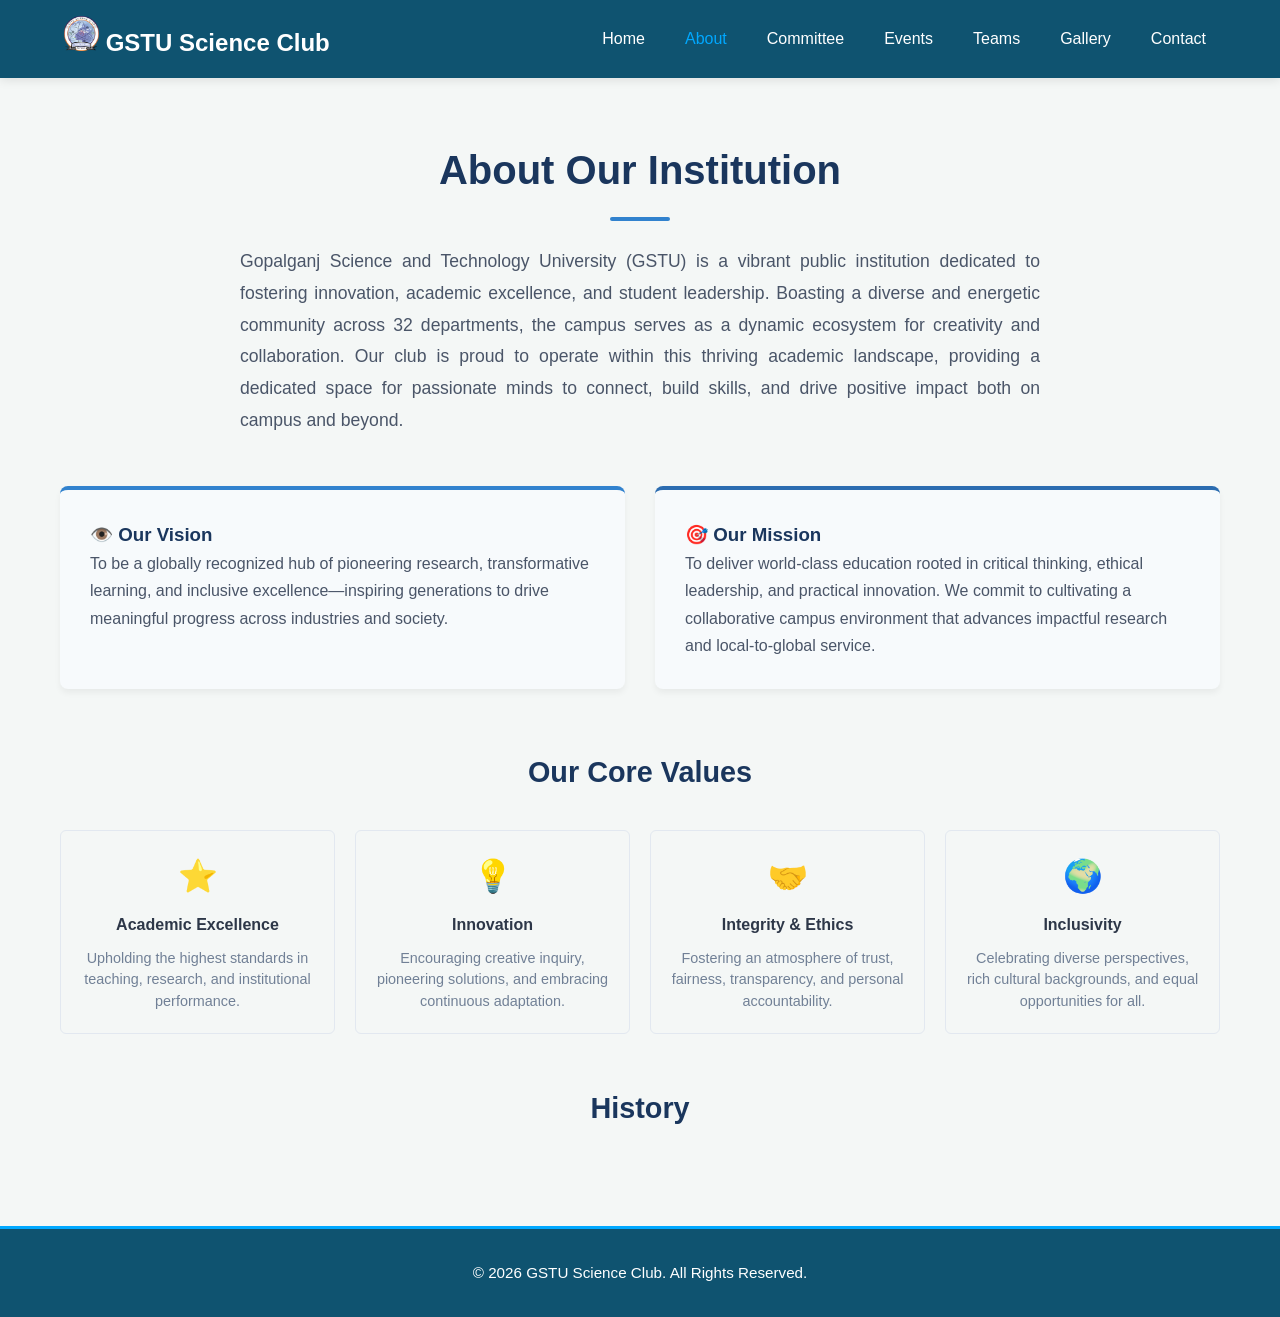
==== about.html @ acf61b03 "3rd" ====
<!DOCTYPE html>
<html lang="en">
<head>
    <meta charset="UTF-8">
    <meta name="viewport" content="width=device-width, initial-scale=1.0">
    <title>About Us - GSTU Science Club</title>
    <link rel="stylesheet" href="style.css">
</head>
<body>

    <universal-header></universal-header>

<!-- Detailed About Section -->
<section style="max-width: 1200px; margin: 0 auto; padding: 60px 20px; font-family: sans-serif; color: #333;">
    
    <!-- Part 1: Our Story / Overview -->
    <div style="text-align: center; max-width: 800px; margin: 0 auto 50px auto;">
        <h2 style="font-size: 2.5rem; color: #1a365d; margin-bottom: 15px;">About Our Institution</h2>
        <div style="width: 60px; height: 4px; background: #3182ce; margin: 0 auto 25px auto; border-radius: 2px;"></div>
        <p style="line-height: 1.8; color: #4a5568; font-size: 1.1rem; text-align: justify;">
            Gopalganj Science and Technology University (GSTU) is a vibrant public institution dedicated to fostering innovation, academic excellence, and student leadership. Boasting a diverse and energetic community across 32 departments, the campus serves as a dynamic ecosystem for creativity and collaboration. Our club is proud to operate within this thriving academic landscape, providing a dedicated space for passionate minds to connect, build skills, and drive positive impact both on campus and beyond.
        </p>
    </div>

    <!-- Part 2: Vision & Mission Cards -->
    <div style="display: flex; gap: 30px; margin-bottom: 60px; flex-wrap: wrap;">
        <!-- Vision -->
        <div style="flex: 1; min-width: 300px; background: #f7fafc; border-top: 4px solid #3182ce; padding: 30px; border-radius: 8px; box-shadow: 0 4px 6px rgba(0,0,0,0.05);">
            <h3 style="color: #1a365d; margin-top: 0; display: flex; align-items: center; gap: 10px;">
                👁️ Our Vision
            </h3>
            <p style="line-height: 1.7; color: #4a5568; margin-bottom: 0;">
                To be a globally recognized hub of pioneering research, transformative learning, and inclusive excellence—inspiring generations to drive meaningful progress across industries and society.
            </p>
        </div>
        <!-- Mission -->
        <div style="flex: 1; min-width: 300px; background: #f7fafc; border-top: 4px solid #2b6cb0; padding: 30px; border-radius: 8px; box-shadow: 0 4px 6px rgba(0,0,0,0.05);">
            <h3 style="color: #1a365d; margin-top: 0; display: flex; align-items: center; gap: 10px;">
                🎯 Our Mission
            </h3>
            <p style="line-height: 1.7; color: #4a5568; margin-bottom: 0;">
                To deliver world-class education rooted in critical thinking, ethical leadership, and practical innovation. We commit to cultivating a collaborative campus environment that advances impactful research and local-to-global service.
            </p>
        </div>
    </div>

    <!-- Part 3: Core Values Grid -->
    <div>
        <h3 style="text-align: center; color: #1a365d; margin-bottom: 35px; font-size: 1.8rem;">Our Core Values</h3>
        <div style="display: grid; grid-template-columns: repeat(auto-fit, minmax(220px, 1fr)); gap: 20px;">
            
            <!-- Value 1 -->
            <div style="border: 1px solid #e2e8f0; padding: 20px; border-radius: 6px; text-align: center;">
                <div style="font-size: 2rem; margin-bottom: 10px;">⭐</div>
                <h4 style="margin: 0 0 10px 0; color: #2d3748;">Academic Excellence</h4>
                <p style="font-size: 0.9rem; line-height: 1.5; color: #718096; margin: 0;">Upholding the highest standards in teaching, research, and institutional performance.</p>
            </div>

            <!-- Value 2 -->
            <div style="border: 1px solid #e2e8f0; padding: 20px; border-radius: 6px; text-align: center;">
                <div style="font-size: 2rem; margin-bottom: 10px;">💡</div>
                <h4 style="margin: 0 0 10px 0; color: #2d3748;">Innovation</h4>
                <p style="font-size: 0.9rem; line-height: 1.5; color: #718096; margin: 0;">Encouraging creative inquiry, pioneering solutions, and embracing continuous adaptation.</p>
            </div>

            <!-- Value 3 -->
            <div style="border: 1px solid #e2e8f0; padding: 20px; border-radius: 6px; text-align: center;">
                <div style="font-size: 2rem; margin-bottom: 10px;">🤝</div>
                <h4 style="margin: 0 0 10px 0; color: #2d3748;">Integrity & Ethics</h4>
                <p style="font-size: 0.9rem; line-height: 1.5; color: #718096; margin: 0;">Fostering an atmosphere of trust, fairness, transparency, and personal accountability.</p>
            </div>

            <!-- Value 4 -->
            <div style="border: 1px solid #e2e8f0; padding: 20px; border-radius: 6px; text-align: center;">
                <div style="font-size: 2rem; margin-bottom: 10px;">🌍</div>
                <h4 style="margin: 0 0 10px 0; color: #2d3748;">Inclusivity</h4>
                <p style="font-size: 0.9rem; line-height: 1.5; color: #718096; margin: 0;">Celebrating diverse perspectives, rich cultural backgrounds, and equal opportunities for all.</p>
            </div>

        </div>
    </div> <br><br>
<div>
            <h3 style="text-align: center; color: #1a365d; margin-bottom: 35px; font-size: 1.8rem;">History</h3>
</div>
</section>

    <universal-footer></universal-footer>

    <script src="main.js"></script>
</body>
</html>
---- style.css ----
/* Base Styles */
:root {
    --primary-color: #0f5370;
    --secondary-color: #203a43;
    --accent-color: #00a8ff;
    --text-dark: #333333;
    --text-light: #ffffff;
    --bg-light: #f4f7f6;
    --card-bg: #ffffff;
}

* {
    margin: 0;
    padding: 0;
    box-sizing: border-box;
    font-family: 'Segoe UI', Tahoma, Geneva, Verdana, sans-serif;
}

body {
    line-height: 1.6;
    color: var(--text-dark);
    background-color: var(--bg-light);
    display: flex;
    flex-direction: column;
    min-height: 100vh;
}

/* Navigation Bar */
header {
    background-color: var(--primary-color);
    color: var(--text-light);
    padding: 1rem 0;
    box-shadow: 0 2px 10px rgba(0,0,0,0.1);
}

.nav-container {
    width: 90%;
    max-width: 1200px;
    margin: auto;
    display: flex;
    justify-content: space-between;
    align-items: center;
}

.logo {
    font-size: 1.5rem;
    font-weight: bold;
    text-decoration: none;
    color: var(--text-light);
}

nav ul {
    list-style: none;
    display: flex;
}

nav ul li {
    margin-left: 20px;
}

nav ul li a {
    color: var(--text-light);
    text-decoration: none;
    font-weight: 500;
    transition: color 0.3s ease;
    padding: 5px 10px;
    border-radius: 4px;
}

nav ul li a:hover, nav ul li a.active {
    color: var(--accent-color);
}

/* --- Navigation Dropdown System --- */
.dropdown {
    position: relative;
}

.dropdown-menu {
    display: none;
    position: absolute;
    top: 100%;
    left: 50%;
    transform: translateX(-50%);
    background-color: var(--primary-color);
    min-width: 200px;
    box-shadow: 0 4px 15px rgba(0,0,0,0.15);
    border-radius: 4px;
    padding: 10px 0;
    z-index: 1000;
    flex-direction: column; /* Displays sub-items vertically */
}

.dropdown-menu li {
    margin-left: 0; /* Resets structural horizontal margins */
    width: 100%;
    text-align: left;
}

.dropdown-menu li a {
    display: block;
    padding: 10px 20px;
    color: var(--text-light);
    white-space: nowrap;
    border-radius: 0;
    transition: background-color 0.3s ease, color 0.3s ease;
}

.dropdown-menu li a:hover, .dropdown-menu li a.active {
    background-color: var(--secondary-color);
    color: var(--accent-color);
}

/* Triggers layout visible behavior on hover */
.dropdown:hover .dropdown-menu {
    display: flex;
}

/* Invisible helper bridge prevents mouse dropouts on fine spaces */
.dropdown::after {
    content: '';
    position: absolute;
    top: 100%;
    left: 0;
    width: 100%;
    height: 15px;
    display: none;
}
.dropdown:hover::after {
    display: block;
}

/* Hero Section */
#hero {
    background: linear-gradient(rgba(15, 32, 39, 0.85), rgba(32, 58, 67, 0.85)), url(image/bg.jpg) center/cover;
    height: 90vh;
    display: flex;
    flex-direction: column;
    justify-content: center;
    align-items: center;
    text-align: center;
    color: var(--text-light);
    padding: 0 20px;
}

#hero h1 {
    font-size: 3.5rem;
    margin-bottom: 15px;
    letter-spacing: 1px;
}

#hero p {
    font-size: 1.2rem;
    margin-bottom: 25px;
    max-width: 700px;
}

.btn {
    display: inline-block;
    background-color: var(--accent-color);
    color: var(--text-light);
    padding: 12px 30px;
    text-decoration: none;
    border-radius: 5px;
    font-weight: bold;
    border: none;
    cursor: pointer;
    transition: background 0.3s ease, transform 0.2s ease;
}

.btn:hover {
    background-color: #0086cc;
    transform: translateY(-2px);
}

/* Sections General */
.section-container {
    width: 90%;
    max-width: 1200px;
    margin: 4rem auto;
    text-align: center;
    flex: 1;
}

.section-title {
    font-size: 2.5rem;
    margin-bottom: 1rem;
    color: var(--primary-color);
    position: relative;
    padding-bottom: 10px;
}

.section-title::after {
    content: '';
    position: absolute;
    bottom: 0;
    left: 50%;
    transform: translateX(-50%);
    width: 80px;
    height: 4px;
    background-color: var(--accent-color);
    border-radius: 2px;
}

.section-subtitle {
    font-size: 1.1rem;
    color: #666;
    margin-bottom: 3rem;
    max-width: 700px;
    margin-left: auto;
    margin-right: auto;
}

/* Content Text Format */
.page-text {
    max-width: 800px;
    margin: 0 auto 2rem auto;
    font-size: 1.1rem;
    text-align: left;
    background: var(--card-bg);
    padding: 2.5rem;
    border-radius: 8px;
    box-shadow: 0 4px 15px rgba(0,0,0,0.05);
}

.page-text h3 {
    margin-top: 1.5rem;
    margin-bottom: 0.5rem;
    color: var(--secondary-color);
}

/* Features/Activities Grid */
.grid {
    display: grid;
    grid-template-columns: repeat(auto-fit, minmax(280px, 1fr));
    gap: 25px;
    margin-top: 2rem;
}

.card {
    background: var(--card-bg);
    padding: 2.5rem 2rem;
    border-radius: 8px;
    box-shadow: 0 4px 15px rgba(0,0,0,0.05);
    transition: transform 0.3s ease, box-shadow 0.3s ease;
    text-align: center;
}

.card:hover {
    transform: translateY(-5px);
    box-shadow: 0 8px 25px rgba(0,0,0,0.1);
}

.card h3 {
    margin-bottom: 15px;
    color: var(--primary-color);
    font-size: 1.4rem;
}

.card p {
    color: #555;
    font-size: 1rem;
}

/* Profiles for Committee */
.profile-img {
    width: 130px;
    height: 130px;
    border-radius: 50%;
    object-fit: cover;
    margin-bottom: 15px;
    border: 4px solid var(--accent-color);
}

/* Gallery Grid */
.gallery-grid {
    display: grid;
    grid-template-columns: repeat(auto-fit, minmax(300px, 1fr));
    gap: 20px;
    margin-top: 2rem;
}

.gallery-item {
    overflow: hidden;
    border-radius: 8px;
    box-shadow: 0 4px 15px rgba(0,0,0,0.05);
    position: relative;
    background: #000;
    height: 250px;
}

.gallery-item img {
    width: 100%;
    height: 100%;
    object-fit: cover;
    transition: transform 0.5s ease, opacity 0.5s ease;
    display: block;
}

.gallery-item:hover img {
    transform: scale(1.1);
    opacity: 0.7;
}

.gallery-caption {
    position: absolute;
    bottom: 0;
    left: 0;
    width: 100%;
    padding: 15px;
    background: linear-gradient(transparent, rgba(0,0,0,0.8));
    color: white;
    text-align: left;
    font-weight: 500;
}

/* Contact Form */
.contact-form {
    max-width: 600px;
    margin: 2rem auto 0 auto;
    text-align: left;
    background: var(--card-bg);
    padding: 2.5rem;
    border-radius: 8px;
    box-shadow: 0 4px 15px rgba(0,0,0,0.05);
}

.contact-form label {
    display: block;
    margin-bottom: 5px;
    font-weight: 600;
    color: var(--primary-color);
}

.contact-form input, .contact-form textarea {
    width: 100%;
    padding: 12px;
    margin-bottom: 20px;
    border: 1px solid #ddd;
    border-radius: 5px;
    font-size: 1rem;
    transition: border-color 0.3s ease;
}

.contact-form input:focus, .contact-form textarea:focus {
    outline: none;
    border-color: var(--accent-color);
}

/* Footer */
footer {
    background-color: var(--primary-color);
    color: var(--text-light);
    text-align: center;
    padding: 2rem 0;
    margin-top: auto;
    font-size: 0.95rem;
    border-top: 3px solid var(--accent-color);
}

/* Mobile Responsiveness */
@media (max-width: 900px) {
    .nav-container {
        flex-direction: column;
        text-align: center;
    }
    nav ul {
        margin-top: 15px;
        padding: 0;
        flex-wrap: wrap;
        justify-content: center;
    }
    nav ul li {
        margin: 5px 10px;
    }
    #hero h1 {
        font-size: 2.5rem;
    }

    /* Mobile Layout Adjustment for Submenu Dropdowns */
    .dropdown-menu {
        position: static;
        transform: none;
        box-shadow: none;
        background-color: var(--secondary-color);
        padding: 5px 0;
        width: 100%;
    }
    .dropdown-menu li {
        text-align: center;
    }
}
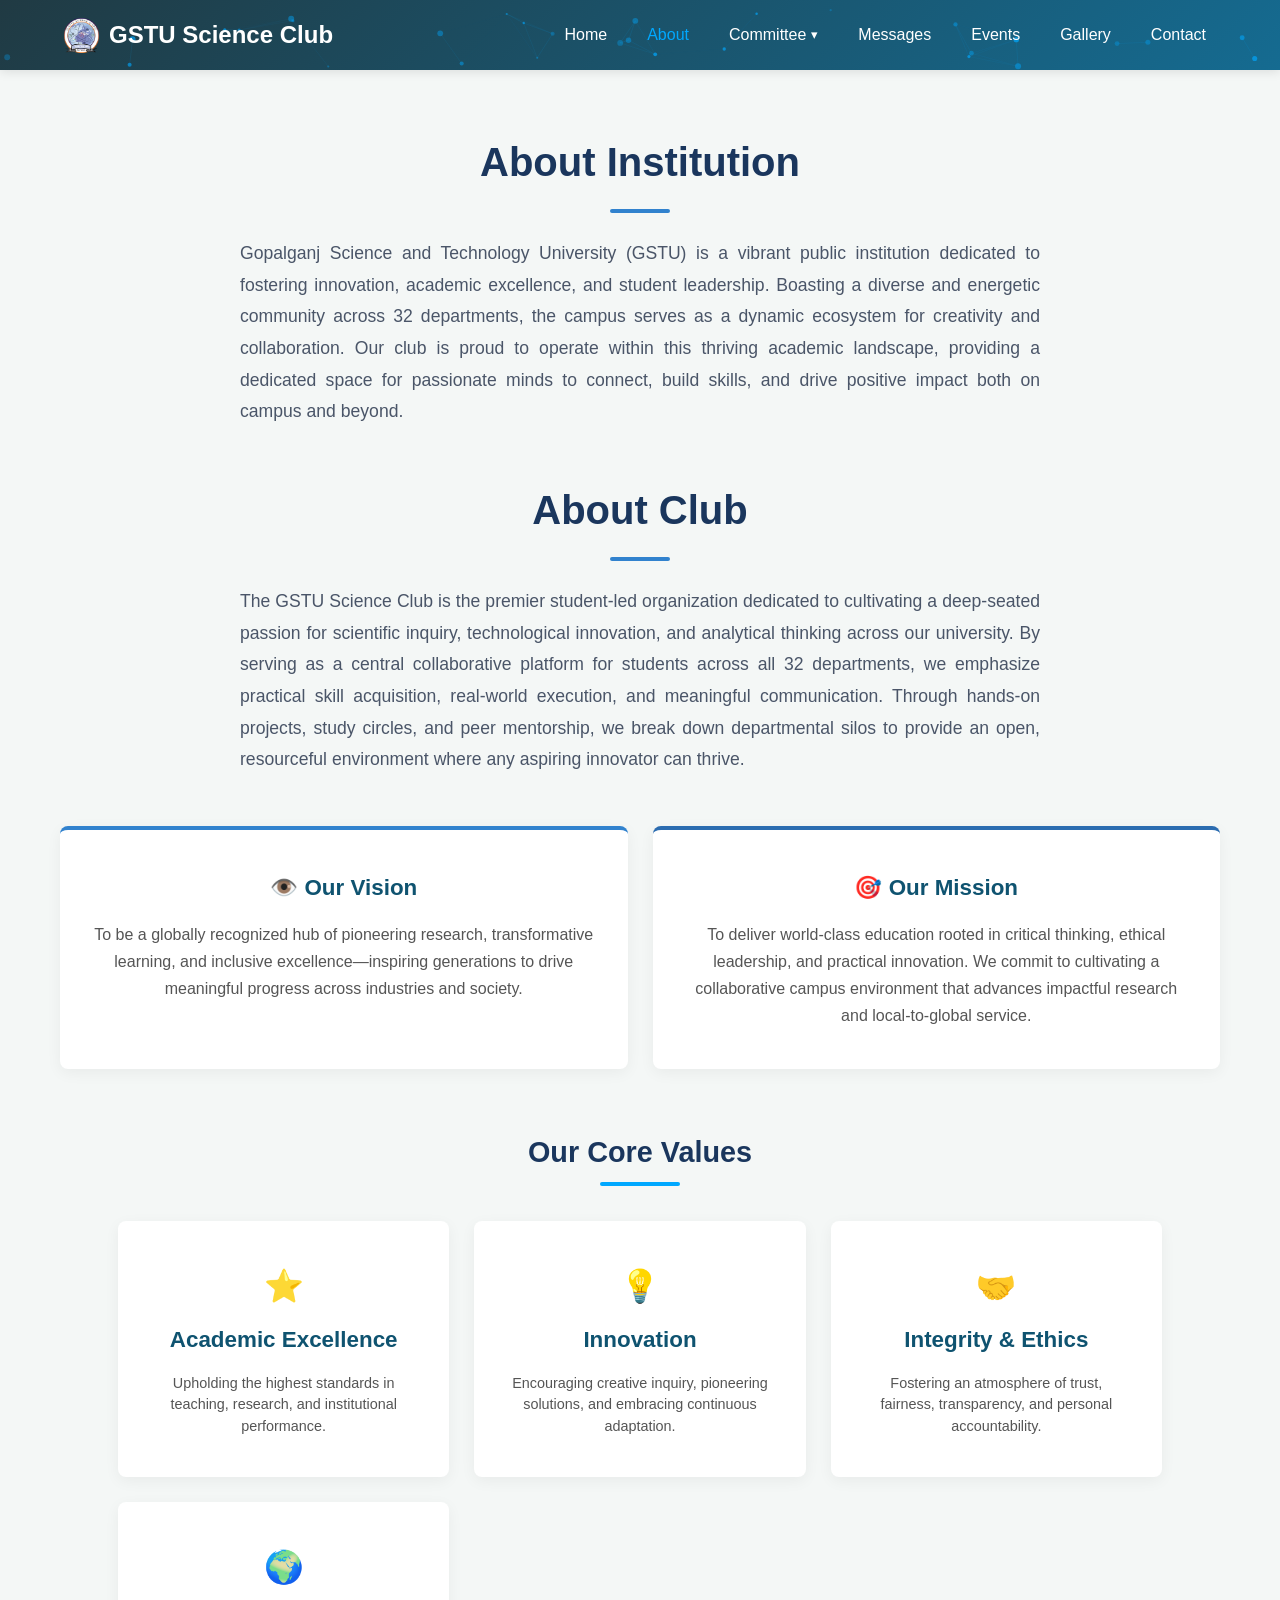
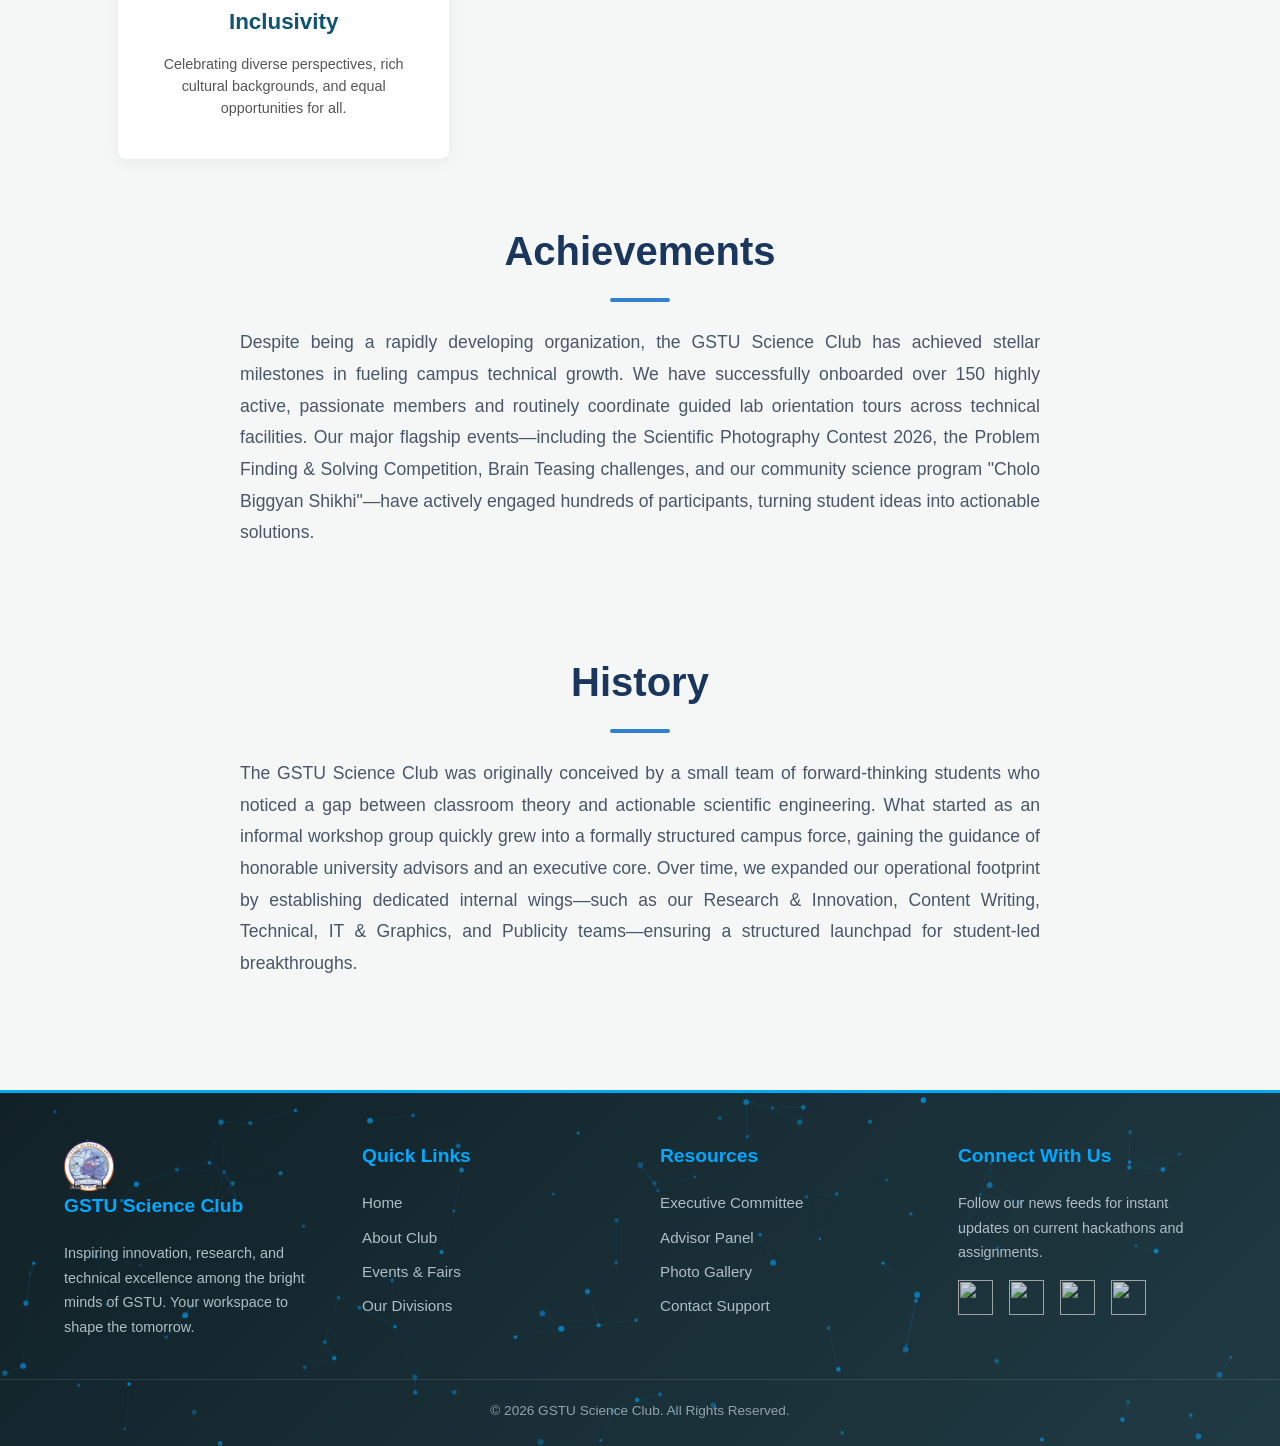
==== commit 0002d352: "2nd day 1" ====
--- a/about.html
+++ b/about.html
@@ -10,78 +10,91 @@
 
     <universal-header></universal-header>
 
-<!-- Detailed About Section -->
 <section style="max-width: 1200px; margin: 0 auto; padding: 60px 20px; font-family: sans-serif; color: #333;">
     
-    <!-- Part 1: Our Story / Overview -->
     <div style="text-align: center; max-width: 800px; margin: 0 auto 50px auto;">
-        <h2 style="font-size: 2.5rem; color: #1a365d; margin-bottom: 15px;">About Our Institution</h2>
+        <h2 style="font-size: 2.5rem; color: #1a365d; margin-bottom: 15px;">About Institution</h2>
         <div style="width: 60px; height: 4px; background: #3182ce; margin: 0 auto 25px auto; border-radius: 2px;"></div>
         <p style="line-height: 1.8; color: #4a5568; font-size: 1.1rem; text-align: justify;">
             Gopalganj Science and Technology University (GSTU) is a vibrant public institution dedicated to fostering innovation, academic excellence, and student leadership. Boasting a diverse and energetic community across 32 departments, the campus serves as a dynamic ecosystem for creativity and collaboration. Our club is proud to operate within this thriving academic landscape, providing a dedicated space for passionate minds to connect, build skills, and drive positive impact both on campus and beyond.
         </p>
     </div>
 
-    <!-- Part 2: Vision & Mission Cards -->
-    <div style="display: flex; gap: 30px; margin-bottom: 60px; flex-wrap: wrap;">
-        <!-- Vision -->
-        <div style="flex: 1; min-width: 300px; background: #f7fafc; border-top: 4px solid #3182ce; padding: 30px; border-radius: 8px; box-shadow: 0 4px 6px rgba(0,0,0,0.05);">
-            <h3 style="color: #1a365d; margin-top: 0; display: flex; align-items: center; gap: 10px;">
+    <div style="text-align: center; max-width: 800px; margin: 0 auto 50px auto;">
+        <h2 style="font-size: 2.5rem; color: #1a365d; margin-bottom: 15px;">About Club</h2>
+        <div style="width: 60px; height: 4px; background: #3182ce; margin: 0 auto 25px auto; border-radius: 2px;"></div>
+        <p style="line-height: 1.8; color: #4a5568; font-size: 1.1rem; text-align: justify;">
+            The GSTU Science Club is the premier student-led organization dedicated to cultivating a deep-seated passion for scientific inquiry, technological innovation, and analytical thinking across our university. By serving as a central collaborative platform for students across all 32 departments, we emphasize practical skill acquisition, real-world execution, and meaningful communication. Through hands-on projects, study circles, and peer mentorship, we break down departmental silos to provide an open, resourceful environment where any aspiring innovator can thrive.
+        </p>
+    </div>
+
+    <div class="grid" style="margin-bottom: 60px;">
+        <div class="card" style="border-top: 4px solid #3182ce;">
+            <h3 style="display: flex; align-items: center; justify-content: center; gap: 10px;">
                 👁️ Our Vision
             </h3>
-            <p style="line-height: 1.7; color: #4a5568; margin-bottom: 0;">
+            <p style="line-height: 1.7; margin-top: 10px;">
                 To be a globally recognized hub of pioneering research, transformative learning, and inclusive excellence—inspiring generations to drive meaningful progress across industries and society.
             </p>
         </div>
-        <!-- Mission -->
-        <div style="flex: 1; min-width: 300px; background: #f7fafc; border-top: 4px solid #2b6cb0; padding: 30px; border-radius: 8px; box-shadow: 0 4px 6px rgba(0,0,0,0.05);">
-            <h3 style="color: #1a365d; margin-top: 0; display: flex; align-items: center; gap: 10px;">
+        <div class="card" style="border-top: 4px solid #2b6cb0;">
+            <h3 style="display: flex; align-items: center; justify-content: center; gap: 10px;">
                 🎯 Our Mission
             </h3>
-            <p style="line-height: 1.7; color: #4a5568; margin-bottom: 0;">
+            <p style="line-height: 1.7; margin-top: 10px;">
                 To deliver world-class education rooted in critical thinking, ethical leadership, and practical innovation. We commit to cultivating a collaborative campus environment that advances impactful research and local-to-global service.
             </p>
         </div>
     </div>
 
-    <!-- Part 3: Core Values Grid -->
-    <div>
-        <h3 style="text-align: center; color: #1a365d; margin-bottom: 35px; font-size: 1.8rem;">Our Core Values</h3>
-        <div style="display: grid; grid-template-columns: repeat(auto-fit, minmax(220px, 1fr)); gap: 20px;">
+    <div class="section-container" style="margin: 0 auto 60px auto;">
+        <h2 class="section-title" style="font-size: 1.8rem; margin-bottom: 35px; color: #1a365d;">Our Core Values</h2>
+        
+        <div class="grid">
             
-            <!-- Value 1 -->
-            <div style="border: 1px solid #e2e8f0; padding: 20px; border-radius: 6px; text-align: center;">
+            <div class="card">
                 <div style="font-size: 2rem; margin-bottom: 10px;">⭐</div>
-                <h4 style="margin: 0 0 10px 0; color: #2d3748;">Academic Excellence</h4>
-                <p style="font-size: 0.9rem; line-height: 1.5; color: #718096; margin: 0;">Upholding the highest standards in teaching, research, and institutional performance.</p>
+                <h3>Academic Excellence</h3>
+                <p style="font-size: 0.9rem; line-height: 1.5; margin-top: 10px;">Upholding the highest standards in teaching, research, and institutional performance.</p>
             </div>
 
-            <!-- Value 2 -->
-            <div style="border: 1px solid #e2e8f0; padding: 20px; border-radius: 6px; text-align: center;">
+            <div class="card">
                 <div style="font-size: 2rem; margin-bottom: 10px;">💡</div>
-                <h4 style="margin: 0 0 10px 0; color: #2d3748;">Innovation</h4>
-                <p style="font-size: 0.9rem; line-height: 1.5; color: #718096; margin: 0;">Encouraging creative inquiry, pioneering solutions, and embracing continuous adaptation.</p>
+                <h3>Innovation</h3>
+                <p style="font-size: 0.9rem; line-height: 1.5; margin-top: 10px;">Encouraging creative inquiry, pioneering solutions, and embracing continuous adaptation.</p>
             </div>
 
-            <!-- Value 3 -->
-            <div style="border: 1px solid #e2e8f0; padding: 20px; border-radius: 6px; text-align: center;">
+            <div class="card">
                 <div style="font-size: 2rem; margin-bottom: 10px;">🤝</div>
-                <h4 style="margin: 0 0 10px 0; color: #2d3748;">Integrity & Ethics</h4>
-                <p style="font-size: 0.9rem; line-height: 1.5; color: #718096; margin: 0;">Fostering an atmosphere of trust, fairness, transparency, and personal accountability.</p>
+                <h3>Integrity & Ethics</h3>
+                <p style="font-size: 0.9rem; line-height: 1.5; margin-top: 10px;">Fostering an atmosphere of trust, fairness, transparency, and personal accountability.</p>
             </div>
 
-            <!-- Value 4 -->
-            <div style="border: 1px solid #e2e8f0; padding: 20px; border-radius: 6px; text-align: center;">
+            <div class="card">
                 <div style="font-size: 2rem; margin-bottom: 10px;">🌍</div>
-                <h4 style="margin: 0 0 10px 0; color: #2d3748;">Inclusivity</h4>
-                <p style="font-size: 0.9rem; line-height: 1.5; color: #718096; margin: 0;">Celebrating diverse perspectives, rich cultural backgrounds, and equal opportunities for all.</p>
+                <h3>Inclusivity</h3>
+                <p style="font-size: 0.9rem; line-height: 1.5; margin-top: 10px;">Celebrating diverse perspectives, rich cultural backgrounds, and equal opportunities for all.</p>
             </div>
 
         </div>
-    </div> <br><br>
-<div>
-            <h3 style="text-align: center; color: #1a365d; margin-bottom: 35px; font-size: 1.8rem;">History</h3>
-</div>
+    </div>
+
+    <div style="text-align: center; max-width: 800px; margin: 0 auto 50px auto;">
+        <h2 style="font-size: 2.5rem; color: #1a365d; margin-bottom: 15px;">Achievements</h2>
+        <div style="width: 60px; height: 4px; background: #3182ce; margin: 0 auto 25px auto; border-radius: 2px;"></div>
+        <p style="line-height: 1.8; color: #4a5568; font-size: 1.1rem; text-align: justify;">
+            Despite being a rapidly developing organization, the GSTU Science Club has achieved stellar milestones in fueling campus technical growth. We have successfully onboarded over 150 highly active, passionate members and routinely coordinate guided lab orientation tours across technical facilities. Our major flagship events—including the Scientific Photography Contest 2026, the Problem Finding & Solving Competition, Brain Teasing challenges, and our community science program "Cholo Biggyan Shikhi"—have actively engaged hundreds of participants, turning student ideas into actionable solutions.
+        </p>
+    </div> <br> <br>
+
+    <div style="text-align: center; max-width: 800px; margin: 0 auto 50px auto;">
+        <h2 style="font-size: 2.5rem; color: #1a365d; margin-bottom: 15px;">History</h2>
+        <div style="width: 60px; height: 4px; background: #3182ce; margin: 0 auto 25px auto; border-radius: 2px;"></div>
+        <p style="line-height: 1.8; color: #4a5568; font-size: 1.1rem; text-align: justify;">
+            The GSTU Science Club was originally conceived by a small team of forward-thinking students who noticed a gap between classroom theory and actionable scientific engineering. What started as an informal workshop group quickly grew into a formally structured campus force, gaining the guidance of honorable university advisors and an executive core. Over time, we expanded our operational footprint by establishing dedicated internal wings—such as our Research & Innovation, Content Writing, Technical, IT & Graphics, and Publicity teams—ensuring a structured launchpad for student-led breakthroughs.
+        </p>
+    </div>
+
 </section>
 
     <universal-footer></universal-footer>
--- a/style.css
+++ b/style.css
@@ -16,6 +16,24 @@
     font-family: 'Segoe UI', Tahoma, Geneva, Verdana, sans-serif;
 }
 
+/* Structural Layout Anchors (Removes any top whitespace gaps) */
+universal-header {
+    display: block;
+    position: fixed;
+    top: 0;
+    left: 0;
+    width: 100%;
+    z-index: 2000;
+    margin: 0;
+    padding: 0;
+}
+
+universal-footer {
+    display: block;
+    margin: 0;
+    padding: 0;
+}
+
 body {
     line-height: 1.6;
     color: var(--text-dark);
@@ -23,14 +41,45 @@
     display: flex;
     flex-direction: column;
     min-height: 100vh;
+    padding-top: 70px; /* Layout displacement patch for fixed nav */
+    margin: 0;
+}
+
+/* High Performance Canvas Layer Styles */
+.particle-canvas {
+    position: absolute;
+    top: 0;
+    left: 0;
+    width: 100%;
+    height: 100%;
+    pointer-events: none; /* Allows natural text selections over the layout layers */
+    z-index: 1;
+}
+
+/* --- CONTINUOUS GRADIENT FLOW ANIMATION --- */
+@keyframes gradientFlow {
+    0% {
+        background-position: 0% 50%;
+    }
+    50% {
+        background-position: 100% 50%;
+    }
+    100% {
+        background-position: 0% 50%;
+    }
 }
 
 /* Navigation Bar */
 header {
-    background-color: var(--primary-color);
+    background: linear-gradient(-45deg, var(--secondary-color), var(--primary-color), #1c82ab, #156b91, var(--secondary-color));
+    background-size: 400% 400%;
+    animation: gradientFlow 12s ease infinite; /* Smooth flowing gradient transition */
     color: var(--text-light);
     padding: 1rem 0;
     box-shadow: 0 2px 10px rgba(0,0,0,0.1);
+    width: 100%;
+    margin: 0;
+    position: relative; /* Context layer absolute isolation anchor */
 }
 
 .nav-container {
@@ -40,9 +89,14 @@
     display: flex;
     justify-content: space-between;
     align-items: center;
+    position: relative;
+    z-index: 2; /* Pushes menu elements cleanly above your moving particles canvas */
 }
 
 .logo {
+    display: flex;
+    align-items: center;
+    gap: 10px;
     font-size: 1.5rem;
     font-weight: bold;
     text-decoration: none;
@@ -52,6 +106,7 @@
 nav ul {
     list-style: none;
     display: flex;
+    align-items: center;
 }
 
 nav ul li {
@@ -71,9 +126,21 @@
     color: var(--accent-color);
 }
 
-/* --- Navigation Dropdown System --- */
+/* Navigation Dropdown System */
 .dropdown {
     position: relative;
+}
+
+.dropdown-trigger {
+    display: inline-flex;
+    align-items: center;
+    gap: 5px;
+}
+
+.dropdown-arrow {
+    font-size: 0.8rem;
+    display: inline-block;
+    transition: transform 0.3s ease;
 }
 
 .dropdown-menu {
@@ -88,11 +155,11 @@
     border-radius: 4px;
     padding: 10px 0;
     z-index: 1000;
-    flex-direction: column; /* Displays sub-items vertically */
+    flex-direction: column;
 }
 
 .dropdown-menu li {
-    margin-left: 0; /* Resets structural horizontal margins */
+    margin-left: 0;
     width: 100%;
     text-align: left;
 }
@@ -111,12 +178,15 @@
     color: var(--accent-color);
 }
 
-/* Triggers layout visible behavior on hover */
 .dropdown:hover .dropdown-menu {
     display: flex;
 }
 
-/* Invisible helper bridge prevents mouse dropouts on fine spaces */
+.dropdown:hover .dropdown-arrow {
+    transform: rotate(180deg);
+    color: var(--accent-color);
+}
+
 .dropdown::after {
     content: '';
     position: absolute;
@@ -132,8 +202,8 @@
 
 /* Hero Section */
 #hero {
-    background: linear-gradient(rgba(15, 32, 39, 0.85), rgba(32, 58, 67, 0.85)), url(image/bg.jpg) center/cover;
-    height: 90vh;
+    background: linear-gradient(rgba(15, 32, 39, 0.85), rgba(32, 58, 67, 0.85)), url(image/hero.gif) center/cover;
+    height: calc(100vh - 70px);
     display: flex;
     flex-direction: column;
     justify-content: center;
@@ -211,25 +281,7 @@
     margin-right: auto;
 }
 
-/* Content Text Format */
-.page-text {
-    max-width: 800px;
-    margin: 0 auto 2rem auto;
-    font-size: 1.1rem;
-    text-align: left;
-    background: var(--card-bg);
-    padding: 2.5rem;
-    border-radius: 8px;
-    box-shadow: 0 4px 15px rgba(0,0,0,0.05);
-}
-
-.page-text h3 {
-    margin-top: 1.5rem;
-    margin-bottom: 0.5rem;
-    color: var(--secondary-color);
-}
-
-/* Features/Activities Grid */
+/* Grid Framework */
 .grid {
     display: grid;
     grid-template-columns: repeat(auto-fit, minmax(280px, 1fr));
@@ -237,39 +289,44 @@
     margin-top: 2rem;
 }
 
+/* --- INTERACTIVE GRID CARD RULES --- */
 .card {
     background: var(--card-bg);
     padding: 2.5rem 2rem;
     border-radius: 8px;
     box-shadow: 0 4px 15px rgba(0,0,0,0.05);
-    transition: transform 0.3s ease, box-shadow 0.3s ease;
     text-align: center;
-}
-
-.card:hover {
-    transform: translateY(-5px);
-    box-shadow: 0 8px 25px rgba(0,0,0,0.1);
+    transition: background-color 0.4s cubic-bezier(0.25, 0.8, 0.25, 1), 
+                color 0.4s ease, 
+                transform 0.3s ease, 
+                box-shadow 0.3s ease;
 }
 
 .card h3 {
     margin-bottom: 15px;
     color: var(--primary-color);
     font-size: 1.4rem;
+    transition: color 0.3s ease;
 }
 
 .card p {
     color: #555;
     font-size: 1rem;
-}
-
-/* Profiles for Committee */
-.profile-img {
-    width: 130px;
-    height: 130px;
-    border-radius: 50%;
-    object-fit: cover;
-    margin-bottom: 15px;
-    border: 4px solid var(--accent-color);
+    transition: color 0.3s ease;
+}
+
+.card:hover {
+    background-color: var(--primary-color);
+    transform: translateY(-6px);
+    box-shadow: 0 12px 24px rgba(15, 83, 112, 0.25);
+}
+
+.card:hover h3 {
+    color: var(--text-light);
+}
+
+.card:hover p, .card:hover b {
+    color: #e2e8f0;
 }
 
 /* Gallery Grid */
@@ -297,69 +354,115 @@
     display: block;
 }
 
-.gallery-item:hover img {
-    transform: scale(1.1);
-    opacity: 0.7;
-}
-
-.gallery-caption {
-    position: absolute;
-    bottom: 0;
-    left: 0;
-    width: 100%;
-    padding: 15px;
-    background: linear-gradient(transparent, rgba(0,0,0,0.8));
-    color: white;
-    text-align: left;
-    font-weight: 500;
-}
-
-/* Contact Form */
-.contact-form {
-    max-width: 600px;
-    margin: 2rem auto 0 auto;
-    text-align: left;
-    background: var(--card-bg);
-    padding: 2.5rem;
-    border-radius: 8px;
-    box-shadow: 0 4px 15px rgba(0,0,0,0.05);
-}
-
-.contact-form label {
-    display: block;
-    margin-bottom: 5px;
-    font-weight: 600;
-    color: var(--primary-color);
-}
-
-.contact-form input, .contact-form textarea {
-    width: 100%;
-    padding: 12px;
-    margin-bottom: 20px;
-    border: 1px solid #ddd;
-    border-radius: 5px;
-    font-size: 1rem;
-    transition: border-color 0.3s ease;
-}
-
-.contact-form input:focus, .contact-form textarea:focus {
-    outline: none;
-    border-color: var(--accent-color);
-}
-
-/* Footer */
+/* Developed Transparent Grid Footer Styles */
 footer {
-    background-color: var(--primary-color);
-    color: var(--text-light);
-    text-align: center;
-    padding: 2rem 0;
+    background: linear-gradient(-45deg, #112127, var(--secondary-color), #2c4f5c, var(--secondary-color), #112127);
+    background-size: 400% 400%;
+    animation: gradientFlow 12s ease infinite; /* Matched flowing linear gradient synced perfectly with the header */
+    color: var(--text-light);
+    padding: 3rem 0 1.5rem 0;
     margin-top: auto;
     font-size: 0.95rem;
     border-top: 3px solid var(--accent-color);
-}
-
-/* Mobile Responsiveness */
+    position: relative; /* Context layer absolute isolation anchor */
+}
+
+.footer-container {
+    width: 90%;
+    max-width: 1200px;
+    margin: 0 auto;
+    display: grid;
+    grid-template-columns: repeat(auto-fit, minmax(220px, 1fr));
+    gap: 40px;
+    text-align: left;
+    position: relative;
+    z-index: 2; /* Keeps text layout hierarchy visible on top of vector layers */
+}
+
+.footer-col h3 {
+    font-size: 1.2rem;
+    margin-bottom: 20px;
+    color: var(--accent-color);
+}
+
+.footer-col p {
+    font-size: 0.9rem;
+    color: #b0bec5;
+    line-height: 1.7;
+}
+
+.footer-col ul {
+    list-style: none;
+    padding: 0;
+}
+
+.footer-col ul li {
+    margin-bottom: 10px;
+}
+
+.footer-col ul li a {
+    color: #b0bec5;
+    text-decoration: none;
+    transition: color 0.3s ease, padding-left 0.3s ease;
+    display: inline-block;
+}
+
+.footer-col ul li a:hover {
+    color: var(--accent-color);
+    padding-left: 4px;
+}
+
+.social-links {
+    display: flex;
+    gap: 16px;
+    margin-top: 15px;
+    align-items: center;
+}
+
+.social-links a {
+    display: inline-block;
+    text-decoration: none;
+    transition: transform 0.2s ease;
+}
+
+.social-links a img {
+    width: 35px;
+    height: 35px;
+    object-fit: contain;
+    display: block;
+    opacity: 0.8;
+    filter: grayscale(15%);
+    transition: opacity 0.3s ease, filter 0.3s ease;
+}
+
+.social-links a:hover {
+    transform: translateY(-2px);
+}
+
+.social-links a:hover img {
+    opacity: 1;
+    filter: grayscale(0%);
+}
+
+.footer-bottom {
+    text-align: center;
+    margin-top: 40px;
+    padding-top: 20px;
+    border-top: 1px solid rgba(255, 255, 255, 0.1);
+    font-size: 0.85rem;
+    color: #90a4ae;
+    position: relative;
+    z-index: 2;
+}
+
+/* Mobile Responsiveness Rules */
 @media (max-width: 900px) {
+    universal-header {
+        position: static; /* Clear sticky layers across mobile configurations */
+    }
+    body {
+        padding-top: 0;
+    }
     .nav-container {
         flex-direction: column;
         text-align: center;
@@ -373,11 +476,6 @@
     nav ul li {
         margin: 5px 10px;
     }
-    #hero h1 {
-        font-size: 2.5rem;
-    }
-
-    /* Mobile Layout Adjustment for Submenu Dropdowns */
     .dropdown-menu {
         position: static;
         transform: none;
@@ -389,4 +487,48 @@
     .dropdown-menu li {
         text-align: center;
     }
+    .footer-container {
+        text-align: center;
+    }
+    .social-links {
+        justify-content: center;
+    }
+}
+
+/* Isolated Contact Page Card Social Interactions */
+.contact-social-group {
+    display: flex; 
+    flex-direction: column; 
+    gap: 15px;
+}
+
+.contact-social-btn {
+    display: flex; 
+    align-items: center; 
+    gap: 15px; 
+    padding: 12px 20px; 
+    border-radius: 6px; 
+    background-color: #f0f2f5; 
+    text-decoration: none; 
+    color: #1c1e21; 
+    font-weight: bold;
+    transition: background-color 0.3s ease, 
+                color 0.3s ease, 
+                transform 0.3s ease, 
+                box-shadow 0.3s ease;
+}
+
+.contact-social-btn svg {
+    transition: fill 0.3s ease;
+}
+
+.contact-social-btn:hover {
+    background-color: var(--primary-color);
+    color: var(--text-light);
+    transform: translateY(-3px);
+    box-shadow: 0 5px 15px rgba(15, 83, 112, 0.2);
+}
+
+.contact-social-btn:hover svg {
+    fill: var(--text-light) !important;
 }
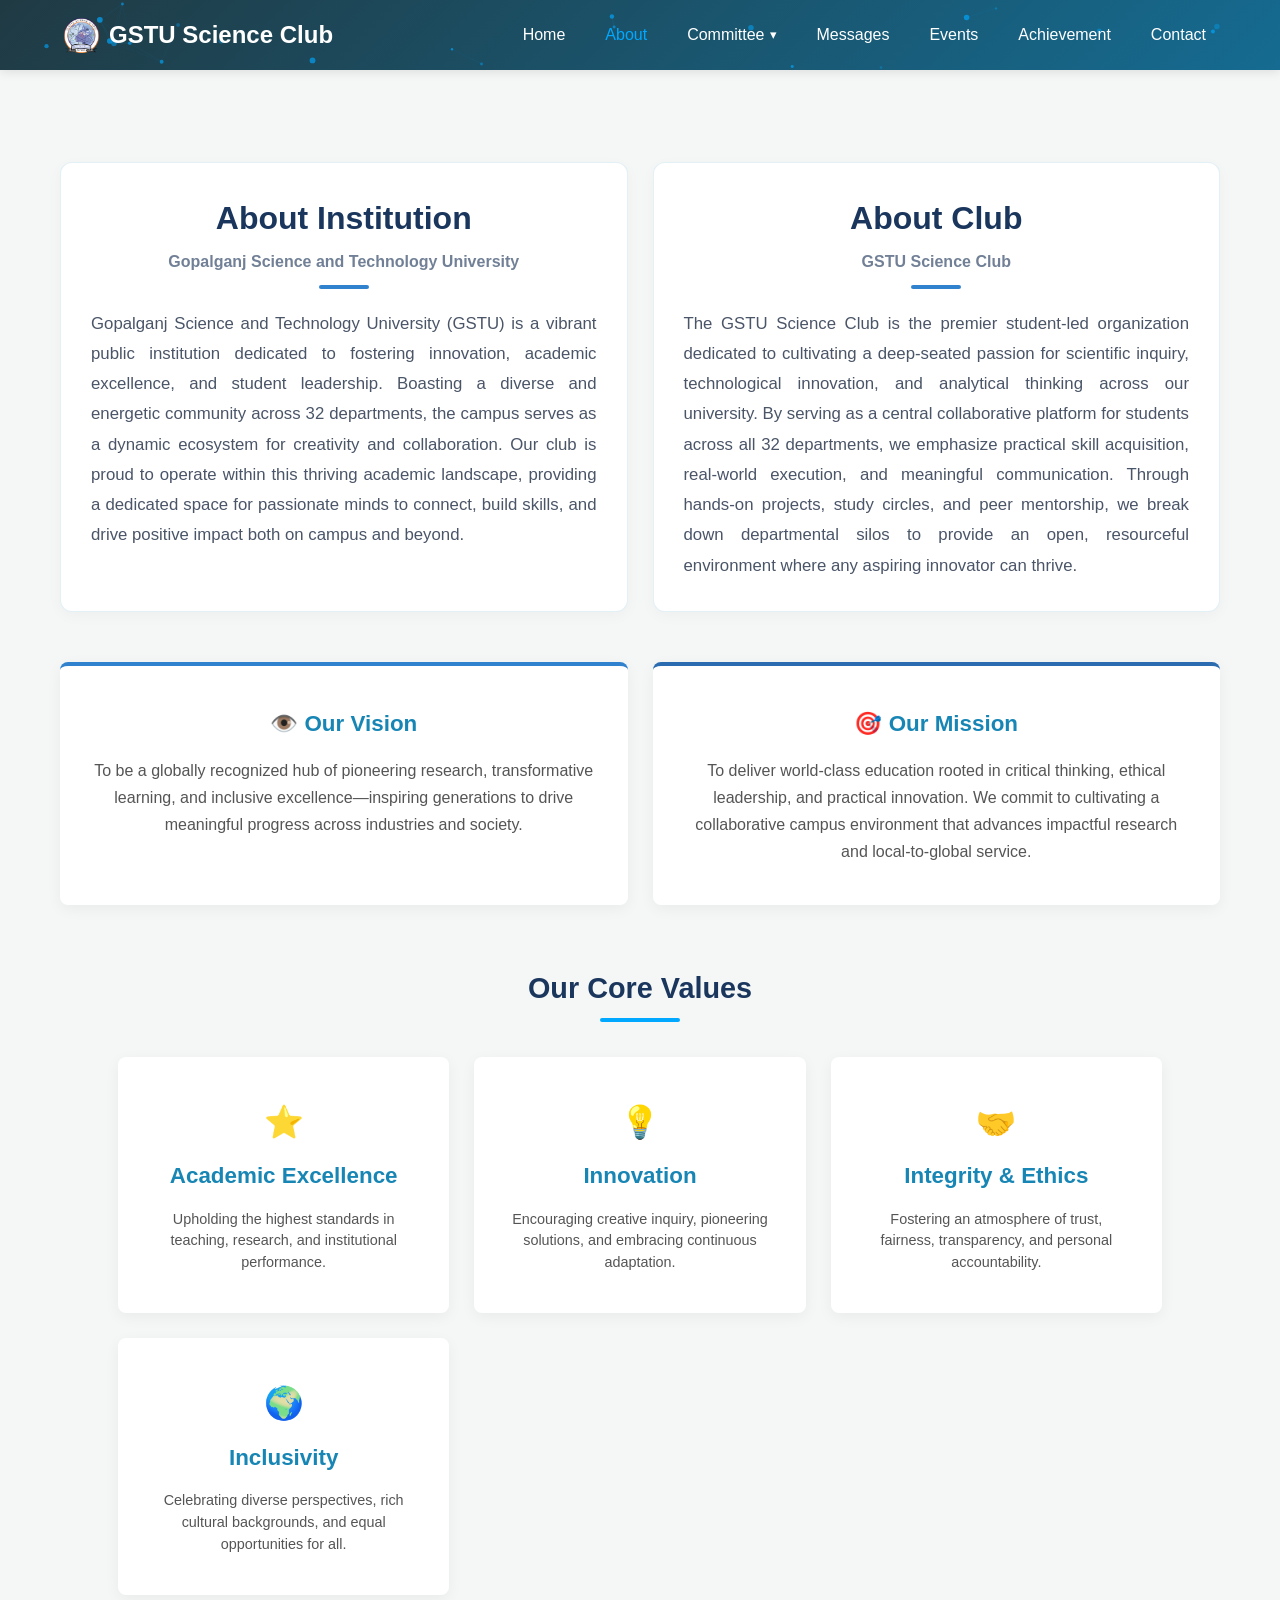
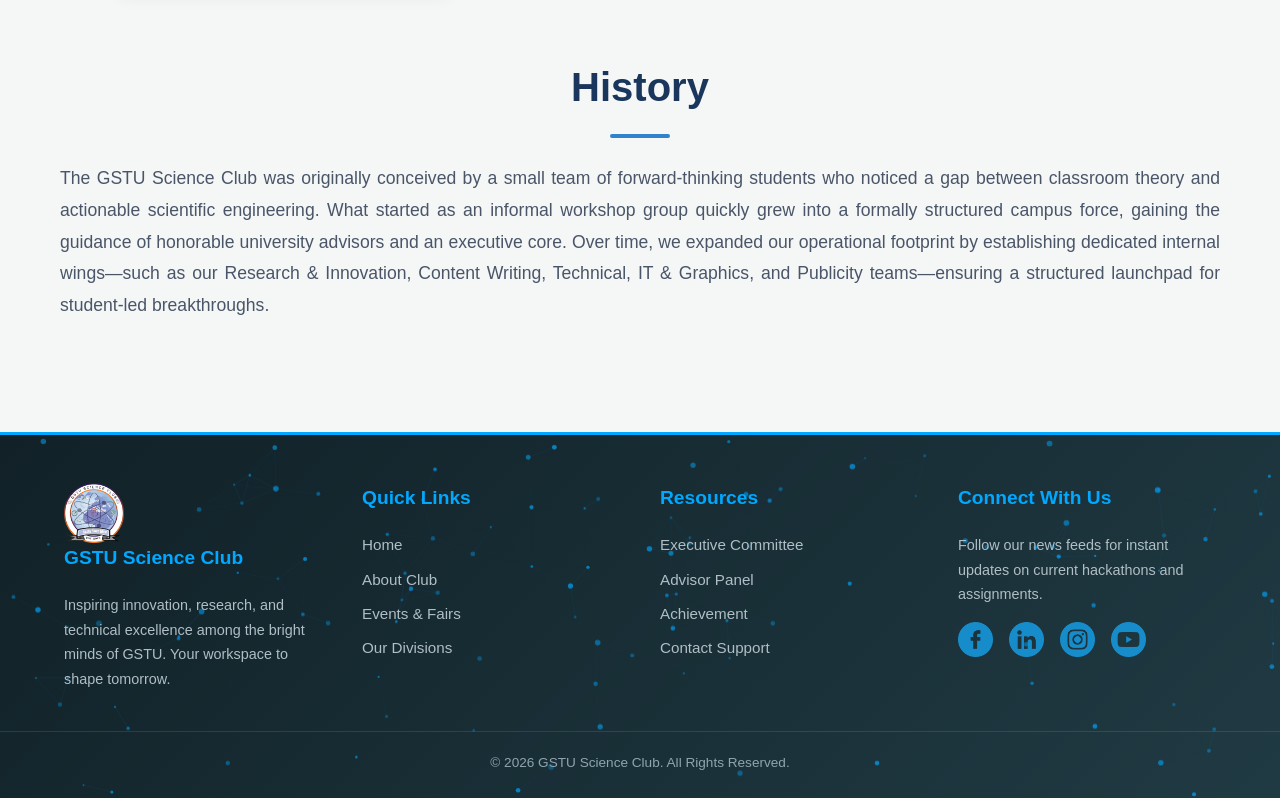
==== commit 6701f72b: "Add files via upload" ====
--- a/about.html
+++ b/about.html
@@ -3,7 +3,7 @@
 <head>
     <meta charset="UTF-8">
     <meta name="viewport" content="width=device-width, initial-scale=1.0">
-    <title>About Us - GSTU Science Club</title>
+    <title>About Institution & Club | GSTU Science Club</title>
     <link rel="stylesheet" href="style.css">
 </head>
 <body>
@@ -12,20 +12,29 @@
 
 <section style="max-width: 1200px; margin: 0 auto; padding: 60px 20px; font-family: sans-serif; color: #333;">
     
-    <div style="text-align: center; max-width: 800px; margin: 0 auto 50px auto;">
-        <h2 style="font-size: 2.5rem; color: #1a365d; margin-bottom: 15px;">About Institution</h2>
-        <div style="width: 60px; height: 4px; background: #3182ce; margin: 0 auto 25px auto; border-radius: 2px;"></div>
-        <p style="line-height: 1.8; color: #4a5568; font-size: 1.1rem; text-align: justify;">
-            Gopalganj Science and Technology University (GSTU) is a vibrant public institution dedicated to fostering innovation, academic excellence, and student leadership. Boasting a diverse and energetic community across 32 departments, the campus serves as a dynamic ecosystem for creativity and collaboration. Our club is proud to operate within this thriving academic landscape, providing a dedicated space for passionate minds to connect, build skills, and drive positive impact both on campus and beyond.
-        </p>
-    </div>
+    <div class="grid" style="margin-bottom: 50px; text-align: left;">
+        
+        <div style="background: var(--card-bg); padding: 30px; border-radius: 12px; box-shadow: 0 4px 15px rgba(0,0,0,0.03); border: 1px solid rgba(24, 134, 181, 0.12); display: flex; flex-direction: column;">
+            <div style="text-align: center; margin-bottom: 10px; width: 100%;">
+                <h2 style="font-size: 2rem; color: #1a365d; margin: 0 0 5px 0;">About Institution</h2>
+                <span style="font-size: 1rem; color: #718096; font-weight: 500; display: block;"><b>Gopalganj Science and Technology University</b></span>
+            </div>
+            <div style="width: 50px; height: 4px; background: #3182ce; margin: 0 auto 20px auto; border-radius: 2px;"></div>
+            <p style="line-height: 1.8; color: #4a5568; font-size: 1.05rem; text-align: justify; margin: 0;">
+                Gopalganj Science and Technology University (GSTU) is a vibrant public institution dedicated to fostering innovation, academic excellence, and student leadership. Boasting a diverse and energetic community across 32 departments, the campus serves as a dynamic ecosystem for creativity and collaboration. Our club is proud to operate within this thriving academic landscape, providing a dedicated space for passionate minds to connect, build skills, and drive positive impact both on campus and beyond.
+            </p>
+        </div>
 
-    <div style="text-align: center; max-width: 800px; margin: 0 auto 50px auto;">
-        <h2 style="font-size: 2.5rem; color: #1a365d; margin-bottom: 15px;">About Club</h2>
-        <div style="width: 60px; height: 4px; background: #3182ce; margin: 0 auto 25px auto; border-radius: 2px;"></div>
-        <p style="line-height: 1.8; color: #4a5568; font-size: 1.1rem; text-align: justify;">
-            The GSTU Science Club is the premier student-led organization dedicated to cultivating a deep-seated passion for scientific inquiry, technological innovation, and analytical thinking across our university. By serving as a central collaborative platform for students across all 32 departments, we emphasize practical skill acquisition, real-world execution, and meaningful communication. Through hands-on projects, study circles, and peer mentorship, we break down departmental silos to provide an open, resourceful environment where any aspiring innovator can thrive.
-        </p>
+        <div style="background: var(--card-bg); padding: 30px; border-radius: 12px; box-shadow: 0 4px 15px rgba(0,0,0,0.03); border: 1px solid rgba(24, 134, 181, 0.12); display: flex; flex-direction: column;">
+            <div style="text-align: center; margin-bottom: 10px; width: 100%;">
+                <h2 style="font-size: 2rem; color: #1a365d; margin: 0 0 5px 0;">About Club</h2>
+                <span style="font-size: 1rem; color: #718096; font-weight: 500; display: block;"><b>GSTU Science Club</b></span>
+            </div>
+            <div style="width: 50px; height: 4px; background: #3182ce; margin: 0 auto 20px auto; border-radius: 2px;"></div>
+            <p style="line-height: 1.8; color: #4a5568; font-size: 1.05rem; text-align: justify; margin: 0;">
+                The GSTU Science Club is the premier student-led organization dedicated to cultivating a deep-seated passion for scientific inquiry, technological innovation, and analytical thinking across our university. By serving as a central collaborative platform for students across all 32 departments, we emphasize practical skill acquisition, real-world execution, and meaningful communication. Through hands-on projects, study circles, and peer mentorship, we break down departmental silos to provide an open, resourceful environment where any aspiring innovator can thrive.
+            </p>
+        </div>
     </div>
 
     <div class="grid" style="margin-bottom: 60px;">
@@ -79,15 +88,7 @@
         </div>
     </div>
 
-    <div style="text-align: center; max-width: 800px; margin: 0 auto 50px auto;">
-        <h2 style="font-size: 2.5rem; color: #1a365d; margin-bottom: 15px;">Achievements</h2>
-        <div style="width: 60px; height: 4px; background: #3182ce; margin: 0 auto 25px auto; border-radius: 2px;"></div>
-        <p style="line-height: 1.8; color: #4a5568; font-size: 1.1rem; text-align: justify;">
-            Despite being a rapidly developing organization, the GSTU Science Club has achieved stellar milestones in fueling campus technical growth. We have successfully onboarded over 150 highly active, passionate members and routinely coordinate guided lab orientation tours across technical facilities. Our major flagship events—including the Scientific Photography Contest 2026, the Problem Finding & Solving Competition, Brain Teasing challenges, and our community science program "Cholo Biggyan Shikhi"—have actively engaged hundreds of participants, turning student ideas into actionable solutions.
-        </p>
-    </div> <br> <br>
-
-    <div style="text-align: center; max-width: 800px; margin: 0 auto 50px auto;">
+    <div style="text-align: center; max-width: 1200px; margin: 0 auto 50px auto;">
         <h2 style="font-size: 2.5rem; color: #1a365d; margin-bottom: 15px;">History</h2>
         <div style="width: 60px; height: 4px; background: #3182ce; margin: 0 auto 25px auto; border-radius: 2px;"></div>
         <p style="line-height: 1.8; color: #4a5568; font-size: 1.1rem; text-align: justify;">
--- a/style.css
+++ b/style.css
@@ -1,6 +1,6 @@
 /* Base Styles */
 :root {
-    --primary-color: #0f5370;
+    --primary-color: #1886b5;
     --secondary-color: #203a43;
     --accent-color: #00a8ff;
     --text-dark: #333333;
@@ -16,7 +16,7 @@
     font-family: 'Segoe UI', Tahoma, Geneva, Verdana, sans-serif;
 }
 
-/* Structural Layout Anchors (Removes any top whitespace gaps) */
+/* Structural Layout Anchors */
 universal-header {
     display: block;
     position: fixed;
@@ -41,7 +41,7 @@
     display: flex;
     flex-direction: column;
     min-height: 100vh;
-    padding-top: 70px; /* Layout displacement patch for fixed nav */
+    padding-top: 70px;
     margin: 0;
 }
 
@@ -52,34 +52,27 @@
     left: 0;
     width: 100%;
     height: 100%;
-    pointer-events: none; /* Allows natural text selections over the layout layers */
+    pointer-events: none;
     z-index: 1;
 }
 
-/* --- CONTINUOUS GRADIENT FLOW ANIMATION --- */
 @keyframes gradientFlow {
-    0% {
-        background-position: 0% 50%;
-    }
-    50% {
-        background-position: 100% 50%;
-    }
-    100% {
-        background-position: 0% 50%;
-    }
+    0% { background-position: 0% 50%; }
+    50% { background-position: 100% 50%; }
+    100% { background-position: 0% 50%; }
 }
 
 /* Navigation Bar */
 header {
     background: linear-gradient(-45deg, var(--secondary-color), var(--primary-color), #1c82ab, #156b91, var(--secondary-color));
     background-size: 400% 400%;
-    animation: gradientFlow 12s ease infinite; /* Smooth flowing gradient transition */
+    animation: gradientFlow 12s ease infinite;
     color: var(--text-light);
     padding: 1rem 0;
     box-shadow: 0 2px 10px rgba(0,0,0,0.1);
     width: 100%;
     margin: 0;
-    position: relative; /* Context layer absolute isolation anchor */
+    position: relative;
 }
 
 .nav-container {
@@ -90,7 +83,7 @@
     justify-content: space-between;
     align-items: center;
     position: relative;
-    z-index: 2; /* Pushes menu elements cleanly above your moving particles canvas */
+    z-index: 2;
 }
 
 .logo {
@@ -203,20 +196,54 @@
 /* Hero Section */
 #hero {
     background: linear-gradient(rgba(15, 32, 39, 0.85), rgba(32, 58, 67, 0.85)), url(image/hero.gif) center/cover;
-    height: calc(100vh - 70px);
+    height: auto;
+    min-height: calc(100vh - 70px);
     display: flex;
     flex-direction: column;
     justify-content: center;
     align-items: center;
     text-align: center;
     color: var(--text-light);
-    padding: 0 20px;
-}
-
-#hero h1 {
+    padding: 40px 20px;
+}
+
+/* Adaptive Title Interaction */
+.interactive-glow-title {
     font-size: 3.5rem;
     margin-bottom: 15px;
     letter-spacing: 1px;
+    position: relative;
+    display: inline-block;
+    color: rgba(255, 255, 255, 0.35);
+    cursor: pointer;
+    user-select: none;
+    transition: text-shadow 0.4s ease;
+}
+
+.interactive-glow-title::after {
+    content: attr(data-text);
+    position: absolute;
+    left: 0;
+    top: 0;
+    width: 100%;
+    height: 100%;
+    color: var(--text-light);
+    -webkit-mask-image: radial-gradient(circle at var(--x, 0px) var(--y, 0px), var(--primary-color) 0%, transparent 0%);
+    mask-image: radial-gradient(circle at var(--x, 0px) var(--y, 0px), var(--primary-color) 0%, transparent 0%);
+    transition: -webkit-mask-image 0.6s cubic-bezier(0.1, 0.8, 0.2, 1);
+    transition: mask-image 0.6s cubic-bezier(0.1, 0.8, 0.2, 1);
+}
+
+.interactive-glow-title:hover {
+    color: rgba(255, 255, 255, 0.8);
+    text-shadow: 0 0 10px rgba(15, 83, 112, 0.6),
+                 0 0 20px rgba(15, 83, 112, 0.4),
+                 0 0 35px var(--primary-color);
+}
+
+.interactive-glow-title:hover::after {
+    -webkit-mask-image: radial-gradient(circle at var(--x, 0px) var(--y, 0px), var(--primary-color) 150%, transparent 150%);
+    mask-image: radial-gradient(circle at var(--x, 0px) var(--y, 0px), var(--primary-color) 150%, transparent 150%);
 }
 
 #hero p {
@@ -224,6 +251,64 @@
     margin-bottom: 25px;
     max-width: 700px;
 }
+
+/* Hero Stats Dashboard */
+.hero-stats {
+    display: flex;
+    justify-content: center;
+    gap: 20px;
+    flex-wrap: wrap;
+    margin-top: 35px;
+    width: 100%;
+    max-width: 850px;
+    position: relative;
+    z-index: 2;
+}
+
+.stat-box {
+    position: relative;
+    background: rgba(255, 255, 255, 0.06);
+    padding: 20px 30px;
+    border-radius: 12px;
+    min-width: 160px;
+    text-align: center;
+    backdrop-filter: blur(8px);
+    -webkit-backdrop-filter: blur(8px);
+    border: 1px solid rgba(255, 255, 255, 0.15);
+    cursor: default;
+    transition: background-color 0.4s ease,
+                transform 0.3s cubic-bezier(0.25, 0.8, 0.25, 1),
+                box-shadow 0.3s ease,
+                border-color 0.3s ease;
+}
+
+.stat-box h2 {
+    font-size: 2.2rem;
+    font-weight: 800;
+    color: var(--text-light);
+    line-height: 1.2;
+    margin-bottom: 4px;
+    transition: color 0.3s ease;
+}
+
+.stat-box p {
+    font-size: 0.95rem;
+    color: #b0bec5;
+    margin-bottom: 0 !important;
+    font-weight: 500;
+    letter-spacing: 0.5px;
+    transition: color 0.3s ease;
+}
+
+.stat-box:hover {
+    background-color: rgba(0, 168, 255, 0.15);
+    border-color: var(--accent-color);
+    transform: translateY(-5px);
+    box-shadow: 0 8px 25px rgba(0, 168, 255, 0.3);
+}
+
+.stat-box:hover h2 { color: var(--accent-color); }
+.stat-box:hover p { color: var(--text-light); }
 
 .btn {
     display: inline-block;
@@ -289,7 +374,6 @@
     margin-top: 2rem;
 }
 
-/* --- INTERACTIVE GRID CARD RULES --- */
 .card {
     background: var(--card-bg);
     padding: 2.5rem 2rem;
@@ -321,50 +405,301 @@
     box-shadow: 0 12px 24px rgba(15, 83, 112, 0.25);
 }
 
-.card:hover h3 {
-    color: var(--text-light);
-}
-
-.card:hover p, .card:hover b {
-    color: #e2e8f0;
-}
-
-/* Gallery Grid */
-.gallery-grid {
+.card:hover h3 { color: var(--text-light); }
+.card:hover p, .card:hover b { color: #e2e8f0; }
+
+
+/* --- CAROUSEL TWO-ROW PHOTO GALLERY --- */
+.gallery-carousel-container {
+    position: relative;
+    display: flex;
+    align-items: center;
+    max-width: 100%;
+    margin: 2rem auto 0 auto;
+    padding: 0 55px; /* Spaces nicely for the buttons */
+}
+
+.gallery-carousel-viewport {
+    overflow: hidden;
+    width: 100%;
+    padding: 10px 0;
+}
+
+/* Structured Horizontal Grid Tracking System */
+.gallery-double-row-track {
     display: grid;
-    grid-template-columns: repeat(auto-fit, minmax(300px, 1fr));
-    gap: 20px;
-    margin-top: 2rem;
-}
-
+    grid-template-rows: repeat(2, 250px); /* 2 distinct equal rows */
+    grid-auto-columns: calc(33.333% - 16px); /* 3 items per view viewports */
+    grid-auto-flow: column; /* Extends columns out bound horizontally instead of wrapping down */
+    gap: 24px;
+    transition: transform 0.5s cubic-bezier(0.25, 0.8, 0.25, 1);
+    will-change: transform;
+}
+
+/* Gallery Individual Frame Blocks */
 .gallery-item {
     overflow: hidden;
-    border-radius: 8px;
-    box-shadow: 0 4px 15px rgba(0,0,0,0.05);
+    border-radius: 12px;
+    box-shadow: 0 4px 15px rgba(0, 0, 0, 0.05);
     position: relative;
     background: #000;
-    height: 250px;
+    height: 100%; /* Spans full cell allocated height */
+    width: 100%;
+    border: 1px solid rgba(15, 83, 112, 0.1);
+    cursor: pointer;
+    transition: transform 0.4s cubic-bezier(0.25, 0.8, 0.25, 1), 
+                box-shadow 0.4s ease, 
+                border-color 0.4s ease;
 }
 
 .gallery-item img {
     width: 100%;
     height: 100%;
     object-fit: cover;
-    transition: transform 0.5s ease, opacity 0.5s ease;
     display: block;
-}
-
-/* Developed Transparent Grid Footer Styles */
+    transform: scale(1);
+    transition: transform 0.5s cubic-bezier(0.25, 0.8, 0.25, 1), 
+                filter 0.4s ease;
+}
+
+.gallery-caption {
+    position: absolute;
+    bottom: 0;
+    left: 0;
+    width: 100%;
+    background: linear-gradient(transparent, rgba(15, 32, 39, 0.95));
+    color: var(--text-light);
+    padding: 20px 15px 15px 15px;
+    font-size: 1.05rem;
+    font-weight: 600;
+    text-align: center;
+    transform: translateY(0);
+    transition: transform 0.4s cubic-bezier(0.25, 0.8, 0.25, 1), 
+                color 0.3s ease, 
+                background 0.4s ease;
+    z-index: 2;
+}
+
+.gallery-item:hover {
+    transform: translateY(-5px);
+    border-color: var(--accent-color, #00a8ff);
+    box-shadow: 0 10px 25px rgba(0, 168, 255, 0.15);
+}
+
+.gallery-item:hover img {
+    transform: scale(1.08);
+    filter: brightness(90%);
+}
+
+.gallery-item:hover .gallery-caption {
+    color: var(--accent-color, #00a8ff);
+    background: linear-gradient(transparent, rgba(20, 58, 67, 0.98));
+}
+
+/* Side Navigation Shifts Utility Elements */
+.carousel-btn {
+    position: absolute;
+    top: 50%;
+    transform: translateY(-50%);
+    background: var(--primary-color);
+    color: var(--text-light);
+    border: 2px solid transparent;
+    width: 45px;
+    height: 45px;
+    border-radius: 50%;
+    font-size: 1.2rem;
+    cursor: pointer;
+    display: flex;
+    align-items: center;
+    justify-content: center;
+    z-index: 10;
+    box-shadow: 0 4px 10px rgba(0, 0, 0, 0.15);
+    transition: background 0.3s ease, border-color 0.3s ease, transform 0.2s ease, opacity 0.3s ease;
+}
+
+.carousel-btn:hover:not(:disabled) {
+    background: var(--secondary-color);
+    border-color: var(--accent-color);
+    transform: translateY(-50%) scale(1.05);
+}
+
+.carousel-btn:active:not(:disabled) {
+    transform: translateY(-50%) scale(0.95);
+}
+
+.carousel-btn:disabled {
+    background: #cccccc;
+    cursor: not-allowed;
+    opacity: 0.4;
+}
+
+.prev-btn { left: 0; }
+.next-btn { right: 0; }
+
+
+/* --- SYNCHRONIZED INTERACTIVE QA SECTION CARDS --- */
+.qa-item {
+    position: relative;
+    overflow: hidden;
+    padding: 22px 28px;
+    background: var(--card-bg);
+    border-radius: 12px;
+    border: 1px solid rgba(24, 134, 181, 0.12);
+    box-shadow: 0 4px 15px rgba(0,0,0,0.03);
+    margin-bottom: 5px;
+    transition: background-color 0.4s cubic-bezier(0.25, 0.8, 0.25, 1), 
+                transform 0.3s cubic-bezier(0.25, 0.8, 0.25, 1), 
+                box-shadow 0.3s ease, 
+                border-color 0.3s ease;
+}
+
+.qa-item h4 {
+    margin-bottom: 10px;
+    color: var(--primary-color);
+    font-size: 1.15rem;
+    font-weight: 700;
+    position: relative;
+    z-index: 2;
+    transition: color 0.3s ease;
+}
+
+.qa-item p {
+    color: #555;
+    line-height: 1.65;
+    font-size: 0.95rem;
+    position: relative;
+    z-index: 2;
+    margin: 0;
+    transition: color 0.3s ease;
+}
+
+.qa-item::before {
+    content: '';
+    position: absolute;
+    top: 0;
+    left: 0;
+    width: 100%;
+    height: 100%;
+    background: radial-gradient(circle 200px at var(--x, 0px) var(--y, 0px), rgba(0, 168, 255, 0.15), transparent 100%);
+    opacity: 0;
+    transition: opacity 0.3s ease;
+    z-index: 1;
+    pointer-events: none;
+}
+
+/* Blue Transform Theme on Hover */
+.qa-item:hover {
+    background-color: var(--primary-color);
+    transform: translateY(-4px);
+    border-color: var(--accent-color);
+    box-shadow: 0 10px 24px rgba(15, 83, 112, 0.25);
+}
+
+.qa-item:hover h4 {
+    color: var(--text-light);
+}
+
+.qa-item:hover p {
+    color: #e2e8f0;
+}
+
+.qa-item:hover::before {
+    opacity: 1;
+}
+
+/* --- SYNCHRONIZED INTERACTIVE AFFILIATION WIDE CARDS --- */
+.affiliation-wide-card {
+    display: flex; 
+    align-items: center; 
+    gap: 30px; 
+    background: var(--card-bg); 
+    border: 1px solid rgba(24, 134, 181, 0.12); 
+    border-radius: 16px; 
+    padding: 30px; 
+    text-align: left; 
+    position: relative;
+    overflow: hidden;
+    box-shadow: 0 4px 15px rgba(0,0,0,0.03);
+    transition: background-color 0.4s cubic-bezier(0.25, 0.8, 0.25, 1),
+                transform 0.3s cubic-bezier(0.25, 0.8, 0.25, 1), 
+                border-color 0.3s ease, 
+                box-shadow 0.3s ease;
+}
+
+.affiliation-badge {
+    font-size: 0.8rem;
+    color: var(--primary-color);
+    font-weight: 700;
+    text-transform: uppercase;
+    letter-spacing: 1px;
+    transition: color 0.3s ease;
+}
+
+.affiliation-details h3 {
+    font-size: 1.4rem;
+    color: var(--secondary-color);
+    margin: 4px 0 10px 0;
+    font-weight: 700;
+    transition: color 0.3s ease;
+}
+
+.affiliation-details p {
+    font-size: 0.95rem;
+    line-height: 1.6;
+    color: #555;
+    margin: 0;
+    transition: color 0.3s ease;
+}
+
+.affiliation-wide-card::before {
+    content: '';
+    position: absolute;
+    top: 0;
+    left: 0;
+    width: 100%;
+    height: 100%;
+    background: radial-gradient(circle 250px at var(--x, 0px) var(--y, 0px), rgba(0, 168, 255, 0.2), transparent 100%);
+    opacity: 0;
+    transition: opacity 0.4s ease;
+    z-index: 1;
+    pointer-events: none;
+}
+
+/* Blue Transform Theme on Hover */
+.affiliation-wide-card:hover {
+    background-color: var(--primary-color);
+    transform: translateY(-5px);
+    border-color: var(--accent-color);
+    box-shadow: 0 14px 30px rgba(15, 83, 112, 0.25);
+}
+
+.affiliation-wide-card:hover .affiliation-badge {
+    color: var(--accent-color);
+}
+
+.affiliation-wide-card:hover .affiliation-details h3 {
+    color: var(--text-light);
+}
+
+.affiliation-wide-card:hover .affiliation-details p {
+    color: #e2e8f0;
+}
+
+.affiliation-wide-card:hover::before {
+    opacity: 1;
+}
+
+/* Footer Styles */
 footer {
     background: linear-gradient(-45deg, #112127, var(--secondary-color), #2c4f5c, var(--secondary-color), #112127);
     background-size: 400% 400%;
-    animation: gradientFlow 12s ease infinite; /* Matched flowing linear gradient synced perfectly with the header */
+    animation: gradientFlow 12s ease infinite;
     color: var(--text-light);
     padding: 3rem 0 1.5rem 0;
     margin-top: auto;
     font-size: 0.95rem;
     border-top: 3px solid var(--accent-color);
-    position: relative; /* Context layer absolute isolation anchor */
+    position: relative;
 }
 
 .footer-container {
@@ -376,7 +711,7 @@
     gap: 40px;
     text-align: left;
     position: relative;
-    z-index: 2; /* Keeps text layout hierarchy visible on top of vector layers */
+    z-index: 2;
 }
 
 .footer-col h3 {
@@ -391,14 +726,8 @@
     line-height: 1.7;
 }
 
-.footer-col ul {
-    list-style: none;
-    padding: 0;
-}
-
-.footer-col ul li {
-    margin-bottom: 10px;
-}
+.footer-col ul { list-style: none; padding: 0; }
+.footer-col ul li { margin-bottom: 10px; }
 
 .footer-col ul li a {
     color: #b0bec5;
@@ -435,14 +764,8 @@
     transition: opacity 0.3s ease, filter 0.3s ease;
 }
 
-.social-links a:hover {
-    transform: translateY(-2px);
-}
-
-.social-links a:hover img {
-    opacity: 1;
-    filter: grayscale(0%);
-}
+.social-links a:hover { transform: translateY(-2px); }
+.social-links a:hover img { opacity: 1; filter: grayscale(0%); }
 
 .footer-bottom {
     text-align: center;
@@ -455,27 +778,19 @@
     z-index: 2;
 }
 
-/* Mobile Responsiveness Rules */
+/* Mobile Responsiveness */
+@media (max-width: 968px) {
+    .gallery-double-row-track {
+        grid-auto-columns: calc(50% - 12px); /* 2 items per view viewports */
+    }
+}
+
 @media (max-width: 900px) {
-    universal-header {
-        position: static; /* Clear sticky layers across mobile configurations */
-    }
-    body {
-        padding-top: 0;
-    }
-    .nav-container {
-        flex-direction: column;
-        text-align: center;
-    }
-    nav ul {
-        margin-top: 15px;
-        padding: 0;
-        flex-wrap: wrap;
-        justify-content: center;
-    }
-    nav ul li {
-        margin: 5px 10px;
-    }
+    universal-header { position: static; }
+    body { padding-top: 0; }
+    .nav-container { flex-direction: column; text-align: center; }
+    nav ul { margin-top: 15px; padding: 0; flex-wrap: wrap; justify-content: center; }
+    nav ul li { margin: 5px 10px; }
     .dropdown-menu {
         position: static;
         transform: none;
@@ -484,24 +799,38 @@
         padding: 5px 0;
         width: 100%;
     }
-    .dropdown-menu li {
-        text-align: center;
+    .dropdown-menu li { text-align: center; }
+    .footer-container { text-align: center; }
+    .social-links { justify-content: center; }
+    .hero-stats { gap: 12px; }
+    .stat-box { min-width: 140px; padding: 15px 20px; }
+}
+
+@media (max-width: 768px) {
+    .affiliation-wide-card {
+        flex-direction: column;
+        text-align: center !important;
+        padding: 25px 20px;
+        gap: 15px;
     }
-    .footer-container {
-        text-align: center;
+}
+
+@media (max-width: 600px) {
+    .gallery-carousel-container {
+        padding: 0 40px;
     }
-    .social-links {
-        justify-content: center;
+    .gallery-double-row-track {
+        grid-auto-columns: 100%; /* Full-width mobile row steps */
     }
-}
-
-/* Isolated Contact Page Card Social Interactions */
-.contact-social-group {
-    display: flex; 
-    flex-direction: column; 
-    gap: 15px;
-}
-
+    .carousel-btn {
+        width: 35px;
+        height: 35px;
+        font-size: 1rem;
+    }
+}
+
+/* Contact Social Buttons */
+.contact-social-group { display: flex; flex-direction: column; gap: 15px; }
 .contact-social-btn {
     display: flex; 
     align-items: center; 
@@ -512,23 +841,13 @@
     text-decoration: none; 
     color: #1c1e21; 
     font-weight: bold;
-    transition: background-color 0.3s ease, 
-                color 0.3s ease, 
-                transform 0.3s ease, 
-                box-shadow 0.3s ease;
-}
-
-.contact-social-btn svg {
-    transition: fill 0.3s ease;
-}
-
+    transition: background-color 0.3s ease, color 0.3s ease, transform 0.3s ease, box-shadow 0.3s ease;
+}
+.contact-social-btn svg { transition: fill 0.3s ease; }
 .contact-social-btn:hover {
     background-color: var(--primary-color);
     color: var(--text-light);
     transform: translateY(-3px);
     box-shadow: 0 5px 15px rgba(15, 83, 112, 0.2);
 }
-
-.contact-social-btn:hover svg {
-    fill: var(--text-light) !important;
-}+.contact-social-btn:hover svg { fill: var(--text-light) !important; }
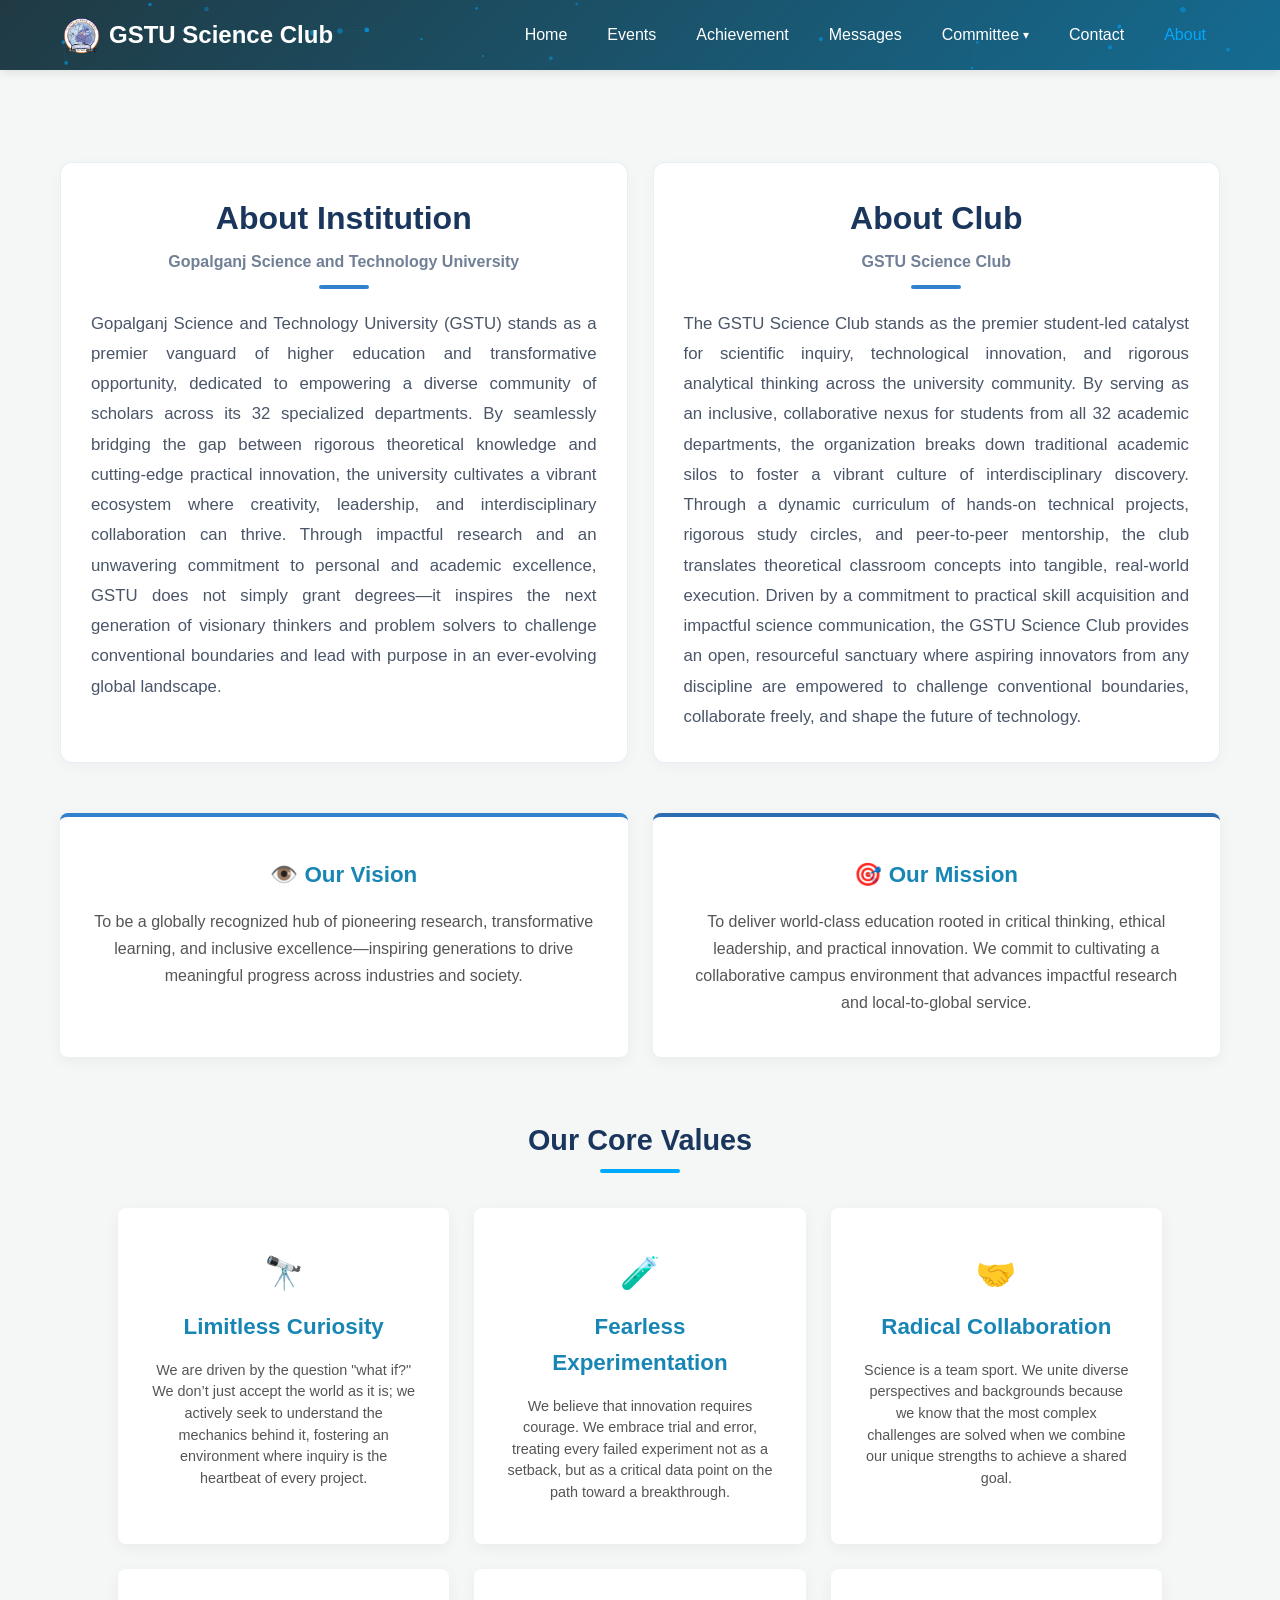
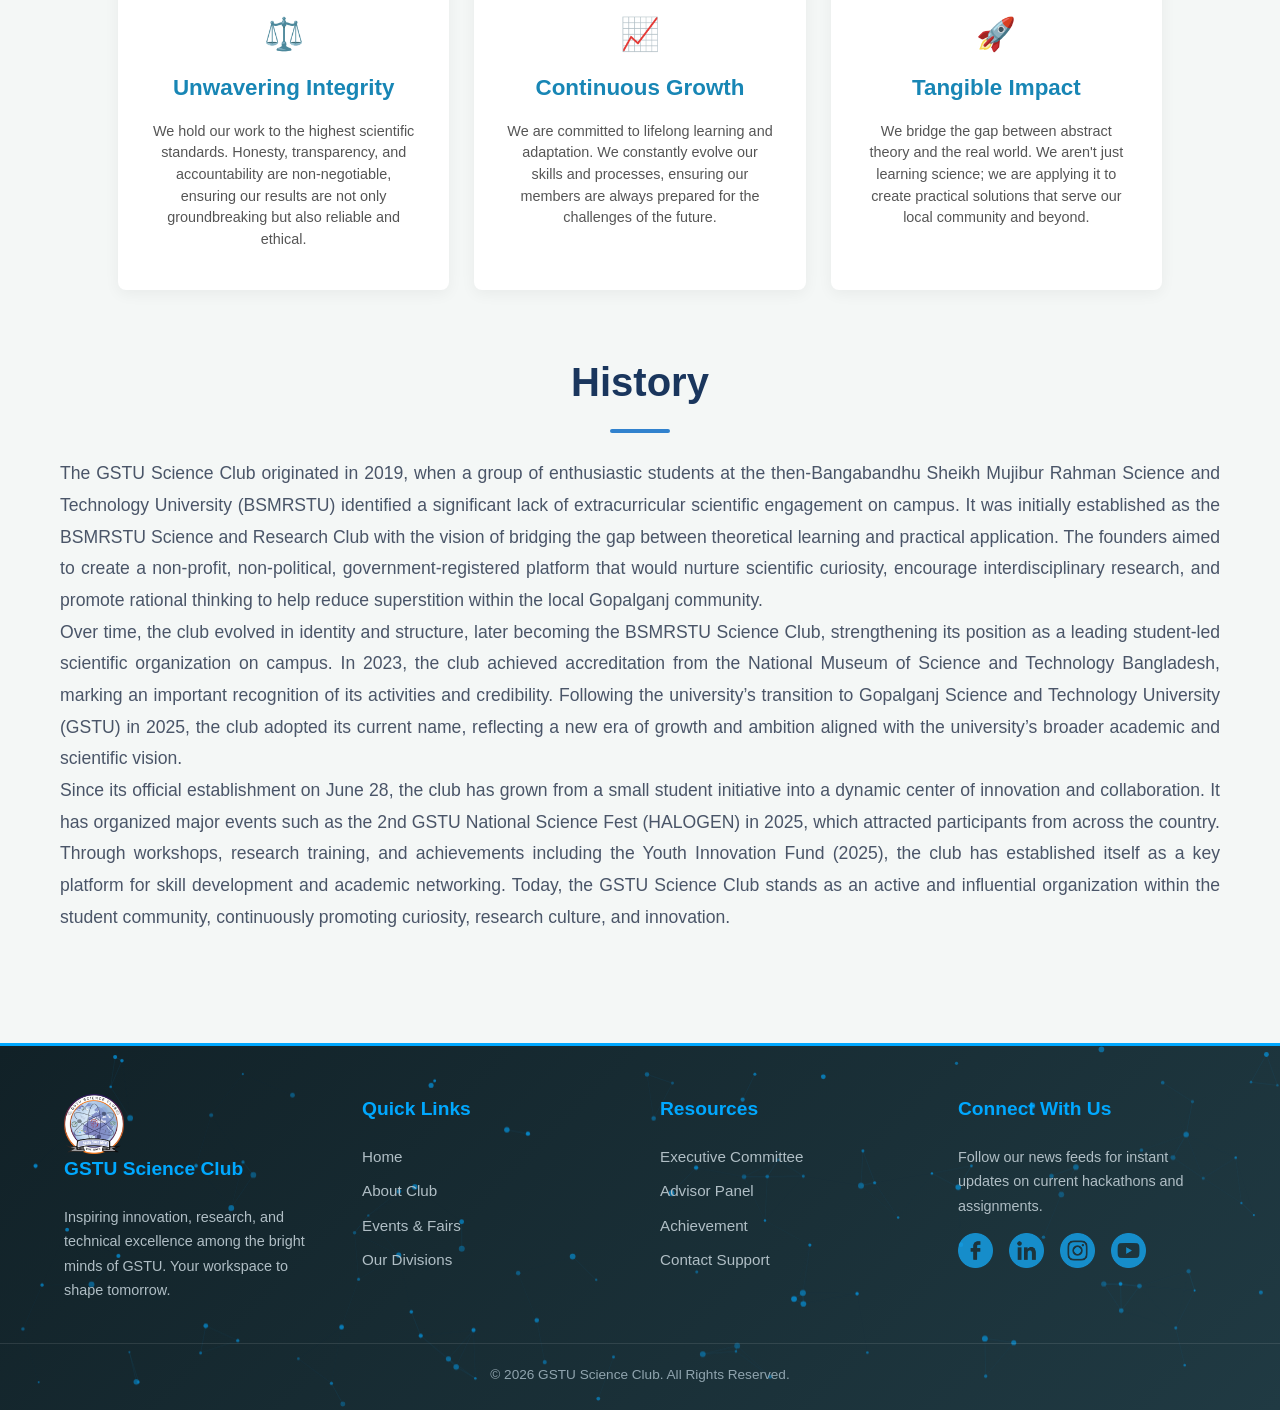
==== commit 499de17f: "Add files via upload" ====
--- a/about.html
+++ b/about.html
@@ -21,7 +21,7 @@
             </div>
             <div style="width: 50px; height: 4px; background: #3182ce; margin: 0 auto 20px auto; border-radius: 2px;"></div>
             <p style="line-height: 1.8; color: #4a5568; font-size: 1.05rem; text-align: justify; margin: 0;">
-                Gopalganj Science and Technology University (GSTU) is a vibrant public institution dedicated to fostering innovation, academic excellence, and student leadership. Boasting a diverse and energetic community across 32 departments, the campus serves as a dynamic ecosystem for creativity and collaboration. Our club is proud to operate within this thriving academic landscape, providing a dedicated space for passionate minds to connect, build skills, and drive positive impact both on campus and beyond.
+                Gopalganj Science and Technology University (GSTU) stands as a premier vanguard of higher education and transformative opportunity, dedicated to empowering a diverse community of scholars across its 32 specialized departments. By seamlessly bridging the gap between rigorous theoretical knowledge and cutting-edge practical innovation, the university cultivates a vibrant ecosystem where creativity, leadership, and interdisciplinary collaboration can thrive. Through impactful research and an unwavering commitment to personal and academic excellence, GSTU does not simply grant degrees—it inspires the next generation of visionary thinkers and problem solvers to challenge conventional boundaries and lead with purpose in an ever-evolving global landscape.
             </p>
         </div>
 
@@ -32,7 +32,7 @@
             </div>
             <div style="width: 50px; height: 4px; background: #3182ce; margin: 0 auto 20px auto; border-radius: 2px;"></div>
             <p style="line-height: 1.8; color: #4a5568; font-size: 1.05rem; text-align: justify; margin: 0;">
-                The GSTU Science Club is the premier student-led organization dedicated to cultivating a deep-seated passion for scientific inquiry, technological innovation, and analytical thinking across our university. By serving as a central collaborative platform for students across all 32 departments, we emphasize practical skill acquisition, real-world execution, and meaningful communication. Through hands-on projects, study circles, and peer mentorship, we break down departmental silos to provide an open, resourceful environment where any aspiring innovator can thrive.
+                The GSTU Science Club stands as the premier student-led catalyst for scientific inquiry, technological innovation, and rigorous analytical thinking across the university community. By serving as an inclusive, collaborative nexus for students from all 32 academic departments, the organization breaks down traditional academic silos to foster a vibrant culture of interdisciplinary discovery. Through a dynamic curriculum of hands-on technical projects, rigorous study circles, and peer-to-peer mentorship, the club translates theoretical classroom concepts into tangible, real-world execution. Driven by a commitment to practical skill acquisition and impactful science communication, the GSTU Science Club provides an open, resourceful sanctuary where aspiring innovators from any discipline are empowered to challenge conventional boundaries, collaborate freely, and shape the future of technology.
             </p>
         </div>
     </div>
@@ -62,27 +62,39 @@
         <div class="grid">
             
             <div class="card">
-                <div style="font-size: 2rem; margin-bottom: 10px;">⭐</div>
-                <h3>Academic Excellence</h3>
-                <p style="font-size: 0.9rem; line-height: 1.5; margin-top: 10px;">Upholding the highest standards in teaching, research, and institutional performance.</p>
+                <div style="font-size: 2rem; margin-bottom: 10px;">🔭</div>
+                <h3>Limitless Curiosity</h3>
+                <p style="font-size: 0.9rem; line-height: 1.5; margin-top: 10px;">We are driven by the question "what if?" We don’t just accept the world as it is; we actively seek to understand the mechanics behind it, fostering an environment where inquiry is the heartbeat of every project.</p>
             </div>
 
             <div class="card">
-                <div style="font-size: 2rem; margin-bottom: 10px;">💡</div>
-                <h3>Innovation</h3>
-                <p style="font-size: 0.9rem; line-height: 1.5; margin-top: 10px;">Encouraging creative inquiry, pioneering solutions, and embracing continuous adaptation.</p>
+                <div style="font-size: 2rem; margin-bottom: 10px;">🧪</div>
+                <h3>Fearless Experimentation</h3>
+                <p style="font-size: 0.9rem; line-height: 1.5; margin-top: 10px;">We believe that innovation requires courage. We embrace trial and error, treating every failed experiment not as a setback, but as a critical data point on the path toward a breakthrough.</p>
             </div>
 
             <div class="card">
                 <div style="font-size: 2rem; margin-bottom: 10px;">🤝</div>
-                <h3>Integrity & Ethics</h3>
-                <p style="font-size: 0.9rem; line-height: 1.5; margin-top: 10px;">Fostering an atmosphere of trust, fairness, transparency, and personal accountability.</p>
+                <h3>Radical Collaboration</h3>
+                <p style="font-size: 0.9rem; line-height: 1.5; margin-top: 10px;">Science is a team sport. We unite diverse perspectives and backgrounds because we know that the most complex challenges are solved when we combine our unique strengths to achieve a shared goal.</p>
             </div>
 
             <div class="card">
-                <div style="font-size: 2rem; margin-bottom: 10px;">🌍</div>
-                <h3>Inclusivity</h3>
-                <p style="font-size: 0.9rem; line-height: 1.5; margin-top: 10px;">Celebrating diverse perspectives, rich cultural backgrounds, and equal opportunities for all.</p>
+                <div style="font-size: 2rem; margin-bottom: 10px;">⚖️</div>
+                <h3>Unwavering Integrity</h3>
+                <p style="font-size: 0.9rem; line-height: 1.5; margin-top: 10px;">We hold our work to the highest scientific standards. Honesty, transparency, and accountability are non-negotiable, ensuring our results are not only groundbreaking but also reliable and ethical.</p>
+            </div>
+
+                        <div class="card">
+                <div style="font-size: 2rem; margin-bottom: 10px;">📈</div>
+                <h3>Continuous Growth</h3>
+                <p style="font-size: 0.9rem; line-height: 1.5; margin-top: 10px;">We are committed to lifelong learning and adaptation. We constantly evolve our skills and processes, ensuring our members are always prepared for the challenges of the future.</p>
+            </div>
+
+                        <div class="card">
+                <div style="font-size: 2rem; margin-bottom: 10px;">🚀</div>
+                <h3>Tangible Impact</h3>
+                <p style="font-size: 0.9rem; line-height: 1.5; margin-top: 10px;">We bridge the gap between abstract theory and the real world. We aren't just learning science; we are applying it to create practical solutions that serve our local community and beyond.</p>
             </div>
 
         </div>
@@ -92,7 +104,11 @@
         <h2 style="font-size: 2.5rem; color: #1a365d; margin-bottom: 15px;">History</h2>
         <div style="width: 60px; height: 4px; background: #3182ce; margin: 0 auto 25px auto; border-radius: 2px;"></div>
         <p style="line-height: 1.8; color: #4a5568; font-size: 1.1rem; text-align: justify;">
-            The GSTU Science Club was originally conceived by a small team of forward-thinking students who noticed a gap between classroom theory and actionable scientific engineering. What started as an informal workshop group quickly grew into a formally structured campus force, gaining the guidance of honorable university advisors and an executive core. Over time, we expanded our operational footprint by establishing dedicated internal wings—such as our Research & Innovation, Content Writing, Technical, IT & Graphics, and Publicity teams—ensuring a structured launchpad for student-led breakthroughs.
+            The GSTU Science Club originated in 2019, when a group of enthusiastic students at the then-Bangabandhu Sheikh Mujibur Rahman Science and Technology University (BSMRSTU) identified a significant lack of extracurricular scientific engagement on campus. It was initially established as the BSMRSTU Science and Research Club with the vision of bridging the gap between theoretical learning and practical application. The founders aimed to create a non-profit, non-political, government-registered platform that would nurture scientific curiosity, encourage interdisciplinary research, and promote rational thinking to help reduce superstition within the local Gopalganj community.</p>
+
+<p style="line-height: 1.8; color: #4a5568; font-size: 1.1rem; text-align: justify;">Over time, the club evolved in identity and structure, later becoming the BSMRSTU Science Club, strengthening its position as a leading student-led scientific organization on campus. In 2023, the club achieved accreditation from the National Museum of Science and Technology Bangladesh, marking an important recognition of its activities and credibility. Following the university’s transition to Gopalganj Science and Technology University (GSTU) in 2025, the club adopted its current name, reflecting a new era of growth and ambition aligned with the university’s broader academic and scientific vision.</p>
+
+<p style="line-height: 1.8; color: #4a5568; font-size: 1.1rem; text-align: justify;">Since its official establishment on June 28, the club has grown from a small student initiative into a dynamic center of innovation and collaboration. It has organized major events such as the 2nd GSTU National Science Fest (HALOGEN) in 2025, which attracted participants from across the country. Through workshops, research training, and achievements including the Youth Innovation Fund (2025), the club has established itself as a key platform for skill development and academic networking. Today, the GSTU Science Club stands as an active and influential organization within the student community, continuously promoting curiosity, research culture, and innovation.
         </p>
     </div>
 
--- a/style.css
+++ b/style.css
@@ -56,6 +56,18 @@
     z-index: 1;
 }
 
+.advisor-photo {
+    width: 100%;
+    max-width: 200px; /* Prevents the frame from stretching too wide */
+    height: 250px; /* Keeps the uniform height constraint */
+    margin-bottom: 18px; 
+    border-radius: 12px; 
+    overflow: hidden;
+    border: 1px solid rgba(15, 83, 112, 0.1);
+    box-shadow: 0 4px 15px rgba(0,0,0,0.05);
+    background: #e2e8f0; 
+}
+
 @keyframes gradientFlow {
     0% { background-position: 0% 50%; }
     50% { background-position: 100% 50%; }
@@ -104,6 +116,7 @@
 
 nav ul li {
     margin-left: 20px;
+    position: relative; /* Anchor point for dropdown menu items */
 }
 
 nav ul li a {
@@ -113,84 +126,75 @@
     transition: color 0.3s ease;
     padding: 5px 10px;
     border-radius: 4px;
+    display: inline-flex;
+    align-items: center;
+    gap: 4px;
 }
 
 nav ul li a:hover, nav ul li a.active {
     color: var(--accent-color);
 }
 
-/* Navigation Dropdown System */
-.dropdown {
-    position: relative;
-}
-
-.dropdown-trigger {
-    display: inline-flex;
-    align-items: center;
-    gap: 5px;
-}
-
+/* --- HOVER DROPDOWN INTERFACE ENGINE --- */
 .dropdown-arrow {
-    font-size: 0.8rem;
-    display: inline-block;
+    font-size: 0.75rem;
     transition: transform 0.3s ease;
 }
 
 .dropdown-menu {
-    display: none;
     position: absolute;
     top: 100%;
     left: 50%;
-    transform: translateX(-50%);
-    background-color: var(--primary-color);
+    transform: translateX(-50%) translateY(15px);
+    background-color: var(--secondary-color);
+    border-top: 3px solid var(--accent-color);
+    box-shadow: 0 8px 25px rgba(0, 0, 0, 0.25);
     min-width: 200px;
-    box-shadow: 0 4px 15px rgba(0,0,0,0.15);
-    border-radius: 4px;
-    padding: 10px 0;
-    z-index: 1000;
+    border-radius: 0 0 6px 6px;
+    padding: 8px 0;
+    display: block;
     flex-direction: column;
+    
+    /* Initially Hidden States */
+    opacity: 0;
+    visibility: hidden;
+    pointer-events: none;
+    transition: opacity 0.3s ease, transform 0.3s cubic-bezier(0.25, 0.8, 0.25, 1), visibility 0.3s;
+    z-index: 2500;
 }
 
 .dropdown-menu li {
-    margin-left: 0;
-    width: 100%;
-    text-align: left;
+    margin-left: 0 !important;
+    width: 100%;
 }
 
 .dropdown-menu li a {
     display: block;
     padding: 10px 20px;
-    color: var(--text-light);
+    color: rgba(255, 255, 255, 0.85);
+    font-size: 0.95rem;
+    font-weight: 500;
+    border-radius: 0;
     white-space: nowrap;
-    border-radius: 0;
-    transition: background-color 0.3s ease, color 0.3s ease;
-}
-
-.dropdown-menu li a:hover, .dropdown-menu li a.active {
-    background-color: var(--secondary-color);
+    transition: background-color 0.25s ease, color 0.25s ease, padding-left 0.25s ease;
+}
+
+.dropdown-menu li a:hover {
+    background-color: rgba(0, 168, 255, 0.15);
     color: var(--accent-color);
-}
-
+    padding-left: 25px;
+}
+
+/* Trigger reveal operations on interaction elements */
 .dropdown:hover .dropdown-menu {
-    display: flex;
+    opacity: 1;
+    visibility: visible;
+    pointer-events: auto;
+    transform: translateX(-50%) translateY(0);
 }
 
 .dropdown:hover .dropdown-arrow {
     transform: rotate(180deg);
-    color: var(--accent-color);
-}
-
-.dropdown::after {
-    content: '';
-    position: absolute;
-    top: 100%;
-    left: 0;
-    width: 100%;
-    height: 15px;
-    display: none;
-}
-.dropdown:hover::after {
-    display: block;
 }
 
 /* Hero Section */
@@ -416,7 +420,7 @@
     align-items: center;
     max-width: 100%;
     margin: 2rem auto 0 auto;
-    padding: 0 55px; /* Spaces nicely for the buttons */
+    padding: 0 55px;
 }
 
 .gallery-carousel-viewport {
@@ -428,9 +432,9 @@
 /* Structured Horizontal Grid Tracking System */
 .gallery-double-row-track {
     display: grid;
-    grid-template-rows: repeat(2, 250px); /* 2 distinct equal rows */
-    grid-auto-columns: calc(33.333% - 16px); /* 3 items per view viewports */
-    grid-auto-flow: column; /* Extends columns out bound horizontally instead of wrapping down */
+    grid-template-rows: repeat(2, 250px);
+    grid-auto-columns: calc(33.333% - 16px);
+    grid-auto-flow: column;
     gap: 24px;
     transition: transform 0.5s cubic-bezier(0.25, 0.8, 0.25, 1);
     will-change: transform;
@@ -443,7 +447,7 @@
     box-shadow: 0 4px 15px rgba(0, 0, 0, 0.05);
     position: relative;
     background: #000;
-    height: 100%; /* Spans full cell allocated height */
+    height: 100%;
     width: 100%;
     border: 1px solid rgba(15, 83, 112, 0.1);
     cursor: pointer;
@@ -781,7 +785,7 @@
 /* Mobile Responsiveness */
 @media (max-width: 968px) {
     .gallery-double-row-track {
-        grid-auto-columns: calc(50% - 12px); /* 2 items per view viewports */
+        grid-auto-columns: calc(50% - 12px);
     }
 }
 
@@ -795,9 +799,11 @@
         position: static;
         transform: none;
         box-shadow: none;
-        background-color: var(--secondary-color);
-        padding: 5px 0;
         width: 100%;
+        opacity: 1;
+        visibility: visible;
+        pointer-events: auto;
+        display: none; /* Can be toggled on mobile via JS if needed */
     }
     .dropdown-menu li { text-align: center; }
     .footer-container { text-align: center; }
@@ -820,7 +826,7 @@
         padding: 0 40px;
     }
     .gallery-double-row-track {
-        grid-auto-columns: 100%; /* Full-width mobile row steps */
+        grid-auto-columns: 100%;
     }
     .carousel-btn {
         width: 35px;
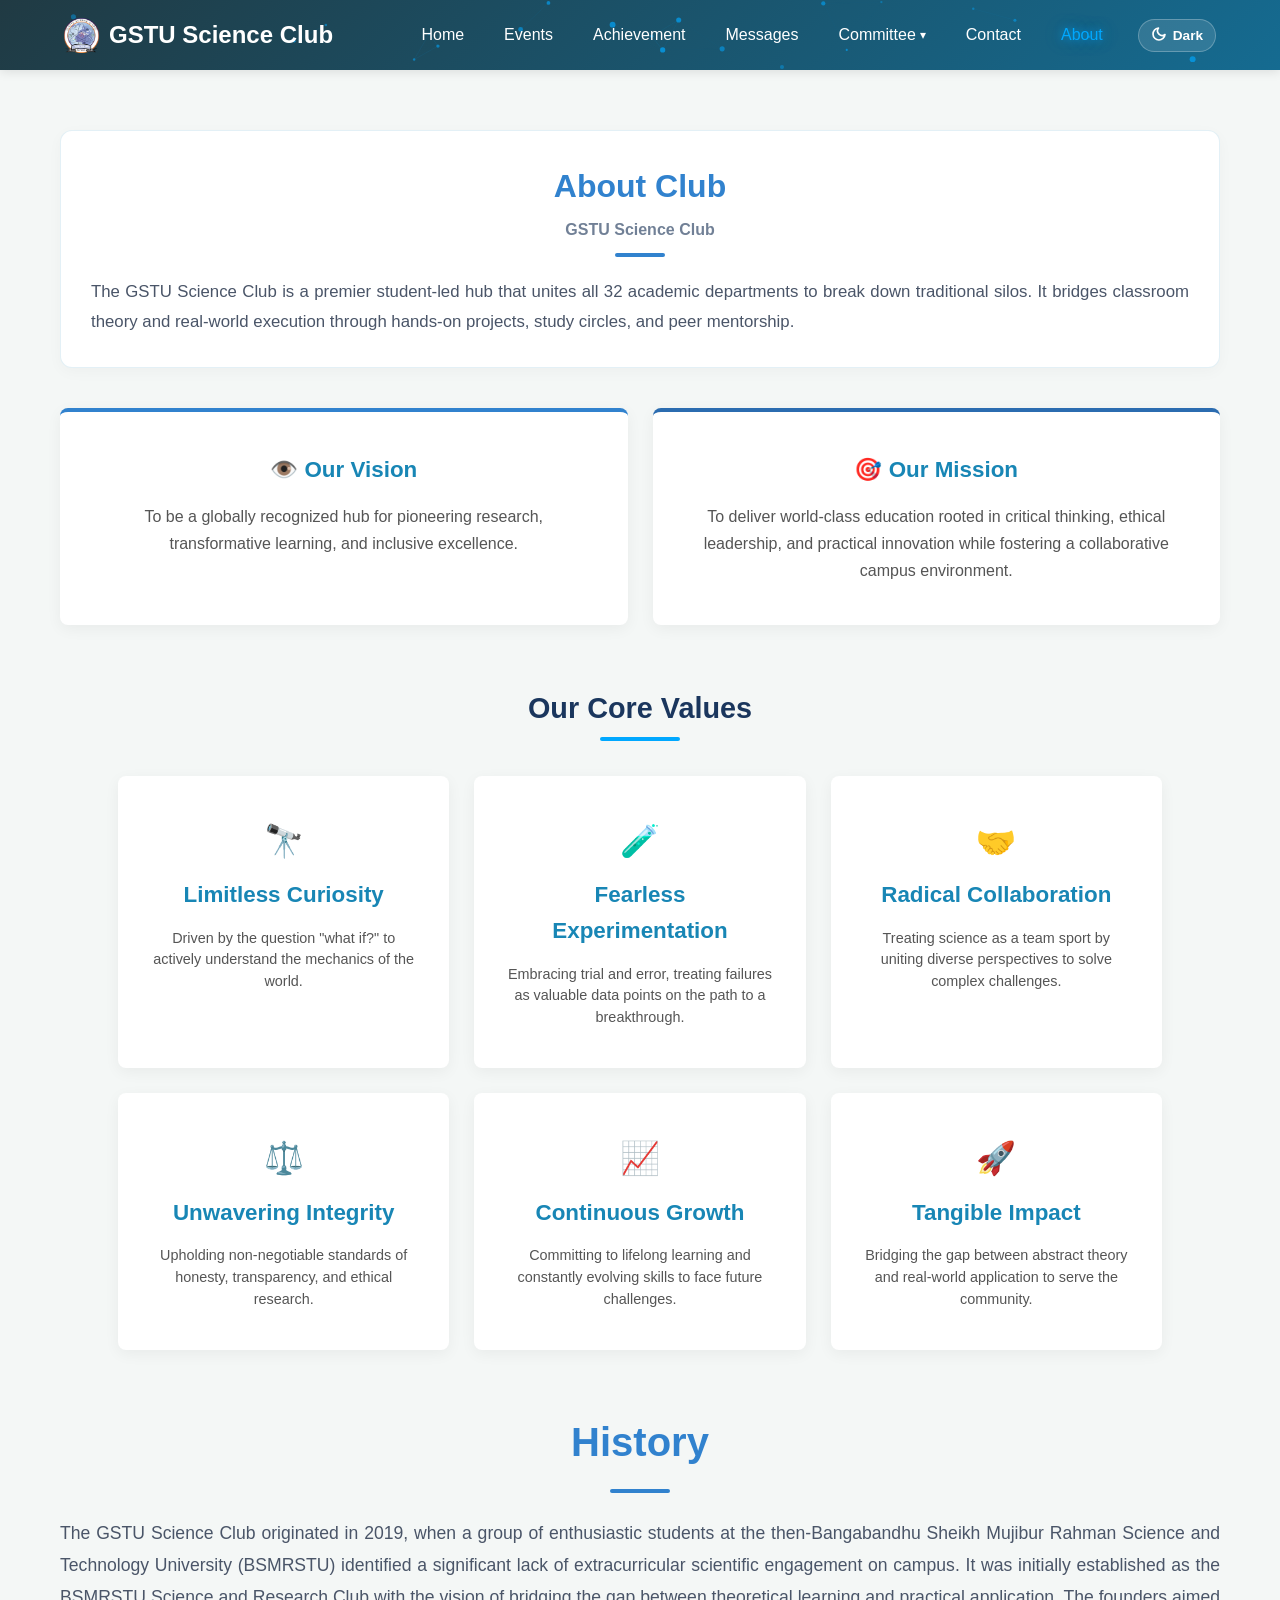
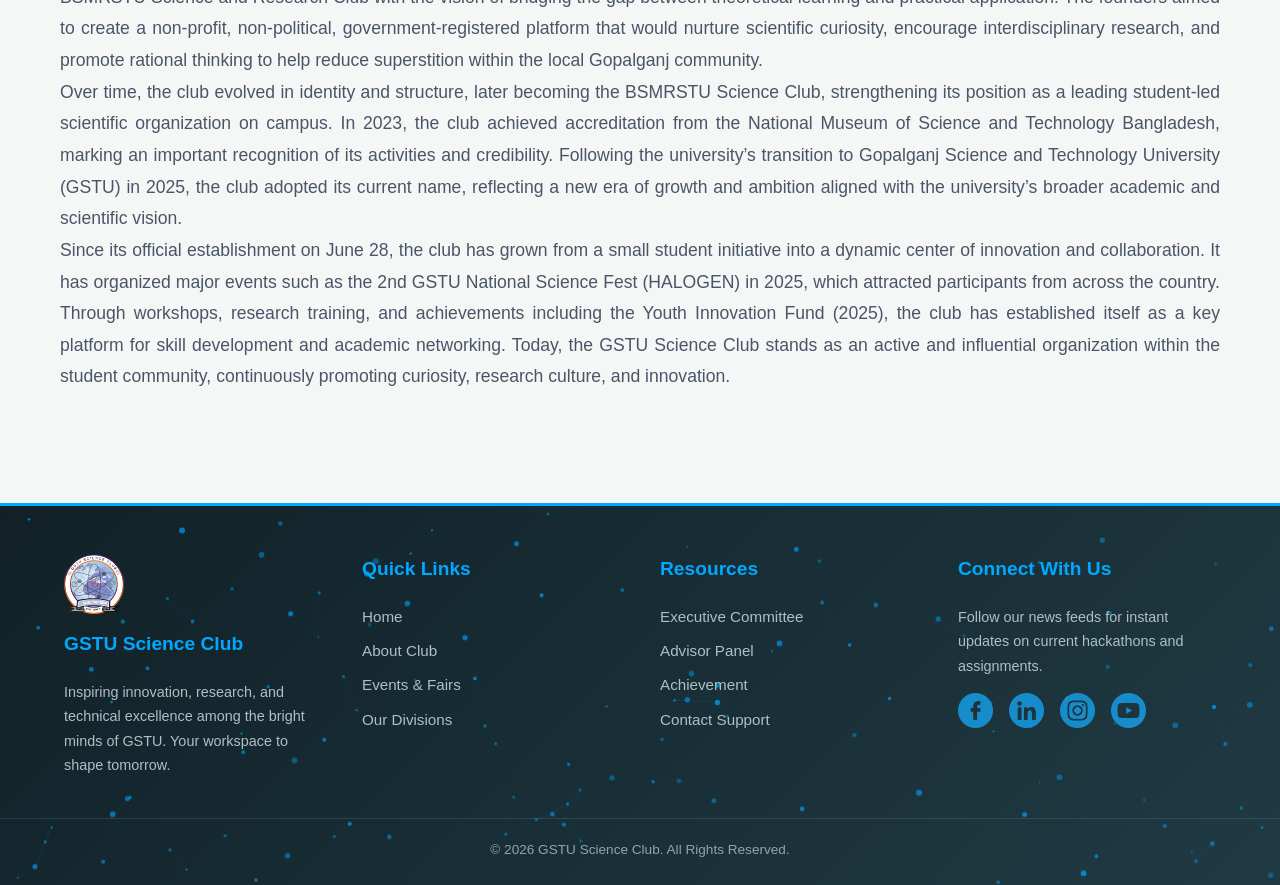
==== commit 14c9a67b: "Add files via upload" ====
--- a/about.html
+++ b/about.html
@@ -5,6 +5,36 @@
     <meta name="viewport" content="width=device-width, initial-scale=1.0">
     <title>About Institution & Club | GSTU Science Club</title>
     <link rel="stylesheet" href="style.css">
+    <style>
+        /* Fix text legibility contrast for light mode default execution */
+        section p[style*="color: #a7b0c1"] {
+            color: #4a5568 !important;
+        }
+
+        /* ==========================================
+           Dark Theme Adaptive Overrides Configuration
+           ========================================== */
+        [data-theme="dark"] section {
+            color: var(--text-dark) !important;
+        }
+
+        [data-theme="dark"] h2[style*="color: #3182ce"],
+        [data-theme="dark"] h2[style*="color: #1a365d"] {
+            color: var(--primary-color) !important;
+        }
+
+        [data-theme="dark"] span[style*="color: #718096"] {
+            color: var(--text-muted) !important;
+        }
+
+        [data-theme="dark"] section p[style*="color: #a7b0c1"] {
+            color: var(--text-muted) !important;
+        }
+
+        [data-theme="dark"] div[style*="background: #3182ce"] {
+            background: var(--primary-color) !important;
+        }
+    </style>
 </head>
 <body>
 
@@ -12,38 +42,24 @@
 
 <section style="max-width: 1200px; margin: 0 auto; padding: 60px 20px; font-family: sans-serif; color: #333;">
     
-    <div class="grid" style="margin-bottom: 50px; text-align: left;">
-        
         <div style="background: var(--card-bg); padding: 30px; border-radius: 12px; box-shadow: 0 4px 15px rgba(0,0,0,0.03); border: 1px solid rgba(24, 134, 181, 0.12); display: flex; flex-direction: column;">
             <div style="text-align: center; margin-bottom: 10px; width: 100%;">
-                <h2 style="font-size: 2rem; color: #1a365d; margin: 0 0 5px 0;">About Institution</h2>
-                <span style="font-size: 1rem; color: #718096; font-weight: 500; display: block;"><b>Gopalganj Science and Technology University</b></span>
+                <h2 style="font-size: 2rem; color: #3182ce; margin: 0 0 5px 0;">About Club</h2>
+                <span style="font-size: 1rem; color: #718096; font-weight: 500; display: block;"><b>GSTU Science Club</b></span>
             </div>
             <div style="width: 50px; height: 4px; background: #3182ce; margin: 0 auto 20px auto; border-radius: 2px;"></div>
-            <p style="line-height: 1.8; color: #4a5568; font-size: 1.05rem; text-align: justify; margin: 0;">
-                Gopalganj Science and Technology University (GSTU) stands as a premier vanguard of higher education and transformative opportunity, dedicated to empowering a diverse community of scholars across its 32 specialized departments. By seamlessly bridging the gap between rigorous theoretical knowledge and cutting-edge practical innovation, the university cultivates a vibrant ecosystem where creativity, leadership, and interdisciplinary collaboration can thrive. Through impactful research and an unwavering commitment to personal and academic excellence, GSTU does not simply grant degrees—it inspires the next generation of visionary thinkers and problem solvers to challenge conventional boundaries and lead with purpose in an ever-evolving global landscape.
+            <p style="line-height: 1.8; color: #a7b0c1; font-size: 1.05rem; text-align: justify; margin: 0;">
+                The GSTU Science Club is a premier student-led hub that unites all 32 academic departments to break down traditional silos. It bridges classroom theory and real-world execution through hands-on projects, study circles, and peer mentorship.
             </p>
         </div>
 
-        <div style="background: var(--card-bg); padding: 30px; border-radius: 12px; box-shadow: 0 4px 15px rgba(0,0,0,0.03); border: 1px solid rgba(24, 134, 181, 0.12); display: flex; flex-direction: column;">
-            <div style="text-align: center; margin-bottom: 10px; width: 100%;">
-                <h2 style="font-size: 2rem; color: #1a365d; margin: 0 0 5px 0;">About Club</h2>
-                <span style="font-size: 1rem; color: #718096; font-weight: 500; display: block;"><b>GSTU Science Club</b></span>
-            </div>
-            <div style="width: 50px; height: 4px; background: #3182ce; margin: 0 auto 20px auto; border-radius: 2px;"></div>
-            <p style="line-height: 1.8; color: #4a5568; font-size: 1.05rem; text-align: justify; margin: 0;">
-                The GSTU Science Club stands as the premier student-led catalyst for scientific inquiry, technological innovation, and rigorous analytical thinking across the university community. By serving as an inclusive, collaborative nexus for students from all 32 academic departments, the organization breaks down traditional academic silos to foster a vibrant culture of interdisciplinary discovery. Through a dynamic curriculum of hands-on technical projects, rigorous study circles, and peer-to-peer mentorship, the club translates theoretical classroom concepts into tangible, real-world execution. Driven by a commitment to practical skill acquisition and impactful science communication, the GSTU Science Club provides an open, resourceful sanctuary where aspiring innovators from any discipline are empowered to challenge conventional boundaries, collaborate freely, and shape the future of technology.
-            </p>
-        </div>
-    </div>
-
-    <div class="grid" style="margin-bottom: 60px;">
+    <div class="grid" style="margin-top: 40px; margin-bottom: 60px;">
         <div class="card" style="border-top: 4px solid #3182ce;">
             <h3 style="display: flex; align-items: center; justify-content: center; gap: 10px;">
                 👁️ Our Vision
             </h3>
             <p style="line-height: 1.7; margin-top: 10px;">
-                To be a globally recognized hub of pioneering research, transformative learning, and inclusive excellence—inspiring generations to drive meaningful progress across industries and society.
+                To be a globally recognized hub for pioneering research, transformative learning, and inclusive excellence.
             </p>
         </div>
         <div class="card" style="border-top: 4px solid #2b6cb0;">
@@ -51,7 +67,7 @@
                 🎯 Our Mission
             </h3>
             <p style="line-height: 1.7; margin-top: 10px;">
-                To deliver world-class education rooted in critical thinking, ethical leadership, and practical innovation. We commit to cultivating a collaborative campus environment that advances impactful research and local-to-global service.
+                To deliver world-class education rooted in critical thinking, ethical leadership, and practical innovation while fostering a collaborative campus environment.
             </p>
         </div>
     </div>
@@ -64,51 +80,55 @@
             <div class="card">
                 <div style="font-size: 2rem; margin-bottom: 10px;">🔭</div>
                 <h3>Limitless Curiosity</h3>
-                <p style="font-size: 0.9rem; line-height: 1.5; margin-top: 10px;">We are driven by the question "what if?" We don’t just accept the world as it is; we actively seek to understand the mechanics behind it, fostering an environment where inquiry is the heartbeat of every project.</p>
+                <p style="font-size: 0.9rem; line-height: 1.5; margin-top: 10px;">Driven by the question "what if?" to actively understand the mechanics of the world.</p>
             </div>
 
             <div class="card">
                 <div style="font-size: 2rem; margin-bottom: 10px;">🧪</div>
                 <h3>Fearless Experimentation</h3>
-                <p style="font-size: 0.9rem; line-height: 1.5; margin-top: 10px;">We believe that innovation requires courage. We embrace trial and error, treating every failed experiment not as a setback, but as a critical data point on the path toward a breakthrough.</p>
+                <p style="font-size: 0.9rem; line-height: 1.5; margin-top: 10px;">Embracing trial and error, treating failures as valuable data points on the path to a breakthrough.</p>
             </div>
 
             <div class="card">
                 <div style="font-size: 2rem; margin-bottom: 10px;">🤝</div>
                 <h3>Radical Collaboration</h3>
-                <p style="font-size: 0.9rem; line-height: 1.5; margin-top: 10px;">Science is a team sport. We unite diverse perspectives and backgrounds because we know that the most complex challenges are solved when we combine our unique strengths to achieve a shared goal.</p>
+                <p style="font-size: 0.9rem; line-height: 1.5; margin-top: 10px;">Treating science as a team sport by uniting diverse perspectives to solve complex challenges.</p>
             </div>
 
             <div class="card">
                 <div style="font-size: 2rem; margin-bottom: 10px;">⚖️</div>
                 <h3>Unwavering Integrity</h3>
-                <p style="font-size: 0.9rem; line-height: 1.5; margin-top: 10px;">We hold our work to the highest scientific standards. Honesty, transparency, and accountability are non-negotiable, ensuring our results are not only groundbreaking but also reliable and ethical.</p>
+                <p style="font-size: 0.9rem; line-height: 1.5; margin-top: 10px;">Upholding non-negotiable standards of honesty, transparency, and ethical research.</p>
             </div>
 
-                        <div class="card">
+            <div class="card">
                 <div style="font-size: 2rem; margin-bottom: 10px;">📈</div>
                 <h3>Continuous Growth</h3>
-                <p style="font-size: 0.9rem; line-height: 1.5; margin-top: 10px;">We are committed to lifelong learning and adaptation. We constantly evolve our skills and processes, ensuring our members are always prepared for the challenges of the future.</p>
+                <p style="font-size: 0.9rem; line-height: 1.5; margin-top: 10px;">Committing to lifelong learning and constantly evolving skills to face future challenges.</p>
             </div>
 
-                        <div class="card">
+            <div class="card">
                 <div style="font-size: 2rem; margin-bottom: 10px;">🚀</div>
                 <h3>Tangible Impact</h3>
-                <p style="font-size: 0.9rem; line-height: 1.5; margin-top: 10px;">We bridge the gap between abstract theory and the real world. We aren't just learning science; we are applying it to create practical solutions that serve our local community and beyond.</p>
+                <p style="font-size: 0.9rem; line-height: 1.5; margin-top: 10px;">Bridging the gap between abstract theory and real-world application to serve the community.</p>
             </div>
 
         </div>
     </div>
 
     <div style="text-align: center; max-width: 1200px; margin: 0 auto 50px auto;">
-        <h2 style="font-size: 2.5rem; color: #1a365d; margin-bottom: 15px;">History</h2>
+        <h2 style="font-size: 2.5rem; color: #3182ce; margin-bottom: 15px;">History</h2>
         <div style="width: 60px; height: 4px; background: #3182ce; margin: 0 auto 25px auto; border-radius: 2px;"></div>
-        <p style="line-height: 1.8; color: #4a5568; font-size: 1.1rem; text-align: justify;">
-            The GSTU Science Club originated in 2019, when a group of enthusiastic students at the then-Bangabandhu Sheikh Mujibur Rahman Science and Technology University (BSMRSTU) identified a significant lack of extracurricular scientific engagement on campus. It was initially established as the BSMRSTU Science and Research Club with the vision of bridging the gap between theoretical learning and practical application. The founders aimed to create a non-profit, non-political, government-registered platform that would nurture scientific curiosity, encourage interdisciplinary research, and promote rational thinking to help reduce superstition within the local Gopalganj community.</p>
+        <p style="line-height: 1.8; color: #a7b0c1; font-size: 1.1rem; text-align: justify;">
+            The GSTU Science Club originated in 2019, when a group of enthusiastic students at the then-Bangabandhu Sheikh Mujibur Rahman Science and Technology University (BSMRSTU) identified a significant lack of extracurricular scientific engagement on campus. It was initially established as the BSMRSTU Science and Research Club with the vision of bridging the gap between theoretical learning and practical application. The founders aimed to create a non-profit, non-political, government-registered platform that would nurture scientific curiosity, encourage interdisciplinary research, and promote rational thinking to help reduce superstition within the local Gopalganj community.
+        </p>
 
-<p style="line-height: 1.8; color: #4a5568; font-size: 1.1rem; text-align: justify;">Over time, the club evolved in identity and structure, later becoming the BSMRSTU Science Club, strengthening its position as a leading student-led scientific organization on campus. In 2023, the club achieved accreditation from the National Museum of Science and Technology Bangladesh, marking an important recognition of its activities and credibility. Following the university’s transition to Gopalganj Science and Technology University (GSTU) in 2025, the club adopted its current name, reflecting a new era of growth and ambition aligned with the university’s broader academic and scientific vision.</p>
+        <p style="line-height: 1.8; color: #a7b0c1; font-size: 1.1rem; text-align: justify;">
+            Over time, the club evolved in identity and structure, later becoming the BSMRSTU Science Club, strengthening its position as a leading student-led scientific organization on campus. In 2023, the club achieved accreditation from the National Museum of Science and Technology Bangladesh, marking an important recognition of its activities and credibility. Following the university’s transition to Gopalganj Science and Technology University (GSTU) in 2025, the club adopted its current name, reflecting a new era of growth and ambition aligned with the university’s broader academic and scientific vision.
+        </p>
 
-<p style="line-height: 1.8; color: #4a5568; font-size: 1.1rem; text-align: justify;">Since its official establishment on June 28, the club has grown from a small student initiative into a dynamic center of innovation and collaboration. It has organized major events such as the 2nd GSTU National Science Fest (HALOGEN) in 2025, which attracted participants from across the country. Through workshops, research training, and achievements including the Youth Innovation Fund (2025), the club has established itself as a key platform for skill development and academic networking. Today, the GSTU Science Club stands as an active and influential organization within the student community, continuously promoting curiosity, research culture, and innovation.
+        <p style="line-height: 1.8; color: #a7b0c1; font-size: 1.1rem; text-align: justify;">
+            Since its official establishment on June 28, the club has grown from a small student initiative into a dynamic center of innovation and collaboration. It has organized major events such as the 2nd GSTU National Science Fest (HALOGEN) in 2025, which attracted participants from across the country. Through workshops, research training, and achievements including the Youth Innovation Fund (2025), the club has established itself as a key platform for skill development and academic networking. Today, the GSTU Science Club stands as an active and influential organization within the student community, continuously promoting curiosity, research culture, and innovation.
         </p>
     </div>
 
--- a/style.css
+++ b/style.css
@@ -4,9 +4,30 @@
     --secondary-color: #203a43;
     --accent-color: #00a8ff;
     --text-dark: #333333;
+    --text-muted: #555555;
     --text-light: #ffffff;
     --bg-light: #f4f7f6;
     --card-bg: #ffffff;
+    
+    /* Social Button Theme Variables */
+    --btn-social-bg: #f0f2f5;
+    --btn-social-text: #1c1e21;
+}
+
+/* Dark Theme Variables Configuration Overrides */
+[data-theme="dark"] {
+    --primary-color: #1aa4df;
+    --secondary-color: #0b1518;
+    --accent-color: #00e5ff;
+    --text-dark: #f4f7f6;
+    --text-muted: #b0bec5;
+    --text-light: #ffffff;
+    --bg-light: #121e24;
+    --card-bg: #1a2d36;
+    
+    /* Social Button Dark Mode Overrides */
+    --btn-social-bg: #253942;
+    --btn-social-text: #f4f7f6;
 }
 
 * {
@@ -43,6 +64,7 @@
     min-height: 100vh;
     padding-top: 70px;
     margin: 0;
+    transition: background-color 0.3s ease, color 0.3s ease;
 }
 
 /* High Performance Canvas Layer Styles */
@@ -123,7 +145,7 @@
     color: var(--text-light);
     text-decoration: none;
     font-weight: 500;
-    transition: color 0.3s ease;
+    transition: color 0.3s ease, text-shadow 0.3s ease;
     padding: 5px 10px;
     border-radius: 4px;
     display: inline-flex;
@@ -131,8 +153,40 @@
     gap: 4px;
 }
 
+/* Enhanced Target Active Glow configuration rules */
 nav ul li a:hover, nav ul li a.active {
     color: var(--accent-color);
+    text-shadow: 0 0 10px rgba(0, 168, 255, 0.75), 
+                 0 0 20px rgba(0, 168, 255, 0.4);
+}
+
+/* Theme Switch Toggle Button Container Styles */
+.theme-toggle-li {
+    margin-left: 25px;
+    display: flex;
+    align-items: center;
+}
+
+.theme-toggle-btn {
+    background: rgba(255, 255, 255, 0.12);
+    border: 1px solid rgba(255, 255, 255, 0.25);
+    color: var(--text-light);
+    cursor: pointer;
+    padding: 6px 12px;
+    border-radius: 20px;
+    font-size: 0.85rem;
+    font-weight: 600;
+    display: flex;
+    align-items: center;
+    gap: 6px;
+    transition: background 0.3s ease, border-color 0.3s ease, color 0.3s ease, transform 0.2s ease;
+}
+
+.theme-toggle-btn:hover {
+    background: var(--accent-color);
+    border-color: var(--accent-color);
+    color: var(--text-light);
+    transform: scale(1.05);
 }
 
 /* --- HOVER DROPDOWN INTERFACE ENGINE --- */
@@ -183,23 +237,26 @@
     background-color: rgba(0, 168, 255, 0.15);
     color: var(--accent-color);
     padding-left: 25px;
-}
-
-/* Trigger reveal operations on interaction elements */
-.dropdown:hover .dropdown-menu {
-    opacity: 1;
-    visibility: visible;
-    pointer-events: auto;
-    transform: translateX(-50%) translateY(0);
-}
-
-.dropdown:hover .dropdown-arrow {
-    transform: rotate(180deg);
+    text-shadow: none; /* Disables high glow paths inside dark context lists */
+}
+
+/* Trigger reveal operations on interaction elements (Desktop Only via media query protection) */
+@media (min-width: 901px) {
+    .dropdown:hover .dropdown-menu {
+        opacity: 1;
+        visibility: visible;
+        pointer-events: auto;
+        transform: translateX(-50%) translateY(0);
+    }
+
+    .dropdown:hover .dropdown-arrow {
+        transform: rotate(180deg);
+    }
 }
 
 /* Hero Section */
 #hero {
-    background: linear-gradient(rgba(15, 32, 39, 0.85), rgba(32, 58, 67, 0.85)), url(image/hero.gif) center/cover;
+    background: linear-gradient(rgba(15, 32, 39, 0.85), rgba(32, 58, 67, 0.85)), url(image/hero.webp) center/cover;
     height: auto;
     min-height: calc(100vh - 70px);
     display: flex;
@@ -347,6 +404,7 @@
     color: var(--primary-color);
     position: relative;
     padding-bottom: 10px;
+    transition: color 0.3s ease;
 }
 
 .section-title::after {
@@ -363,11 +421,12 @@
 
 .section-subtitle {
     font-size: 1.1rem;
-    color: #666;
+    color: var(--text-muted);
     margin-bottom: 3rem;
     max-width: 700px;
     margin-left: auto;
     margin-right: auto;
+    transition: color 0.3s ease;
 }
 
 /* Grid Framework */
@@ -398,7 +457,7 @@
 }
 
 .card p {
-    color: #555;
+    color: var(--text-muted);
     font-size: 1rem;
     transition: color 0.3s ease;
 }
@@ -568,7 +627,7 @@
 }
 
 .qa-item p {
-    color: #555;
+    color: var(--text-muted);
     line-height: 1.65;
     font-size: 0.95rem;
     position: relative;
@@ -647,10 +706,15 @@
     transition: color 0.3s ease;
 }
 
+/* Targets targeted child blocks in details section context */
+[data-theme="dark"] .affiliation-details h3 {
+    color: var(--text-dark);
+}
+
 .affiliation-details p {
     font-size: 0.95rem;
     line-height: 1.6;
-    color: #555;
+    color: var(--text-muted);
     margin: 0;
     transition: color 0.3s ease;
 }
@@ -782,30 +846,147 @@
     z-index: 2;
 }
 
-/* Mobile Responsiveness */
+/* Mobile Responsiveness Framework */
 @media (max-width: 968px) {
     .gallery-double-row-track {
         grid-auto-columns: calc(50% - 12px);
     }
 }
 
+/* MOBILE AND TABLET DRIVEN VIEWPORT SPECIFICATION SCOPES */
 @media (max-width: 900px) {
-    universal-header { position: static; }
-    body { padding-top: 0; }
-    .nav-container { flex-direction: column; text-align: center; }
-    nav ul { margin-top: 15px; padding: 0; flex-wrap: wrap; justify-content: center; }
-    nav ul li { margin: 5px 10px; }
+    universal-header { 
+        position: fixed; 
+        top: 0;
+        left: 0;
+        width: 100%;
+        z-index: 2000;
+    }
+    
+    body { 
+        padding-top: 80px; 
+    }
+    
+    .nav-container { 
+        flex-direction: row; 
+        justify-content: space-between;
+        width: 90%;
+        padding: 5px 0;
+    }
+
+    /* Target the interactive mobile button framework */
+    .menu-toggle {
+        display: flex !important;
+        flex-direction: column;
+        justify-content: space-between;
+        width: 26px;
+        height: 19px;
+        background: transparent;
+        border: none;
+        cursor: pointer;
+        z-index: 2501;
+    }
+
+    .menu-toggle span {
+        display: block;
+        width: 100%;
+        height: 3px;
+        background-color: var(--text-light);
+        border-radius: 3px;
+        transition: transform 0.3s ease, opacity 0.3s ease;
+    }
+
+    /* Transform configuration code routes for 'X' icon */
+    .menu-toggle.open span:nth-child(1) {
+        transform: translateY(8px) rotate(45deg);
+    }
+    .menu-toggle.open span:nth-child(2) {
+        opacity: 0;
+    }
+    .menu-toggle.open span:nth-child(3) {
+        transform: translateY(-8px) rotate(-45deg);
+    }
+
+    /* Right-Side Slide-Out Drawer Navigation Panel */
+    nav {
+        position: fixed;
+        top: 0;
+        right: 0;
+        width: 290px;
+        max-width: 85%;
+        height: 100vh;
+        background: linear-gradient(135deg, var(--secondary-color), #14262c);
+        transform: translateX(100%);
+        visibility: hidden;
+        transition: transform 0.4s cubic-bezier(0.25, 0.8, 0.25, 1), visibility 0.4s;
+        box-shadow: -8px 0 25px rgba(0,0,0,0.3);
+        z-index: 2400;
+        padding: 80px 0 30px 0;
+        overflow-y: auto;
+    }
+
+    nav.open {
+        transform: translateX(0);
+        visibility: visible;
+    }
+
+    nav ul { 
+        flex-direction: column;
+        width: 100%;
+        padding: 15px 0; 
+        align-items: stretch;
+    }
+    
+    nav ul li { 
+        margin: 0; 
+        width: 100%;
+    }
+
+    nav ul li a {
+        display: flex;
+        justify-content: space-between;
+        padding: 14px 24px;
+        width: 100%;
+        border-radius: 0;
+        border-bottom: 1px solid rgba(255, 255, 255, 0.04);
+    }
+
+    /* Mobile theme switcher configurations inside sliding drawer */
+    .theme-toggle-li {
+        margin: 15px 24px 0 24px;
+        justify-content: center;
+    }
+    
+    .theme-toggle-btn {
+        width: 100%;
+        justify-content: center;
+        padding: 10px 0;
+    }
+
+    /* Mobile Layer Nested Submenu Lists Overrides */
     .dropdown-menu {
         position: static;
-        transform: none;
+        transform: none !important;
         box-shadow: none;
         width: 100%;
         opacity: 1;
         visibility: visible;
         pointer-events: auto;
-        display: none; /* Can be toggled on mobile via JS if needed */
-    }
-    .dropdown-menu li { text-align: center; }
+        display: none; 
+        background-color: rgba(0, 0, 0, 0.25);
+        padding: 0;
+        border-top: none;
+        border-left: 4px solid var(--accent-color);
+    }
+
+    .dropdown-menu.open {
+        display: block;
+    }
+
+    .dropdown-menu li a { 
+        padding-left: 40px;
+    }
+
     .footer-container { text-align: center; }
     .social-links { justify-content: center; }
     .hero-stats { gap: 12px; }
@@ -843,9 +1024,9 @@
     gap: 15px; 
     padding: 12px 20px; 
     border-radius: 6px; 
-    background-color: #f0f2f5; 
+    background-color: var(--btn-social-bg); 
     text-decoration: none; 
-    color: #1c1e21; 
+    color: var(--btn-social-text); 
     font-weight: bold;
     transition: background-color 0.3s ease, color 0.3s ease, transform 0.3s ease, box-shadow 0.3s ease;
 }
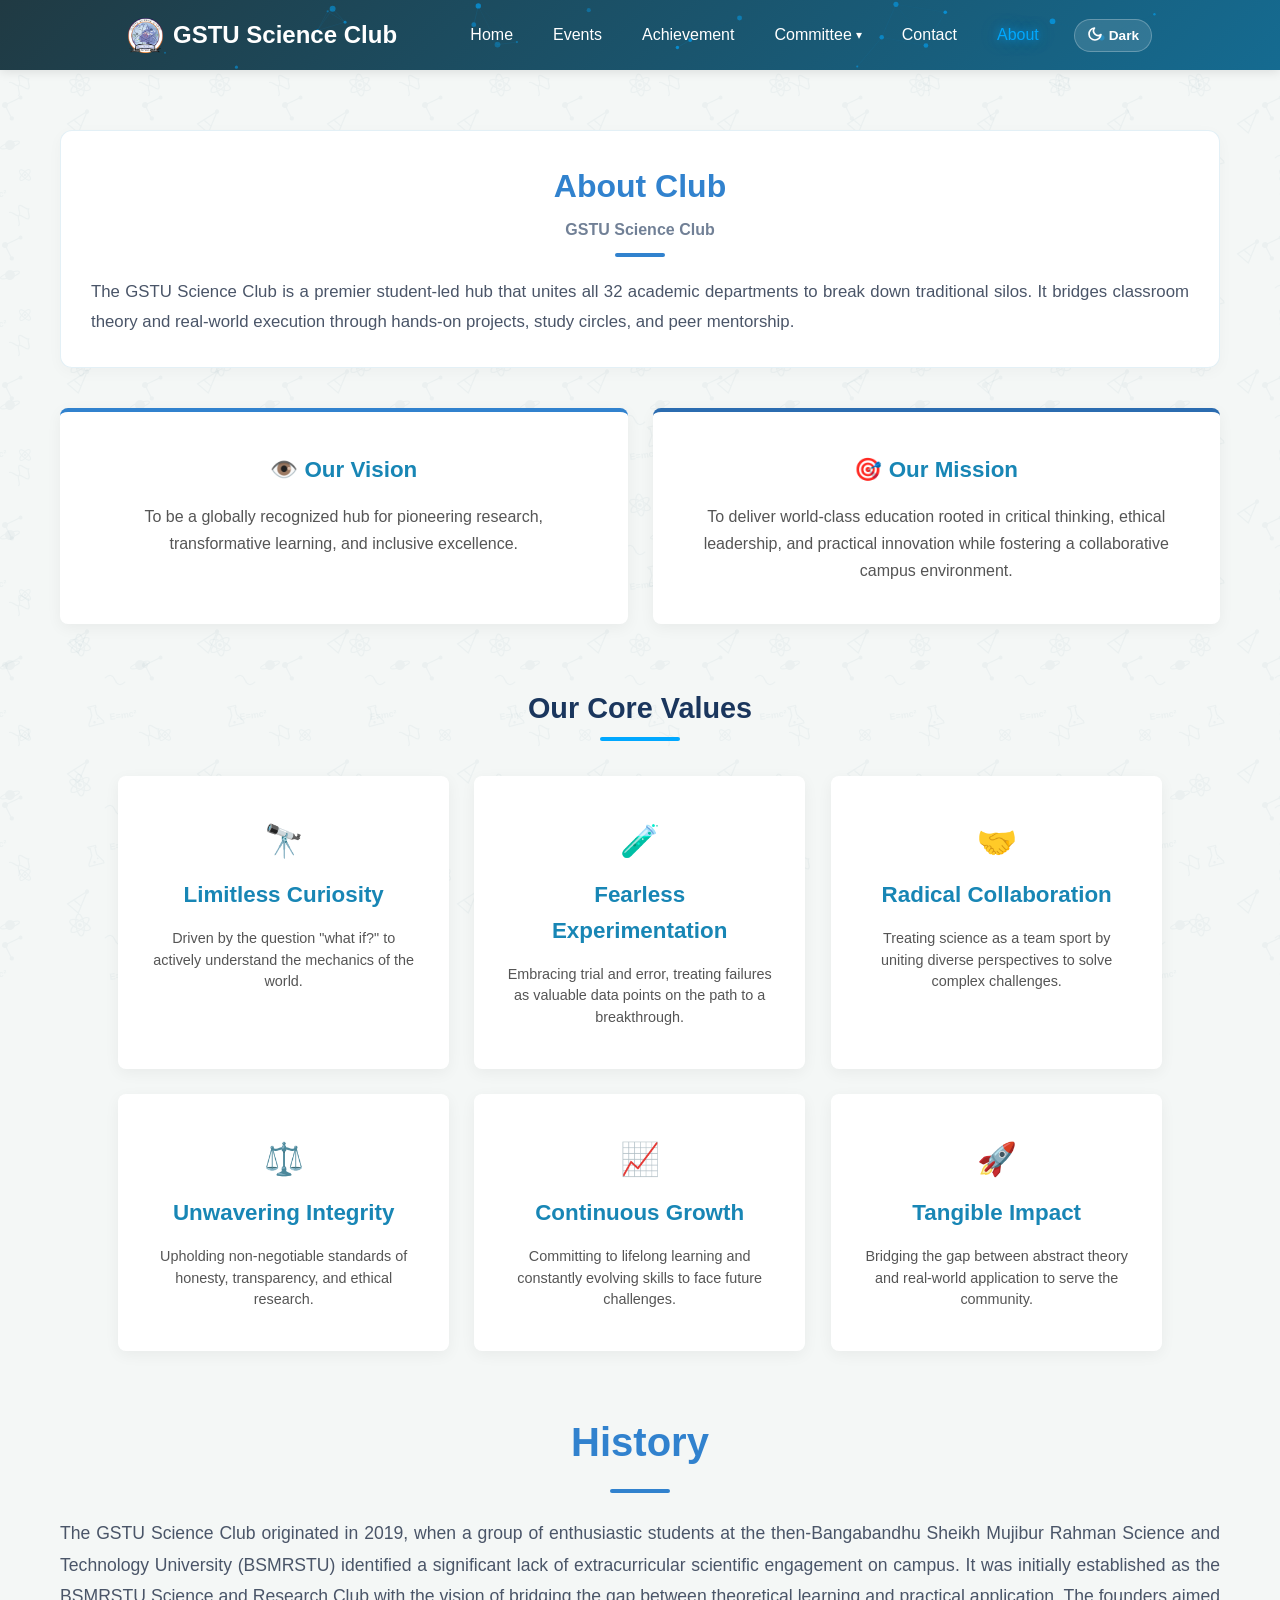
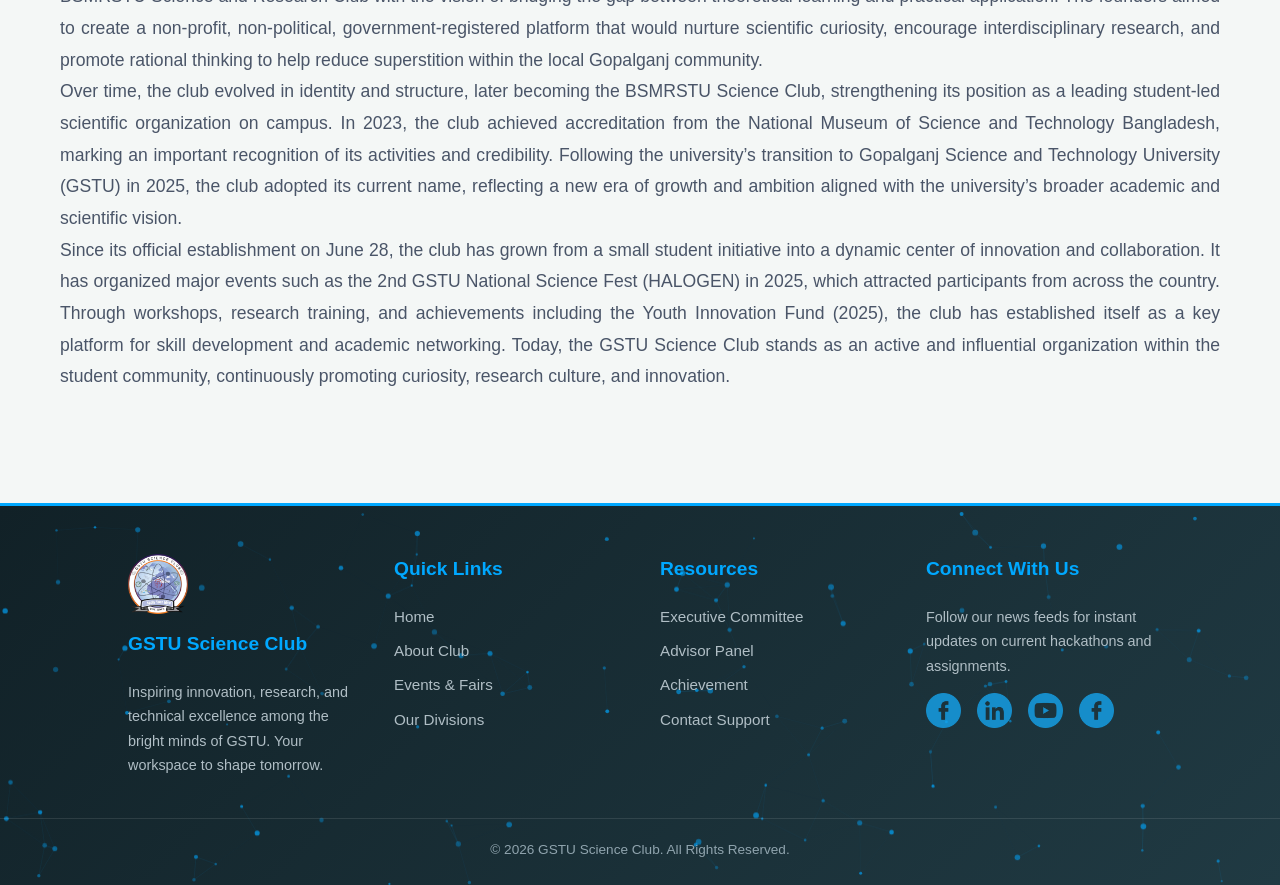
==== commit 18f57aaf: "Add files via upload" ====
--- a/about.html
+++ b/about.html
@@ -42,7 +42,7 @@
 
 <section style="max-width: 1200px; margin: 0 auto; padding: 60px 20px; font-family: sans-serif; color: #333;">
     
-        <div style="background: var(--card-bg); padding: 30px; border-radius: 12px; box-shadow: 0 4px 15px rgba(0,0,0,0.03); border: 1px solid rgba(24, 134, 181, 0.12); display: flex; flex-direction: column;">
+        <div class="reveal-on-scroll" style="background: var(--card-bg); padding: 30px; border-radius: 12px; box-shadow: 0 4px 15px rgba(0,0,0,0.03); border: 1px solid rgba(24, 134, 181, 0.12); display: flex; flex-direction: column;">
             <div style="text-align: center; margin-bottom: 10px; width: 100%;">
                 <h2 style="font-size: 2rem; color: #3182ce; margin: 0 0 5px 0;">About Club</h2>
                 <span style="font-size: 1rem; color: #718096; font-weight: 500; display: block;"><b>GSTU Science Club</b></span>
@@ -53,7 +53,7 @@
             </p>
         </div>
 
-    <div class="grid" style="margin-top: 40px; margin-bottom: 60px;">
+    <div class="grid reveal-on-scroll" style="margin-top: 40px; margin-bottom: 60px;">
         <div class="card" style="border-top: 4px solid #3182ce;">
             <h3 style="display: flex; align-items: center; justify-content: center; gap: 10px;">
                 👁️ Our Vision
@@ -72,42 +72,42 @@
         </div>
     </div>
 
-    <div class="section-container" style="margin: 0 auto 60px auto;">
+    <div class="section-container reveal-on-scroll" style="margin: 0 auto 60px auto;">
         <h2 class="section-title" style="font-size: 1.8rem; margin-bottom: 35px; color: #1a365d;">Our Core Values</h2>
         
         <div class="grid">
             
-            <div class="card">
+            <div class="card reveal-on-scroll">
                 <div style="font-size: 2rem; margin-bottom: 10px;">🔭</div>
                 <h3>Limitless Curiosity</h3>
                 <p style="font-size: 0.9rem; line-height: 1.5; margin-top: 10px;">Driven by the question "what if?" to actively understand the mechanics of the world.</p>
             </div>
 
-            <div class="card">
+            <div class="card reveal-on-scroll">
                 <div style="font-size: 2rem; margin-bottom: 10px;">🧪</div>
                 <h3>Fearless Experimentation</h3>
                 <p style="font-size: 0.9rem; line-height: 1.5; margin-top: 10px;">Embracing trial and error, treating failures as valuable data points on the path to a breakthrough.</p>
             </div>
 
-            <div class="card">
+            <div class="card reveal-on-scroll">
                 <div style="font-size: 2rem; margin-bottom: 10px;">🤝</div>
                 <h3>Radical Collaboration</h3>
                 <p style="font-size: 0.9rem; line-height: 1.5; margin-top: 10px;">Treating science as a team sport by uniting diverse perspectives to solve complex challenges.</p>
             </div>
 
-            <div class="card">
+            <div class="card reveal-on-scroll">
                 <div style="font-size: 2rem; margin-bottom: 10px;">⚖️</div>
                 <h3>Unwavering Integrity</h3>
                 <p style="font-size: 0.9rem; line-height: 1.5; margin-top: 10px;">Upholding non-negotiable standards of honesty, transparency, and ethical research.</p>
             </div>
 
-            <div class="card">
+            <div class="card reveal-on-scroll">
                 <div style="font-size: 2rem; margin-bottom: 10px;">📈</div>
                 <h3>Continuous Growth</h3>
                 <p style="font-size: 0.9rem; line-height: 1.5; margin-top: 10px;">Committing to lifelong learning and constantly evolving skills to face future challenges.</p>
             </div>
 
-            <div class="card">
+            <div class="card reveal-on-scroll">
                 <div style="font-size: 2rem; margin-bottom: 10px;">🚀</div>
                 <h3>Tangible Impact</h3>
                 <p style="font-size: 0.9rem; line-height: 1.5; margin-top: 10px;">Bridging the gap between abstract theory and real-world application to serve the community.</p>
@@ -116,7 +116,7 @@
         </div>
     </div>
 
-    <div style="text-align: center; max-width: 1200px; margin: 0 auto 50px auto;">
+    <div class="reveal-on-scroll" style="text-align: center; max-width: 1200px; margin: 0 auto 50px auto;">
         <h2 style="font-size: 2.5rem; color: #3182ce; margin-bottom: 15px;">History</h2>
         <div style="width: 60px; height: 4px; background: #3182ce; margin: 0 auto 25px auto; border-radius: 2px;"></div>
         <p style="line-height: 1.8; color: #a7b0c1; font-size: 1.1rem; text-align: justify;">
--- a/style.css
+++ b/style.css
@@ -12,6 +12,9 @@
     /* Social Button Theme Variables */
     --btn-social-bg: #f0f2f5;
     --btn-social-text: #1c1e21;
+
+    --brand-primary: #1886b5;
+    --brand-hover: #005678;
 }
 
 /* Dark Theme Variables Configuration Overrides */
@@ -55,7 +58,39 @@
     padding: 0;
 }
 
+/* ==========================================
+   Science Pattern Background Overlay
+   (Multi-Directional Multi-Layer Floating Doodles)
+   ========================================== */
+
+/* Layer 1: Drifts Down & Right */
+@keyframes floatDoodlesLayer1 {
+    0% {
+        background-position: 0px 0px;
+    }
+    50% {
+        background-position: 50px 60px;
+    }
+    100% {
+        background-position: 0px 0px;
+    }
+}
+
+/* Layer 2: Drifts Up & Left (Opposite Direction) */
+@keyframes floatDoodlesLayer2 {
+    0% {
+        background-position: 0px 0px;
+    }
+    50% {
+        background-position: -60px -40px;
+    }
+    100% {
+        background-position: 0px 0px;
+    }
+}
+
 body {
+    position: relative;
     line-height: 1.6;
     color: var(--text-dark);
     background-color: var(--bg-light);
@@ -64,7 +99,52 @@
     min-height: 100vh;
     padding-top: 70px;
     margin: 0;
+    z-index: 0;
     transition: background-color 0.3s ease, color 0.3s ease;
+}
+
+/* Shared settings for both background layers */
+body::before,
+body::after {
+    content: "";
+    position: fixed;
+    top: -80px;
+    left: -80px;
+    width: calc(100vw + 160px);
+    height: calc(100vh + 160px);
+    pointer-events: none; /* Keeps links and buttons clickable */
+    z-index: -1;
+    background-repeat: repeat;
+    transition: opacity 0.3s ease, filter 0.3s ease;
+}
+
+/* Layer 1: Atom, Beaker, Molecule, Micro-Atom */
+body::before {
+    opacity: 0.04;
+    background-size: 140px 140px;
+    background-image: url("data:image/svg+xml,%3Csvg xmlns='http://www.w3.org/2000/svg' width='140' height='140' viewBox='0 0 140 140'%3E%3Cg fill='%230f5370' stroke='%230f5370'%3E%3C!-- Atom 1 --%3E%3Cg transform='translate(20, 25) rotate(22)'%3E%3Cellipse cx='0' cy='0' rx='11' ry='4' fill='none' stroke-width='1.2'/%3E%3Cellipse cx='0' cy='0' rx='11' ry='4' transform='rotate(60)' fill='none' stroke-width='1.2'/%3E%3Cellipse cx='0' cy='0' rx='11' ry='4' transform='rotate(120)' fill='none' stroke-width='1.2'/%3E%3Ccircle cx='0' cy='0' r='2' stroke='none'/%3E%3C/g%3E%3C!-- Beaker --%3E%3Cg transform='translate(35, 100) rotate(-14)' fill='none' stroke-width='1.2'%3E%3Cpath d='M-4 -14h8v2h-1v7l5 8v2h-15v-2l5 -8v-7h-1z'/%3E%3Ccircle cx='-1' cy='2' r='1.2' fill='%230f5370' stroke='none'/%3E%3Ccircle cx='3' cy='-1' r='0.9' fill='%230f5370' stroke='none'/%3E%3C/g%3E%3C!-- Molecule Cluster --%3E%3Cg transform='translate(85, 45) rotate(10)' stroke-width='1.1'%3E%3Ccircle cx='0' cy='0' r='3' stroke='none'/%3E%3Ccircle cx='14' cy='-10' r='2' stroke='none'/%3E%3Ccircle cx='9' cy='12' r='2.2' stroke='none'/%3E%3Cline x1='0' y1='0' x2='14' y2='-10' fill='none'/%3E%3Cline x1='0' y1='0' x2='9' y2='12' fill='none'/%3E%3C/g%3E%3C!-- Micro Atom --%3E%3Cg transform='translate(105, 115) rotate(-48)' fill='none' stroke-width='1'%3E%3Cellipse cx='0' cy='0' rx='7' ry='2.5'/%3E%3Cellipse cx='0' cy='0' rx='7' ry='2.5' transform='rotate(90)'/%3E%3Ccircle cx='0' cy='0' r='1.2' fill='%230f5370' stroke='none'/%3E%3C/g%3E%3C/g%3E%3C/svg%3E");
+    
+    /* Drifts down & right continuously over 22 seconds */
+    animation: floatDoodlesLayer1 22s ease-in-out infinite;
+    will-change: background-position;
+}
+
+/* Layer 2: Compass, DNA, Saturn, E=mc², Sine Wave */
+body::after {
+    opacity: 0.04;
+    background-size: 130px 130px;
+    background-image: url("data:image/svg+xml,%3Csvg xmlns='http://www.w3.org/2000/svg' width='130' height='130' viewBox='0 0 130 130'%3E%3Cg fill='%230f5370' stroke='%230f5370'%3E%3C!-- Compass --%3E%3Cg transform='translate(30, 70) rotate(40)' fill='none' stroke-width='1.2'%3E%3Cpath d='M0 -11L-7 11h14zM-4 4h8'/%3E%3Ccircle cx='0' cy='-11' r='1.5' fill='%230f5370'/%3E%3C/g%3E%3C!-- DNA Strand --%3E%3Cg transform='translate(100, 30) rotate(-35)' fill='none' stroke-width='1.2'%3E%3Cpath d='M-10 -4c3 0 3 8 6 8s3 -8 6 -8 3 8 6 8m-18 8c3 0 3 -8 6 -8s3 8 6 8 3 -8 6 -8' stroke-linecap='round'/%3E%3Cline x1='-4' y1='0' x2='-4' y2='0' stroke-width='2'/%3E%3Cline x1='2' y1='0' x2='2' y2='0' stroke-width='2'/%3E%3C/g%3E%3C!-- Saturn --%3E%3Cg transform='translate(90, 95) rotate(-18)' fill='none'%3E%3Ccircle cx='0' cy='0' r='5' fill='%230f5370' stroke='none'/%3E%3Cellipse cx='0' cy='0' rx='10' ry='2.5' stroke-width='1'/%3E%3C/g%3E%3C!-- E=mc2 --%3E%3Cg transform='translate(60, 20) rotate(-8)' fill='%230f5370' stroke='none'%3E%3Ctext font-family='sans-serif' font-size='9' font-weight='bold' x='0' y='0'%3EE=mc%C2%B2%3C/text%3E%3C/g%3E%3C!-- Sine Wave --%3E%3Cg transform='translate(65, 110) rotate(12)' fill='none' stroke-width='1.2'%3E%3Cpath d='M-10 0Q-5 -7 0 0T10 0' stroke-linecap='round'/%3E%3C/g%3E%3C/g%3E%3C/svg%3E");
+    
+    /* Drifts up & left continuously over 16 seconds */
+    animation: floatDoodlesLayer2 16s ease-in-out infinite;
+    will-change: background-position;
+}
+
+/* Dark Theme Adaptive Overrides */
+[data-theme="dark"] body::before,
+[data-theme="dark"] body::after {
+    opacity: 0.07;
+    filter: invert(1) brightness(2);
 }
 
 /* High Performance Canvas Layer Styles */
@@ -80,8 +160,8 @@
 
 .advisor-photo {
     width: 100%;
-    max-width: 200px; /* Prevents the frame from stretching too wide */
-    height: 250px; /* Keeps the uniform height constraint */
+    max-width: 200px; 
+    height: 250px; 
     margin-bottom: 18px; 
     border-radius: 12px; 
     overflow: hidden;
@@ -110,8 +190,9 @@
 }
 
 .nav-container {
-    width: 90%;
-    max-width: 1200px;
+    width: 100%;
+    max-width: none;
+    padding: 0 10%;      
     margin: auto;
     display: flex;
     justify-content: space-between;
@@ -124,10 +205,11 @@
     display: flex;
     align-items: center;
     gap: 10px;
-    font-size: 1.5rem;
+    font-size: clamp(1.1rem, 4.5vw, 1.5rem); 
     font-weight: bold;
     text-decoration: none;
     color: var(--text-light);
+    white-space: nowrap; 
 }
 
 nav ul {
@@ -138,7 +220,7 @@
 
 nav ul li {
     margin-left: 20px;
-    position: relative; /* Anchor point for dropdown menu items */
+    position: relative; 
 }
 
 nav ul li a {
@@ -153,14 +235,12 @@
     gap: 4px;
 }
 
-/* Enhanced Target Active Glow configuration rules */
 nav ul li a:hover, nav ul li a.active {
     color: var(--accent-color);
     text-shadow: 0 0 10px rgba(0, 168, 255, 0.75), 
                  0 0 20px rgba(0, 168, 255, 0.4);
 }
 
-/* Theme Switch Toggle Button Container Styles */
 .theme-toggle-li {
     margin-left: 25px;
     display: flex;
@@ -189,7 +269,7 @@
     transform: scale(1.05);
 }
 
-/* --- HOVER DROPDOWN INTERFACE ENGINE --- */
+/* Dropdown Menu Interface */
 .dropdown-arrow {
     font-size: 0.75rem;
     transition: transform 0.3s ease;
@@ -208,8 +288,6 @@
     padding: 8px 0;
     display: block;
     flex-direction: column;
-    
-    /* Initially Hidden States */
     opacity: 0;
     visibility: hidden;
     pointer-events: none;
@@ -237,10 +315,9 @@
     background-color: rgba(0, 168, 255, 0.15);
     color: var(--accent-color);
     padding-left: 25px;
-    text-shadow: none; /* Disables high glow paths inside dark context lists */
-}
-
-/* Trigger reveal operations on interaction elements (Desktop Only via media query protection) */
+    text-shadow: none; 
+}
+
 @media (min-width: 901px) {
     .dropdown:hover .dropdown-menu {
         opacity: 1;
@@ -268,7 +345,6 @@
     padding: 40px 20px;
 }
 
-/* Adaptive Title Interaction */
 .interactive-glow-title {
     font-size: 3.5rem;
     margin-bottom: 15px;
@@ -337,10 +413,7 @@
     -webkit-backdrop-filter: blur(8px);
     border: 1px solid rgba(255, 255, 255, 0.15);
     cursor: default;
-    transition: background-color 0.4s ease,
-                transform 0.3s cubic-bezier(0.25, 0.8, 0.25, 1),
-                box-shadow 0.3s ease,
-                border-color 0.3s ease;
+    transition: background-color 0.4s ease, transform 0.3s cubic-bezier(0.25, 0.8, 0.25, 1), box-shadow 0.3s ease, border-color 0.3s ease;
 }
 
 .stat-box h2 {
@@ -443,10 +516,7 @@
     border-radius: 8px;
     box-shadow: 0 4px 15px rgba(0,0,0,0.05);
     text-align: center;
-    transition: background-color 0.4s cubic-bezier(0.25, 0.8, 0.25, 1), 
-                color 0.4s ease, 
-                transform 0.3s ease, 
-                box-shadow 0.3s ease;
+    transition: background-color 0.4s cubic-bezier(0.25, 0.8, 0.25, 1), color 0.4s ease, transform 0.3s ease, box-shadow 0.3s ease;
 }
 
 .card h3 {
@@ -471,8 +541,7 @@
 .card:hover h3 { color: var(--text-light); }
 .card:hover p, .card:hover b { color: #e2e8f0; }
 
-
-/* --- CAROUSEL TWO-ROW PHOTO GALLERY --- */
+/* Photo Gallery Carousel */
 .gallery-carousel-container {
     position: relative;
     display: flex;
@@ -488,7 +557,6 @@
     padding: 10px 0;
 }
 
-/* Structured Horizontal Grid Tracking System */
 .gallery-double-row-track {
     display: grid;
     grid-template-rows: repeat(2, 250px);
@@ -499,7 +567,6 @@
     will-change: transform;
 }
 
-/* Gallery Individual Frame Blocks */
 .gallery-item {
     overflow: hidden;
     border-radius: 12px;
@@ -510,9 +577,7 @@
     width: 100%;
     border: 1px solid rgba(15, 83, 112, 0.1);
     cursor: pointer;
-    transition: transform 0.4s cubic-bezier(0.25, 0.8, 0.25, 1), 
-                box-shadow 0.4s ease, 
-                border-color 0.4s ease;
+    transition: transform 0.4s cubic-bezier(0.25, 0.8, 0.25, 1), box-shadow 0.4s ease, border-color 0.4s ease;
 }
 
 .gallery-item img {
@@ -521,8 +586,7 @@
     object-fit: cover;
     display: block;
     transform: scale(1);
-    transition: transform 0.5s cubic-bezier(0.25, 0.8, 0.25, 1), 
-                filter 0.4s ease;
+    transition: transform 0.5s cubic-bezier(0.25, 0.8, 0.25, 1), filter 0.4s ease;
 }
 
 .gallery-caption {
@@ -537,10 +601,9 @@
     font-weight: 600;
     text-align: center;
     transform: translateY(0);
-    transition: transform 0.4s cubic-bezier(0.25, 0.8, 0.25, 1), 
-                color 0.3s ease, 
-                background 0.4s ease;
+    transition: transform 0.4s cubic-bezier(0.25, 0.8, 0.25, 1), color 0.3s ease, background 0.4s ease;
     z-index: 2;
+    pointer-events: none;
 }
 
 .gallery-item:hover {
@@ -559,7 +622,6 @@
     background: linear-gradient(transparent, rgba(20, 58, 67, 0.98));
 }
 
-/* Side Navigation Shifts Utility Elements */
 .carousel-btn {
     position: absolute;
     top: 50%;
@@ -599,8 +661,78 @@
 .prev-btn { left: 0; }
 .next-btn { right: 0; }
 
-
-/* --- SYNCHRONIZED INTERACTIVE QA SECTION CARDS --- */
+/* Full Screen Gallery Modal Styles */
+.gallery-modal {
+    display: flex; 
+    position: fixed;
+    z-index: 4000; 
+    left: 0;
+    top: 0;
+    width: 100vw;
+    height: 100vh;
+    background-color: rgba(0, 0, 0, 0.92);
+    backdrop-filter: blur(10px);
+    -webkit-backdrop-filter: blur(10px);
+    justify-content: center;
+    align-items: center;
+    opacity: 0;
+    visibility: hidden;
+    pointer-events: none;
+    transition: opacity 0.3s ease, visibility 0.3s ease;
+}
+
+.gallery-modal.show {
+    opacity: 1;
+    visibility: visible;
+    pointer-events: auto;
+}
+
+.modal-content-wrapper {
+    max-width: 90%;
+    max-height: 85vh;
+    display: flex;
+    flex-direction: column;
+    align-items: center;
+    justify-content: center;
+}
+
+.modal-image {
+    max-width: 100%;
+    max-height: 75vh;
+    object-fit: contain;
+    border-radius: 8px;
+    box-shadow: 0 10px 35px rgba(0, 0, 0, 0.7);
+}
+
+.modal-caption {
+    margin-top: 18px;
+    color: #ffffff;
+    font-size: 1.3rem;
+    font-weight: 600;
+    text-align: center;
+    letter-spacing: 0.5px;
+    text-shadow: 0 2px 4px rgba(0,0,0,0.5);
+}
+
+.modal-close {
+    position: absolute;
+    top: 20px;
+    right: 35px;
+    color: #ffffff;
+    font-size: 40px;
+    font-weight: bold;
+    cursor: pointer;
+    transition: color 0.2s ease, transform 0.2s ease;
+    z-index: 4001;
+    user-select: none;
+}
+
+.modal-close:hover {
+    color: var(--accent-color, #00a8ff);
+    transform: scale(1.15);
+}
+
+/* Interactive Cards Matrix */
 .qa-item {
     position: relative;
     overflow: hidden;
@@ -610,10 +742,7 @@
     border: 1px solid rgba(24, 134, 181, 0.12);
     box-shadow: 0 4px 15px rgba(0,0,0,0.03);
     margin-bottom: 5px;
-    transition: background-color 0.4s cubic-bezier(0.25, 0.8, 0.25, 1), 
-                transform 0.3s cubic-bezier(0.25, 0.8, 0.25, 1), 
-                box-shadow 0.3s ease, 
-                border-color 0.3s ease;
+    transition: background-color 0.4s cubic-bezier(0.25, 0.8, 0.25, 1), transform 0.3s cubic-bezier(0.25, 0.8, 0.25, 1), box-shadow 0.3s ease, border-color 0.3s ease;
 }
 
 .qa-item h4 {
@@ -650,7 +779,6 @@
     pointer-events: none;
 }
 
-/* Blue Transform Theme on Hover */
 .qa-item:hover {
     background-color: var(--primary-color);
     transform: translateY(-4px);
@@ -658,19 +786,10 @@
     box-shadow: 0 10px 24px rgba(15, 83, 112, 0.25);
 }
 
-.qa-item:hover h4 {
-    color: var(--text-light);
-}
-
-.qa-item:hover p {
-    color: #e2e8f0;
-}
-
-.qa-item:hover::before {
-    opacity: 1;
-}
-
-/* --- SYNCHRONIZED INTERACTIVE AFFILIATION WIDE CARDS --- */
+.qa-item:hover h4 { color: var(--text-light); }
+.qa-item:hover p { color: #e2e8f0; }
+.qa-item:hover::before { opacity: 1; }
+
 .affiliation-wide-card {
     display: flex; 
     align-items: center; 
@@ -683,10 +802,7 @@
     position: relative;
     overflow: hidden;
     box-shadow: 0 4px 15px rgba(0,0,0,0.03);
-    transition: background-color 0.4s cubic-bezier(0.25, 0.8, 0.25, 1),
-                transform 0.3s cubic-bezier(0.25, 0.8, 0.25, 1), 
-                border-color 0.3s ease, 
-                box-shadow 0.3s ease;
+    transition: background-color 0.4s cubic-bezier(0.25, 0.8, 0.25, 1), transform 0.3s cubic-bezier(0.25, 0.8, 0.25, 1), border-color 0.3s ease, box-shadow 0.3s ease;
 }
 
 .affiliation-badge {
@@ -706,7 +822,6 @@
     transition: color 0.3s ease;
 }
 
-/* Targets targeted child blocks in details section context */
 [data-theme="dark"] .affiliation-details h3 {
     color: var(--text-dark);
 }
@@ -733,7 +848,6 @@
     pointer-events: none;
 }
 
-/* Blue Transform Theme on Hover */
 .affiliation-wide-card:hover {
     background-color: var(--primary-color);
     transform: translateY(-5px);
@@ -741,23 +855,12 @@
     box-shadow: 0 14px 30px rgba(15, 83, 112, 0.25);
 }
 
-.affiliation-wide-card:hover .affiliation-badge {
-    color: var(--accent-color);
-}
-
-.affiliation-wide-card:hover .affiliation-details h3 {
-    color: var(--text-light);
-}
-
-.affiliation-wide-card:hover .affiliation-details p {
-    color: #e2e8f0;
-}
-
-.affiliation-wide-card:hover::before {
-    opacity: 1;
-}
-
-/* Footer Styles */
+.affiliation-wide-card:hover .affiliation-badge { color: var(--accent-color); }
+.affiliation-wide-card:hover .affiliation-details h3 { color: var(--text-light); }
+.affiliation-wide-card:hover .affiliation-details p { color: #e2e8f0; }
+.affiliation-wide-card:hover::before { opacity: 1; }
+
+/* Footer Area styling */
 footer {
     background: linear-gradient(-45deg, #112127, var(--secondary-color), #2c4f5c, var(--secondary-color), #112127);
     background-size: 400% 400%;
@@ -771,8 +874,9 @@
 }
 
 .footer-container {
-    width: 90%;
-    max-width: 1200px;
+    width: 100%;
+    max-width: none;
+    padding: 0 10%;      
     margin: 0 auto;
     display: grid;
     grid-template-columns: repeat(auto-fit, minmax(220px, 1fr));
@@ -846,14 +950,13 @@
     z-index: 2;
 }
 
-/* Mobile Responsiveness Framework */
+/* Responsive Media Viewports */
 @media (max-width: 968px) {
     .gallery-double-row-track {
         grid-auto-columns: calc(50% - 12px);
     }
 }
 
-/* MOBILE AND TABLET DRIVEN VIEWPORT SPECIFICATION SCOPES */
 @media (max-width: 900px) {
     universal-header { 
         position: fixed; 
@@ -863,18 +966,15 @@
         z-index: 2000;
     }
     
-    body { 
-        padding-top: 80px; 
-    }
+    body { padding-top: 80px; }
     
     .nav-container { 
         flex-direction: row; 
         justify-content: space-between;
-        width: 90%;
-        padding: 5px 0;
-    }
-
-    /* Target the interactive mobile button framework */
+        width: 100%;
+        padding: 5px 6%; 
+    }
+
     .menu-toggle {
         display: flex !important;
         flex-direction: column;
@@ -896,18 +996,10 @@
         transition: transform 0.3s ease, opacity 0.3s ease;
     }
 
-    /* Transform configuration code routes for 'X' icon */
-    .menu-toggle.open span:nth-child(1) {
-        transform: translateY(8px) rotate(45deg);
-    }
-    .menu-toggle.open span:nth-child(2) {
-        opacity: 0;
-    }
-    .menu-toggle.open span:nth-child(3) {
-        transform: translateY(-8px) rotate(-45deg);
-    }
-
-    /* Right-Side Slide-Out Drawer Navigation Panel */
+    .menu-toggle.open span:nth-child(1) { transform: translateY(8px) rotate(45deg); }
+    .menu-toggle.open span:nth-child(2) { opacity: 0; }
+    .menu-toggle.open span:nth-child(3) { transform: translateY(-8px) rotate(-45deg); }
+
     nav {
         position: fixed;
         top: 0;
@@ -925,22 +1017,9 @@
         overflow-y: auto;
     }
 
-    nav.open {
-        transform: translateX(0);
-        visibility: visible;
-    }
-
-    nav ul { 
-        flex-direction: column;
-        width: 100%;
-        padding: 15px 0; 
-        align-items: stretch;
-    }
-    
-    nav ul li { 
-        margin: 0; 
-        width: 100%;
-    }
+    nav.open { transform: translateX(0); visibility: visible; }
+    nav ul { flex-direction: column; width: 100%; padding: 15px 0; align-items: stretch; }
+    nav ul li { margin: 0; width: 100%; }
 
     nav ul li a {
         display: flex;
@@ -951,19 +1030,9 @@
         border-bottom: 1px solid rgba(255, 255, 255, 0.04);
     }
 
-    /* Mobile theme switcher configurations inside sliding drawer */
-    .theme-toggle-li {
-        margin: 15px 24px 0 24px;
-        justify-content: center;
-    }
-    
-    .theme-toggle-btn {
-        width: 100%;
-        justify-content: center;
-        padding: 10px 0;
-    }
-
-    /* Mobile Layer Nested Submenu Lists Overrides */
+    .theme-toggle-li { margin: 15px 24px 0 24px; justify-content: center; }
+    .theme-toggle-btn { width: 100%; justify-content: center; padding: 10px 0; }
+
     .dropdown-menu {
         position: static;
         transform: none !important;
@@ -979,15 +1048,10 @@
         border-left: 4px solid var(--accent-color);
     }
 
-    .dropdown-menu.open {
-        display: block;
-    }
-
-    .dropdown-menu li a { 
-        padding-left: 40px;
-    }
-
-    .footer-container { text-align: center; }
+    .dropdown-menu.open { display: block; }
+    .dropdown-menu li a { padding-left: 40px; }
+
+    .footer-container { text-align: center; padding: 0 6%; }
     .social-links { justify-content: center; }
     .hero-stats { gap: 12px; }
     .stat-box { min-width: 140px; padding: 15px 20px; }
@@ -1000,41 +1064,322 @@
         padding: 25px 20px;
         gap: 15px;
     }
+
+    .modal-close {
+        top: 15px;
+        right: 20px;
+        font-size: 35px;
+    }
 }
 
 @media (max-width: 600px) {
-    .gallery-carousel-container {
-        padding: 0 40px;
-    }
-    .gallery-double-row-track {
-        grid-auto-columns: 100%;
-    }
-    .carousel-btn {
-        width: 35px;
-        height: 35px;
-        font-size: 1rem;
-    }
-}
-
-/* Contact Social Buttons */
-.contact-social-group { display: flex; flex-direction: column; gap: 15px; }
-.contact-social-btn {
-    display: flex; 
-    align-items: center; 
-    gap: 15px; 
-    padding: 12px 20px; 
-    border-radius: 6px; 
-    background-color: var(--btn-social-bg); 
-    text-decoration: none; 
-    color: var(--btn-social-text); 
-    font-weight: bold;
-    transition: background-color 0.3s ease, color 0.3s ease, transform 0.3s ease, box-shadow 0.3s ease;
-}
-.contact-social-btn svg { transition: fill 0.3s ease; }
-.contact-social-btn:hover {
+    .gallery-carousel-container { padding: 0 40px; }
+    .gallery-double-row-track { grid-auto-columns: 100%; }
+    .carousel-btn { width: 35px; height: 35px; font-size: 1rem; }
+}
+
+/* ==========================================
+   INTERACTIVE MESSAGES CAROUSEL CARDS
+   ========================================== */
+
+.messages-section {
+    position: relative;
+    padding: 30px 0;
+}
+
+.msg-carousel-container {
+    position: relative;
+    display: flex;
+    align-items: center;
+    max-width: 1400px;
+    margin: 0 auto;
+    padding: 20px 60px;
+    outline: none;
+    border-radius: 20px;
+}
+
+.msg-carousel-viewport {
+    overflow: hidden;
+    width: 100%;
+    padding: 15px 5px;
+    touch-action: pan-y;
+}
+
+.msg-carousel-track {
+    display: flex;
+    gap: 20px;
+    transition: transform 0.5s cubic-bezier(0.22, 1, 0.36, 1);
+    will-change: transform;
+}
+
+/* Interactive Card Base */
+.message-card {
+    position: relative;
+    flex: 0 0 100%;
+    max-width: 100%;
+    background: var(--card-bg, #ffffff);
+    border-radius: 16px;
+    padding: 36px 40px;
+    display: flex;
+    align-items: center;
+    gap: 36px;
+    text-align: left;
+    box-shadow: 0 6px 20px rgba(0, 0, 0, 0.04);
+    border: 1px solid rgba(24, 134, 181, 0.18);
+    user-select: none;
+    overflow: hidden;
+    cursor: pointer;
+    transition: background-color 0.4s cubic-bezier(0.25, 0.8, 0.25, 1), 
+                transform 0.3s cubic-bezier(0.25, 0.8, 0.25, 1), 
+                border-color 0.3s ease, 
+                box-shadow 0.3s ease;
+}
+
+/* Fixed Top Accent Bar */
+.message-card::before {
+    content: '';
+    position: absolute;
+    top: 0;
+    left: 0;
+    width: 100%;
+    height: 4px;
+    background: var(--brand-primary);
+    z-index: 2;
+}
+
+/* Dynamic Radial Mouse Spotlight Layer */
+.message-card::after {
+    content: '';
+    position: absolute;
+    top: 0;
+    left: 0;
+    width: 100%;
+    height: 100%;
+    background: radial-gradient(circle 250px at var(--x, 0px) var(--y, 0px), rgba(0, 168, 255, 0.2), transparent 100%);
+    opacity: 0;
+    transition: opacity 0.4s ease;
+    z-index: 1;
+    pointer-events: none;
+}
+
+/* Ensure Inner Content Remains Above Gradient Layer */
+.leader-image-frame,
+.leader-content {
+    position: relative;
+    z-index: 2;
+}
+
+/* Leader Photo Frame */
+.leader-image-frame {
+    flex-shrink: 0;
+    width: 210px;
+    height: 230px;
+    border-radius: 12px;
+    overflow: hidden;
+    border: 3px solid var(--brand-primary);
+    box-shadow: 0 6px 18px rgba(0, 0, 0, 0.08);
+    transition: border-color 0.3s ease, box-shadow 0.3s ease;
+}
+
+.leader-image-frame img {
+    width: 100%;
+    height: 100%;
+    object-fit: cover;
+}
+
+/* Leader Content Typography */
+.leader-content {
+    flex: 1;
+}
+
+.leader-name {
+    font-size: 1.6rem;
+    font-weight: 700;
+    color: var(--brand-primary);
+    margin-bottom: 4px;
+    transition: color 0.3s ease;
+}
+
+.leader-title {
+    font-size: 0.98rem;
+    font-weight: 600;
+    color: #666;
+    margin-bottom: 16px;
+    transition: color 0.3s ease;
+}
+
+.leader-quote {
+    position: relative;
+    font-size: 1rem;
+    font-style: italic;
+    line-height: 1.7;
+    color: var(--text-dark, #333);
+    padding-left: 20px;
+    border-left: 4px solid var(--brand-primary);
+    margin: 0;
+    transition: color 0.3s ease, border-left-color 0.3s ease, border-top-color 0.3s ease;
+}
+
+/* Hover Dynamics */
+.message-card:hover {
     background-color: var(--primary-color);
-    color: var(--text-light);
-    transform: translateY(-3px);
-    box-shadow: 0 5px 15px rgba(15, 83, 112, 0.2);
-}
-.contact-social-btn:hover svg { fill: var(--text-light) !important; }+    transform: translateY(-5px);
+    border-color: var(--accent-color);
+    box-shadow: 0 14px 30px rgba(15, 83, 112, 0.25);
+}
+
+.message-card:hover::after {
+    opacity: 1;
+}
+
+.message-card:hover .leader-name {
+    color: var(--text-light, #ffffff);
+}
+
+.message-card:hover .leader-title {
+    color: var(--accent-color, #00a8ff);
+}
+
+.message-card:hover .leader-quote {
+    color: #e2e8f0;
+    border-left-color: var(--accent-color);
+}
+
+.message-card:hover .leader-image-frame {
+    border-color: var(--accent-color);
+    box-shadow: 0 8px 22px rgba(0, 168, 255, 0.35);
+}
+
+/* Navigation Arrows */
+.msg-carousel-btn {
+    position: absolute;
+    top: 50%;
+    transform: translateY(-50%);
+    background: var(--brand-primary);
+    color: #ffffff;
+    border: none;
+    width: 48px;
+    height: 48px;
+    border-radius: 50%;
+    font-size: 1.3rem;
+    cursor: pointer;
+    display: flex;
+    align-items: center;
+    justify-content: center;
+    z-index: 10;
+    box-shadow: 0 6px 16px rgba(24, 134, 181, 0.3);
+    transition: background-color 0.2s ease;
+}
+
+.msg-carousel-btn:hover {
+    background: var(--brand-hover);
+}
+
+.msg-prev-btn { left: 5px; }
+.msg-next-btn { right: 5px; }
+
+/* Pagination Dots */
+.msg-carousel-dots {
+    display: flex;
+    justify-content: center;
+    align-items: center;
+    gap: 8px;
+    margin-top: 22px;
+}
+
+.msg-dot {
+    width: 10px;
+    height: 10px;
+    border-radius: 50%;
+    border: none;
+    background-color: rgba(24, 134, 181, 0.25);
+    cursor: pointer;
+    transition: all 0.2s ease;
+}
+
+.msg-dot.active {
+    background-color: var(--brand-primary);
+    width: 28px;
+    border-radius: 10px;
+}
+
+/* Responsive Adjustments */
+@media (max-width: 992px) {
+    .msg-carousel-container { padding: 15px 45px; }
+    .leader-image-frame { width: 180px; height: 200px; }
+}
+
+@media (max-width: 768px) {
+    .msg-carousel-container { padding: 10px 5px; }
+    
+    .message-card {
+        flex-direction: column;
+        text-align: center;
+        padding: 24px 18px;
+        gap: 16px;
+    }
+
+    .leader-quote {
+        padding-left: 0;
+        border-left: none;
+        border-top: 3px solid var(--brand-primary);
+        padding-top: 14px;
+        font-size: 0.94rem;
+    }
+
+    .message-card:hover .leader-quote {
+        border-top-color: var(--accent-color);
+    }
+
+    .msg-carousel-btn { width: 40px; height: 40px; font-size: 1rem; }
+    .msg-prev-btn { left: -5px; }
+    .msg-next-btn { right: -5px; }
+}
+
+/* Gallery Carousel Pagination Dots */
+.gallery-carousel-dots {
+    display: flex;
+    justify-content: center;
+    align-items: center;
+    gap: 8px;
+    margin-top: 22px;
+}
+
+.gallery-dot {
+    width: 10px;
+    height: 10px;
+    border-radius: 50%;
+    border: none;
+    background-color: rgba(24, 134, 181, 0.25);
+    cursor: pointer;
+    transition: all 0.2s ease;
+}
+
+.gallery-dot.active {
+    background-color: var(--primary-color);
+    width: 28px;
+    border-radius: 10px;
+}
+
+/* ==========================================
+   SCROLL REVEAL ANIMATIONS (Down to Up)
+   ========================================== */
+
+.reveal-on-scroll {
+    opacity: 0;
+    transform: translateY(50px);
+    transition: opacity 0.8s cubic-bezier(0.25, 0.8, 0.25, 1), 
+                transform 0.8s cubic-bezier(0.25, 0.8, 0.25, 1);
+    will-change: opacity, transform;
+}
+
+.reveal-on-scroll.is-visible {
+    opacity: 1;
+    transform: translateY(0);
+}
+
+/* Stagger delays for grid items */
+.grid .card.reveal-on-scroll:nth-child(1) { transition-delay: 0.05s; }
+.grid .card.reveal-on-scroll:nth-child(2) { transition-delay: 0.15s; }
+.grid .card.reveal-on-scroll:nth-child(3) { transition-delay: 0.25s; }
+.grid .card.reveal-on-scroll:nth-child(4) { transition-delay: 0.35s; }
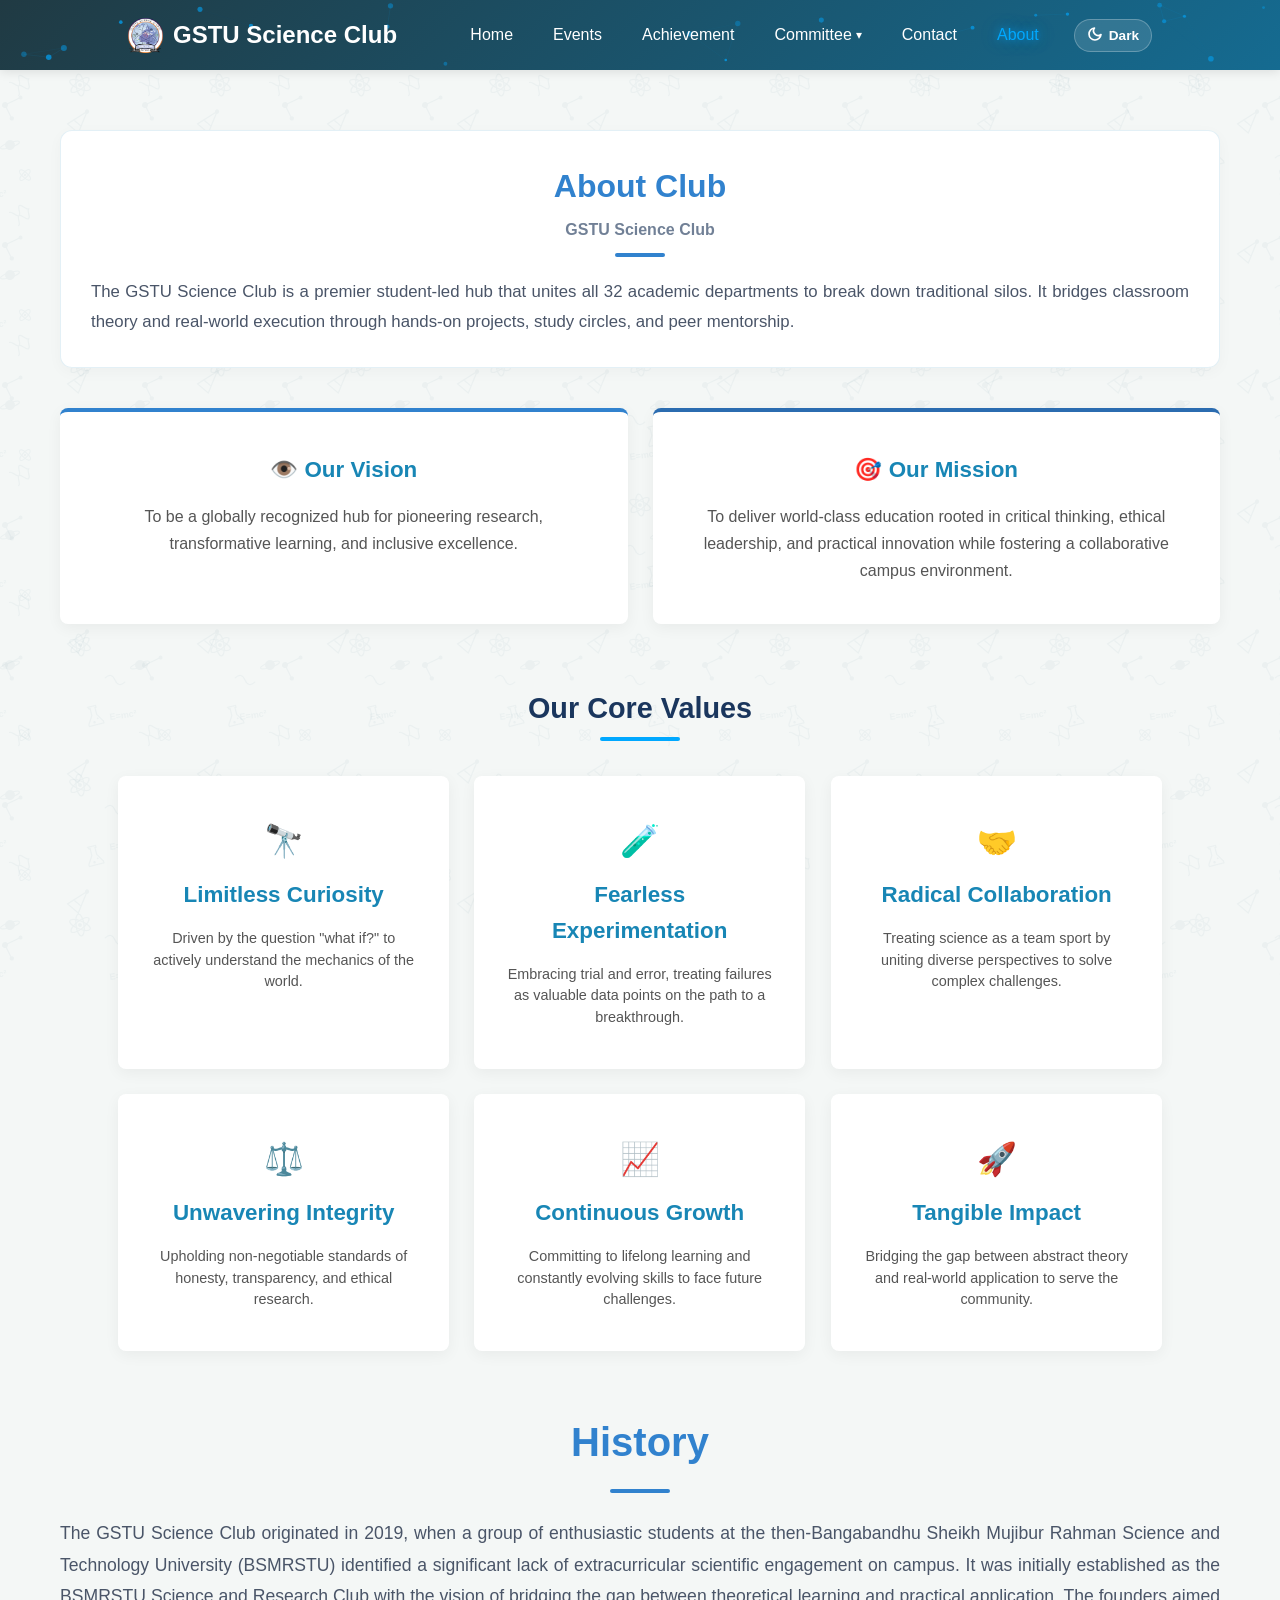
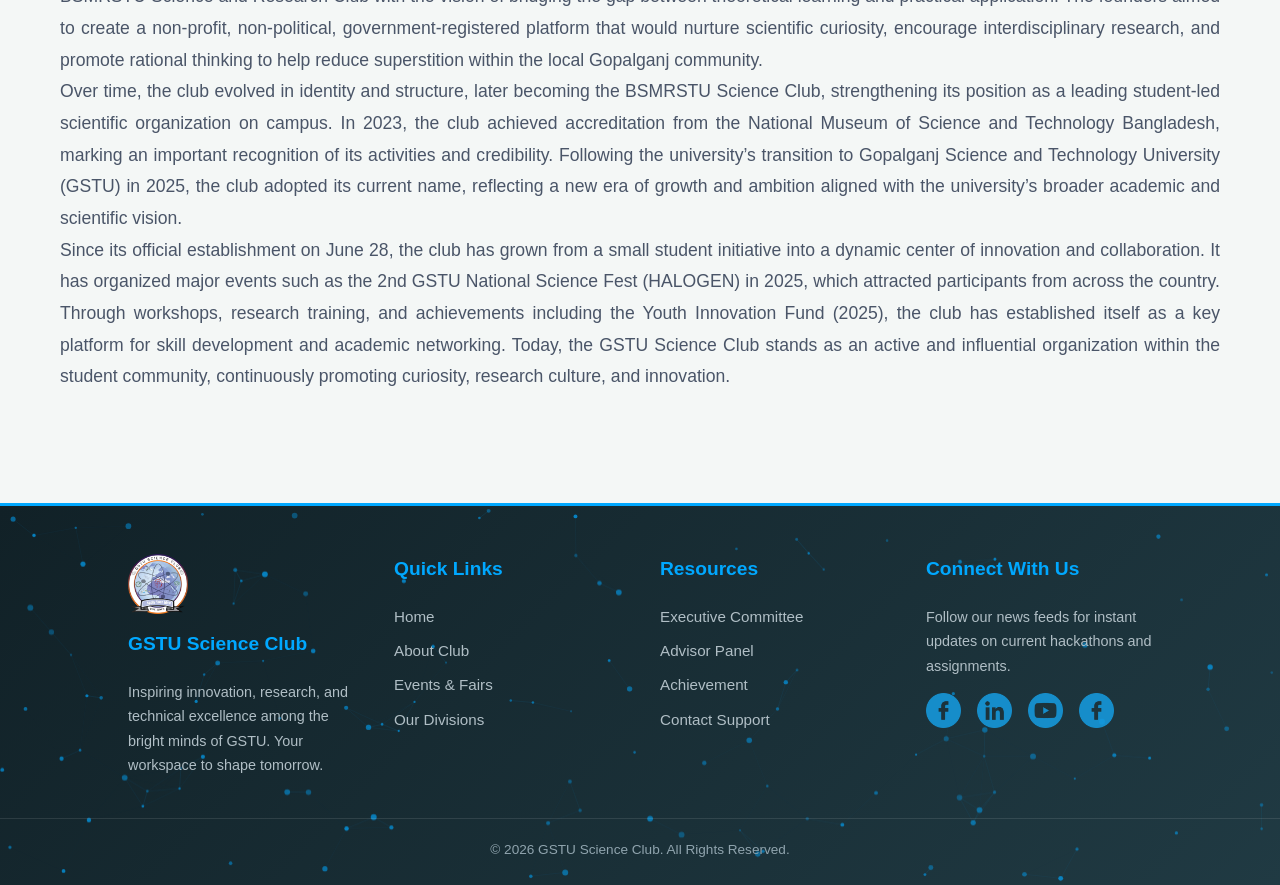
==== commit 3d340e9e: "Add files via upload" ====
--- a/about.html
+++ b/about.html
@@ -5,36 +5,6 @@
     <meta name="viewport" content="width=device-width, initial-scale=1.0">
     <title>About Institution & Club | GSTU Science Club</title>
     <link rel="stylesheet" href="style.css">
-    <style>
-        /* Fix text legibility contrast for light mode default execution */
-        section p[style*="color: #a7b0c1"] {
-            color: #4a5568 !important;
-        }
-
-        /* ==========================================
-           Dark Theme Adaptive Overrides Configuration
-           ========================================== */
-        [data-theme="dark"] section {
-            color: var(--text-dark) !important;
-        }
-
-        [data-theme="dark"] h2[style*="color: #3182ce"],
-        [data-theme="dark"] h2[style*="color: #1a365d"] {
-            color: var(--primary-color) !important;
-        }
-
-        [data-theme="dark"] span[style*="color: #718096"] {
-            color: var(--text-muted) !important;
-        }
-
-        [data-theme="dark"] section p[style*="color: #a7b0c1"] {
-            color: var(--text-muted) !important;
-        }
-
-        [data-theme="dark"] div[style*="background: #3182ce"] {
-            background: var(--primary-color) !important;
-        }
-    </style>
 </head>
 <body>
 
--- a/style.css
+++ b/style.css
@@ -60,32 +60,26 @@
 
 /* ==========================================
    Science Pattern Background Overlay
-   (Multi-Directional Multi-Layer Floating Doodles)
+   (Unlinked Independent Layer Animations)
    ========================================== */
 
-/* Layer 1: Drifts Down & Right */
+/* Layer 1: Continuous Top-Left to Bottom-Right translation */
 @keyframes floatDoodlesLayer1 {
     0% {
         background-position: 0px 0px;
     }
-    50% {
-        background-position: 50px 60px;
-    }
     100% {
-        background-position: 0px 0px;
-    }
-}
-
-/* Layer 2: Drifts Up & Left (Opposite Direction) */
+        background-position: 140px 140px;
+    }
+}
+
+/* Layer 2: Perpendicular Bottom-Left to Top-Right translation */
 @keyframes floatDoodlesLayer2 {
     0% {
         background-position: 0px 0px;
     }
-    50% {
-        background-position: -60px -40px;
-    }
     100% {
-        background-position: 0px 0px;
+        background-position: 130px -130px;
     }
 }
 
@@ -124,8 +118,7 @@
     background-size: 140px 140px;
     background-image: url("data:image/svg+xml,%3Csvg xmlns='http://www.w3.org/2000/svg' width='140' height='140' viewBox='0 0 140 140'%3E%3Cg fill='%230f5370' stroke='%230f5370'%3E%3C!-- Atom 1 --%3E%3Cg transform='translate(20, 25) rotate(22)'%3E%3Cellipse cx='0' cy='0' rx='11' ry='4' fill='none' stroke-width='1.2'/%3E%3Cellipse cx='0' cy='0' rx='11' ry='4' transform='rotate(60)' fill='none' stroke-width='1.2'/%3E%3Cellipse cx='0' cy='0' rx='11' ry='4' transform='rotate(120)' fill='none' stroke-width='1.2'/%3E%3Ccircle cx='0' cy='0' r='2' stroke='none'/%3E%3C/g%3E%3C!-- Beaker --%3E%3Cg transform='translate(35, 100) rotate(-14)' fill='none' stroke-width='1.2'%3E%3Cpath d='M-4 -14h8v2h-1v7l5 8v2h-15v-2l5 -8v-7h-1z'/%3E%3Ccircle cx='-1' cy='2' r='1.2' fill='%230f5370' stroke='none'/%3E%3Ccircle cx='3' cy='-1' r='0.9' fill='%230f5370' stroke='none'/%3E%3C/g%3E%3C!-- Molecule Cluster --%3E%3Cg transform='translate(85, 45) rotate(10)' stroke-width='1.1'%3E%3Ccircle cx='0' cy='0' r='3' stroke='none'/%3E%3Ccircle cx='14' cy='-10' r='2' stroke='none'/%3E%3Ccircle cx='9' cy='12' r='2.2' stroke='none'/%3E%3Cline x1='0' y1='0' x2='14' y2='-10' fill='none'/%3E%3Cline x1='0' y1='0' x2='9' y2='12' fill='none'/%3E%3C/g%3E%3C!-- Micro Atom --%3E%3Cg transform='translate(105, 115) rotate(-48)' fill='none' stroke-width='1'%3E%3Cellipse cx='0' cy='0' rx='7' ry='2.5'/%3E%3Cellipse cx='0' cy='0' rx='7' ry='2.5' transform='rotate(90)'/%3E%3Ccircle cx='0' cy='0' r='1.2' fill='%230f5370' stroke='none'/%3E%3C/g%3E%3C/g%3E%3C/svg%3E");
     
-    /* Drifts down & right continuously over 22 seconds */
-    animation: floatDoodlesLayer1 22s ease-in-out infinite;
+    animation: floatDoodlesLayer1 28s linear infinite;
     will-change: background-position;
 }
 
@@ -135,8 +128,7 @@
     background-size: 130px 130px;
     background-image: url("data:image/svg+xml,%3Csvg xmlns='http://www.w3.org/2000/svg' width='130' height='130' viewBox='0 0 130 130'%3E%3Cg fill='%230f5370' stroke='%230f5370'%3E%3C!-- Compass --%3E%3Cg transform='translate(30, 70) rotate(40)' fill='none' stroke-width='1.2'%3E%3Cpath d='M0 -11L-7 11h14zM-4 4h8'/%3E%3Ccircle cx='0' cy='-11' r='1.5' fill='%230f5370'/%3E%3C/g%3E%3C!-- DNA Strand --%3E%3Cg transform='translate(100, 30) rotate(-35)' fill='none' stroke-width='1.2'%3E%3Cpath d='M-10 -4c3 0 3 8 6 8s3 -8 6 -8 3 8 6 8m-18 8c3 0 3 -8 6 -8s3 8 6 8 3 -8 6 -8' stroke-linecap='round'/%3E%3Cline x1='-4' y1='0' x2='-4' y2='0' stroke-width='2'/%3E%3Cline x1='2' y1='0' x2='2' y2='0' stroke-width='2'/%3E%3C/g%3E%3C!-- Saturn --%3E%3Cg transform='translate(90, 95) rotate(-18)' fill='none'%3E%3Ccircle cx='0' cy='0' r='5' fill='%230f5370' stroke='none'/%3E%3Cellipse cx='0' cy='0' rx='10' ry='2.5' stroke-width='1'/%3E%3C/g%3E%3C!-- E=mc2 --%3E%3Cg transform='translate(60, 20) rotate(-8)' fill='%230f5370' stroke='none'%3E%3Ctext font-family='sans-serif' font-size='9' font-weight='bold' x='0' y='0'%3EE=mc%C2%B2%3C/text%3E%3C/g%3E%3C!-- Sine Wave --%3E%3Cg transform='translate(65, 110) rotate(12)' fill='none' stroke-width='1.2'%3E%3Cpath d='M-10 0Q-5 -7 0 0T10 0' stroke-linecap='round'/%3E%3C/g%3E%3C/g%3E%3C/svg%3E");
     
-    /* Drifts up & left continuously over 16 seconds */
-    animation: floatDoodlesLayer2 16s ease-in-out infinite;
+    animation: floatDoodlesLayer2 19s linear infinite;
     will-change: background-position;
 }
 
@@ -168,6 +160,13 @@
     border: 1px solid rgba(15, 83, 112, 0.1);
     box-shadow: 0 4px 15px rgba(0,0,0,0.05);
     background: #e2e8f0; 
+}
+
+.advisor-photo img {
+    width: 100%;
+    height: 100%;
+    object-fit: cover;
+    display: block;
 }
 
 @keyframes gradientFlow {
@@ -1382,4 +1381,705 @@
 .grid .card.reveal-on-scroll:nth-child(1) { transition-delay: 0.05s; }
 .grid .card.reveal-on-scroll:nth-child(2) { transition-delay: 0.15s; }
 .grid .card.reveal-on-scroll:nth-child(3) { transition-delay: 0.25s; }
-.grid .card.reveal-on-scroll:nth-child(4) { transition-delay: 0.35s; }+.grid .card.reveal-on-scroll:nth-child(4) { transition-delay: 0.35s; }
+
+/* ==========================================
+   Contact Page Styles
+   ========================================== */
+
+/* Shared Custom Framing Layout Styles for Portrait Uniformity */
+.executive-photo {
+    width: 100%;
+    max-width: 200px;
+    height: 250px;
+    margin: 0 auto 18px auto;
+    border-radius: 12px;
+    overflow: hidden;
+    border: 1px solid rgba(15, 83, 112, 0.1);
+    box-shadow: 0 4px 15px rgba(0,0,0,0.05);
+    background: #e2e8f0;
+    transition: border-color 0.2s ease, background-color 0.2s ease;
+}
+
+.executive-photo img {
+    width: 100%;
+    height: 100%;
+    object-fit: cover;
+    display: block;
+}
+
+/* Connect With Us Social Buttons Styling */
+.contact-social-group {
+    display: flex;
+    flex-direction: column;
+    gap: 12px;
+}
+
+.contact-social-btn {
+    display: flex;
+    align-items: center;
+    gap: 14px;
+    padding: 12px 18px;
+    background-color: var(--btn-social-bg, #f0f2f5);
+    color: var(--btn-social-text, #1c1e21);
+    text-decoration: none;
+    border-radius: 8px;
+    font-weight: 600;
+    font-size: 0.95rem;
+    border: 1px solid rgba(0, 0, 0, 0.06);
+    transition: all 0.3s ease;
+}
+
+.contact-social-btn svg {
+    flex-shrink: 0;
+    width: 24px;
+    height: 24px;
+    transition: fill 0.3s ease, transform 0.3s ease;
+}
+
+.contact-social-btn:hover {
+    background-color: var(--primary-color, #1886b5);
+    color: #ffffff !important;
+    border-color: var(--primary-color, #1886b5);
+    transform: translateY(-2px);
+    box-shadow: 0 4px 12px rgba(24, 134, 181, 0.25);
+}
+
+.contact-social-btn:hover svg {
+    fill: #ffffff !important;
+    transform: scale(1.1);
+}
+
+.contact-fb svg, .contact-fb-comm svg { fill: #1877F2; }
+.contact-linkedin svg { fill: #0077B5; }
+.contact-youtube svg { fill: #FF0000; }
+
+/* Contact Specific Section Layouts */
+.contact-main-wrapper {
+    max-width: 1200px;
+    margin: 0 auto;
+    padding: 60px 20px;
+    font-family: sans-serif;
+    color: var(--text-dark);
+}
+
+.contact-header {
+    text-align: center;
+    max-width: 800px;
+    margin: 0 auto 50px auto;
+}
+
+.contact-header-divider {
+    width: 60px;
+    height: 4px;
+    background: var(--primary-color, #3182ce);
+    margin: 0 auto 25px auto;
+    border-radius: 2px;
+}
+
+.contact-info-grid {
+    display: flex;
+    gap: 50px;
+    flex-wrap: wrap;
+    margin-bottom: 40px;
+    align-items: flex-start;
+}
+
+.contact-info-col {
+    flex: 1;
+    min-width: 300px;
+}
+
+.contact-info-col h3 {
+    color: var(--primary-color, #3182ce);
+    margin-top: 0;
+    margin-bottom: 20px;
+    border-bottom: 2px solid #e2e8f0;
+    padding-bottom: 10px;
+}
+
+.contact-info-item {
+    margin-bottom: 20px;
+    line-height: 1.6;
+}
+
+.contact-email-link {
+    color: var(--primary-color, #3182ce);
+    text-decoration: none;
+}
+
+.contact-social-card {
+    flex: 1;
+    min-width: 350px;
+    background: var(--card-bg, #ffffff);
+    border: 1px solid #e2e8f0;
+    padding: 30px;
+    border-radius: 8px;
+    box-shadow: 0 4px 6px rgba(0,0,0,0.02);
+}
+
+.contact-social-card h3 {
+    color: var(--text-dark, #1a365d);
+    margin-top: 0;
+    margin-bottom: 15px;
+}
+
+.contact-social-card p {
+    color: var(--text-muted, #718096);
+    font-size: 0.95rem;
+    margin-bottom: 25px;
+    line-height: 1.5;
+}
+
+.contact-map-wrapper {
+    margin-bottom: 60px;
+    width: 100%;
+    height: 400px;
+    border-radius: 8px;
+    overflow: hidden;
+    border: 1px solid #e2e8f0;
+    box-shadow: 0 4px 10px rgba(0,0,0,0.03);
+}
+
+.contact-map-wrapper iframe {
+    width: 100%;
+    height: 100%;
+    border: 0;
+}
+
+/* ==========================================
+   Teams & Committee Search Controls
+   ========================================== */
+.search-container {
+    max-width: 1100px;
+    margin: 0 auto 30px auto;
+    display: flex;
+    justify-content: center;
+}
+
+.search-input {
+    width: 100%;
+    max-width: 500px;
+    padding: 12px 20px;
+    font-size: 1rem;
+    border: 2px solid #e2e8f0;
+    border-radius: 30px;
+    outline: none;
+    background-color: var(--card-bg);
+    color: var(--text-dark);
+    box-shadow: 0 4px 10px rgba(0,0,0,0.03);
+    transition: border-color 0.3s ease, box-shadow 0.3s ease;
+}
+
+.search-input:focus {
+    border-color: var(--accent-color);
+    box-shadow: 0 4px 15px rgba(0, 168, 255, 0.2);
+}
+
+.no-results {
+    display: none;
+    text-align: center;
+    font-size: 1.1rem;
+    color: var(--text-muted);
+    margin: 20px 0;
+}
+
+/* Collapsible Accordion Custom Styling */
+.committee-accordion {
+    max-width: 1100px;
+    margin: 0 auto;
+    text-align: left;
+}
+
+details {
+    background: var(--card-bg);
+    border-radius: 8px;
+    box-shadow: 0 4px 15px rgba(0,0,0,0.05);
+    margin-bottom: 25px;
+    overflow: hidden;
+    border: 1px solid #e2e8f0;
+    transition: box-shadow 0.2s ease, border-color 0.2s ease;
+}
+
+details[open] {
+    box-shadow: 0 6px 20px rgba(0,0,0,0.08);
+}
+
+summary {
+    padding: 20px 25px;
+    font-size: 1.3rem;
+    font-weight: 600;
+    color: var(--primary-color);
+    cursor: pointer;
+    list-style: none;
+    display: flex;
+    justify-content: space-between;
+    align-items: center;
+    background-color: var(--card-bg);
+    user-select: none;
+}
+
+summary::-webkit-details-marker {
+    display: none;
+}
+
+summary::after {
+    content: '▶';
+    font-size: 0.9rem;
+    display: inline-block;
+    transition: transform 0.2s ease;
+    color: var(--accent-color);
+}
+
+details[open] summary::after {
+    transform: rotate(90deg);
+}
+
+details[open] summary {
+    border-bottom: 1px solid #e2e8f0;
+    background-color: #fdfdfd;
+}
+
+.accordion-content {
+    padding: 20px 25px;
+    background-color: #fafbfc;
+    overflow-x: auto; /* Enables horizontal scroll on tiny screens */
+}
+
+/* Committee Panel Custom Styling */
+.committee-panel-container {
+    max-width: 1100px;
+    margin: 0 auto;
+    text-align: left;
+}
+
+.committee-panel {
+    background: var(--card-bg);
+    border-radius: 8px;
+    box-shadow: 0 6px 20px rgba(0,0,0,0.08);
+    margin-bottom: 25px;
+    overflow: hidden;
+    border: 1px solid #e2e8f0;
+    transition: box-shadow 0.2s ease, border-color 0.2s ease;
+}
+
+.panel-title {
+    padding: 20px 25px;
+    font-size: 1.3rem;
+    font-weight: 600;
+    color: var(--primary-color);
+    background-color: #fdfdfd;
+    border-bottom: 1px solid #e2e8f0;
+    text-align: center;
+    user-select: none;
+    margin: 0;
+}
+
+.panel-content {
+    padding: 20px 25px;
+    background-color: #fafbfc;
+    overflow-x: auto;
+}
+
+/* Table Design Styling */
+.list-table {
+    width: 100%;
+    border-collapse: collapse;
+    text-align: left;
+    background: #ffffff;
+    border-radius: 6px;
+    overflow: hidden;
+}
+
+.list-table th, .list-table td {
+    padding: 14px 18px;
+    border-bottom: 1px solid #e2e8f0;
+    font-size: 1rem;
+}
+
+.list-table td {
+    color: var(--text-dark);
+}
+
+/* Column Rules */
+.list-table th:nth-child(2) {
+    white-space: nowrap;
+}
+
+.list-table th:nth-child(4),
+.list-table td:nth-child(4) {
+    white-space: nowrap;
+}
+
+.list-table th {
+    background-color: var(--primary-color);
+    color: var(--text-light);
+    font-weight: 600;
+}
+
+.list-table tr:last-child td {
+    border-bottom: none;
+}
+
+.list-table tr:hover {
+    background-color: #f8fafc;
+}
+
+/* ==========================================
+   Advisor Section
+   ========================================== */
+
+/* Subsection Labeling */
+.advisor-section-heading {
+    font-size: 1.4rem;
+    color: var(--secondary-color);
+    font-weight: 700;
+    margin: 10px 0 20px 0;
+    border-left: 4px solid var(--accent-color);
+    padding-left: 12px;
+}
+
+.advisor-section-heading.space-top {
+    margin-top: 40px;
+}
+
+/* Chief Advisor Layout Center Constraints */
+.chief-container {
+    display: flex;
+    justify-content: center;
+    margin-bottom: 20px;
+}
+
+.chief-container .card {
+    max-width: 450px;
+    width: 100%;
+}
+
+/* 4 Advisors Single Row Grid Matrix */
+.advisors-row-grid {
+    display: grid;
+    grid-template-columns: repeat(4, 1fr);
+    gap: 20px;
+}
+
+/* Advisor Card Internal Design Uniformity */
+.interactive-advisor-card {
+    position: relative;
+    overflow: hidden;
+    background: var(--card-bg);
+    border: 1px solid rgba(24, 134, 181, 0.12);
+    display: flex;
+    flex-direction: column;
+    justify-content: center;
+    align-items: center;
+    padding: 25px 20px;
+    text-align: center;
+}
+
+.advisor-badge {
+    font-size: 0.75rem;
+    color: var(--accent-color);
+    font-weight: 700;
+    text-transform: uppercase;
+    letter-spacing: 1px;
+    margin-bottom: 10px;
+    transition: color 0.3s ease;
+}
+
+.interactive-advisor-card h3 {
+    margin: 0 0 8px 0;
+}
+
+.interactive-advisor-card p.dept {
+    font-size: 0.95rem;
+    font-weight: 500;
+    margin-top: 4px;
+}
+
+.interactive-advisor-card p.session {
+    font-size: 0.85rem;
+    color: #777;
+    margin-top: 8px;
+}
+
+/* Spotlight Vector Layer */
+.interactive-advisor-card::before {
+    content: '';
+    position: absolute;
+    top: 0;
+    left: 0;
+    width: 100%;
+    height: 100%;
+    background: radial-gradient(circle 180px at var(--x, 0px) var(--y, 0px), rgba(0, 168, 255, 0.18), transparent 100%);
+    opacity: 0;
+    transition: opacity 0.3s ease;
+    z-index: 1;
+    pointer-events: none;
+}
+
+/* Hover Interface Transformations */
+.interactive-advisor-card:hover::before {
+    opacity: 1;
+}
+
+.interactive-advisor-card:hover .advisor-badge {
+    color: var(--text-light);
+}
+
+.interactive-advisor-card:hover p.session {
+    color: #cbd5e1;
+}
+
+/* Responsive Adaptive Viewports Setup */
+@media (max-width: 1024px) {
+    .advisors-row-grid {
+        grid-template-columns: repeat(2, 1fr);
+    }
+}
+
+@media (max-width: 650px) {
+    .advisors-row-grid {
+        grid-template-columns: 1fr;
+    }
+}
+
+/* ==========================================
+   Achievement Section
+   ========================================== */
+.single-event-container {
+    width: 90%;
+    max-width: 1200px;
+    margin: 0 auto 5rem auto;
+    background: var(--card-bg, #ffffff);
+    border-radius: 16px;
+    padding: 40px;
+    box-shadow: 0 10px 30px rgba(0, 0, 0, 0.05);
+    border: 1px solid rgba(24, 134, 181, 0.12);
+    display: flex;
+    flex-direction: column;
+    gap: 35px;
+    transition: background-color 0.3s ease, border-color 0.3s ease;
+}
+
+/* 1. Event Title Styling (Top Middle) */
+.event-header {
+    text-align: center;
+}
+
+.event-title {
+    font-size: 2.2rem;
+    color: var(--primary-color, #0f5370);
+    font-weight: 800;
+    margin: 0 0 5px 0;
+    text-transform: uppercase;
+    letter-spacing: 0.5px;
+    transition: color 0.3s ease;
+}
+
+.event-date {
+    font-size: 1rem;
+    color: var(--text-muted, #666);
+    font-weight: 500;
+    transition: color 0.3s ease;
+}
+
+/* 2. Photos Grid Styling (Middle) */
+.event-photo-gallery {
+    display: grid;
+    grid-template-columns: repeat(auto-fit, minmax(280px, 1fr));
+    gap: 25px;
+    justify-items: center;
+}
+
+.event-photo-card {
+    background: var(--bg-light, #fdfdfd);
+    border-radius: 12px;
+    padding: 12px;
+    box-shadow: 0 4px 15px rgba(0, 0, 0, 0.03);
+    border: 1px solid rgba(24, 134, 181, 0.12);
+    width: 100%;
+    transition: transform 0.3s ease, background-color 0.3s ease, border-color 0.3s ease;
+}
+
+.event-photo-card:hover {
+    transform: translateY(-5px);
+    border-color: var(--accent-color, #00a8ff);
+}
+
+.event-img-wrapper {
+    width: 100%;
+    height: 220px;
+    border-radius: 8px;
+    overflow: hidden;
+    box-shadow: 0 4px 10px rgba(0, 0, 0, 0.08);
+}
+
+.event-img-wrapper img {
+    width: 100%;
+    height: 100%;
+    object-fit: cover;
+}
+
+.photo-caption {
+    font-size: 0.9rem;
+    color: var(--text-muted, #555);
+    font-weight: 500;
+    text-align: center;
+    margin-top: 10px;
+    transition: color 0.3s ease;
+}
+
+/* 3. Achievement Description Styling (Bottom) */
+.achievement-text-block {
+    background: var(--bg-light, #fafafa);
+    border-radius: 12px;
+    padding: 30px 35px;
+    border-left: 5px solid var(--accent-color, #ffaa00);
+    text-align: left;
+    transition: transform 0.3s ease, background-color 0.3s ease;
+}
+
+.achievement-text-block:hover {
+    transform: translateX(5px);
+}
+
+.achievement-badge {
+    font-size: 0.95rem;
+    color: var(--accent-color, #ffaa00);
+    font-weight: 700;
+    margin-bottom: 6px;
+    text-transform: uppercase;
+    letter-spacing: 1px;
+    transition: color 0.3s ease;
+}
+
+.achievement-summary {
+    font-size: 1.4rem;
+    color: var(--primary-color, #0f5370);
+    font-weight: 700;
+    margin-bottom: 14px;
+    transition: color 0.3s ease;
+}
+
+.achievement-description {
+    font-size: 1.1rem;
+    line-height: 1.75;
+    color: var(--text-dark, #444);
+    margin: 0;
+    transition: color 0.3s ease;
+}
+
+/* Mobile Responsive Adjustments */
+@media (max-width: 768px) {
+    .single-event-container {
+        padding: 20px;
+        gap: 25px;
+    }
+    .event-title {
+        font-size: 1.8rem;
+    }
+    .achievement-text-block {
+        padding: 20px;
+    }
+    .achievement-description {
+        font-size: 1rem;
+    }
+}
+
+/* ==========================================
+   About Section
+   ========================================== */
+section p[style*="color: #a7b0c1"] {
+    color: #4a5568 !important;
+}
+
+/* ==========================================
+   Unified Dark Theme Adaptive Overrides
+   ========================================== */
+[data-theme="dark"] section {
+    color: var(--text-dark) !important;
+}
+
+[data-theme="dark"] .contact-info-col h3,
+[data-theme="dark"] .contact-email-link,
+[data-theme="dark"] h2[style*="color: #3182ce"],
+[data-theme="dark"] h2[style*="color: #1a365d"],
+[data-theme="dark"] h3[style*="color: #3182ce"],
+[data-theme="dark"] a[style*="color: #3182ce"] {
+    color: var(--primary-color) !important;
+}
+
+[data-theme="dark"] .contact-header-divider,
+[data-theme="dark"] div[style*="background: #3182ce"] {
+    background: var(--primary-color) !important;
+}
+
+[data-theme="dark"] .contact-social-card h3,
+[data-theme="dark"] .contact-social-card h4,
+[data-theme="dark"] h3[style*="color: #1a365d"],
+[data-theme="dark"] h4[style*="color: #2d3748"] {
+    color: var(--text-dark) !important;
+}
+
+[data-theme="dark"] .contact-social-card p,
+[data-theme="dark"] span[style*="color: #718096"],
+[data-theme="dark"] section p[style*="color: #a7b0c1"],
+[data-theme="dark"] p[style*="color: #4a5568"],
+[data-theme="dark"] p[style*="color: #718096"] {
+    color: var(--text-muted) !important;
+}
+
+[data-theme="dark"] .contact-social-card,
+[data-theme="dark"] div[style*="background: #ffffff"] {
+    background: var(--card-bg) !important;
+    border-color: rgba(255, 255, 255, 0.08) !important;
+}
+
+[data-theme="dark"] .executive-photo {
+    background: #121e24;
+    border-color: rgba(255, 255, 255, 0.08);
+}
+
+[data-theme="dark"] .contact-map-wrapper,
+[data-theme="dark"] div[style*="height: 400px"] {
+    border-color: rgba(255, 255, 255, 0.08) !important;
+}
+
+[data-theme="dark"] div[style*="background: #f7fafc"] {
+    background: rgba(255, 255, 255, 0.03) !important;
+    border-left-color: var(--primary-color) !important;
+}
+
+[data-theme="dark"] .search-input {
+    border-color: rgba(255, 255, 255, 0.15);
+}
+
+[data-theme="dark"] details,
+[data-theme="dark"] .committee-panel {
+    border-color: rgba(255, 255, 255, 0.08);
+    box-shadow: 0 4px 15px rgba(0, 0, 0, 0.2);
+}
+
+[data-theme="dark"] details[open] summary,
+[data-theme="dark"] .panel-title {
+    border-bottom-color: rgba(255, 255, 255, 0.08);
+    background-color: rgba(255, 255, 255, 0.02);
+}
+
+[data-theme="dark"] .accordion-content,
+[data-theme="dark"] .panel-content {
+    background-color: rgba(0, 0, 0, 0.15);
+}
+
+[data-theme="dark"] .list-table {
+    background: transparent;
+}
+
+[data-theme="dark"] .list-table th, 
+[data-theme="dark"] .list-table td {
+    border-bottom-color: rgba(255, 255, 255, 0.06);
+}
+
+[data-theme="dark"] .list-table tr:hover {
+    background-color: rgba(255, 255, 255, 0.04);
+}
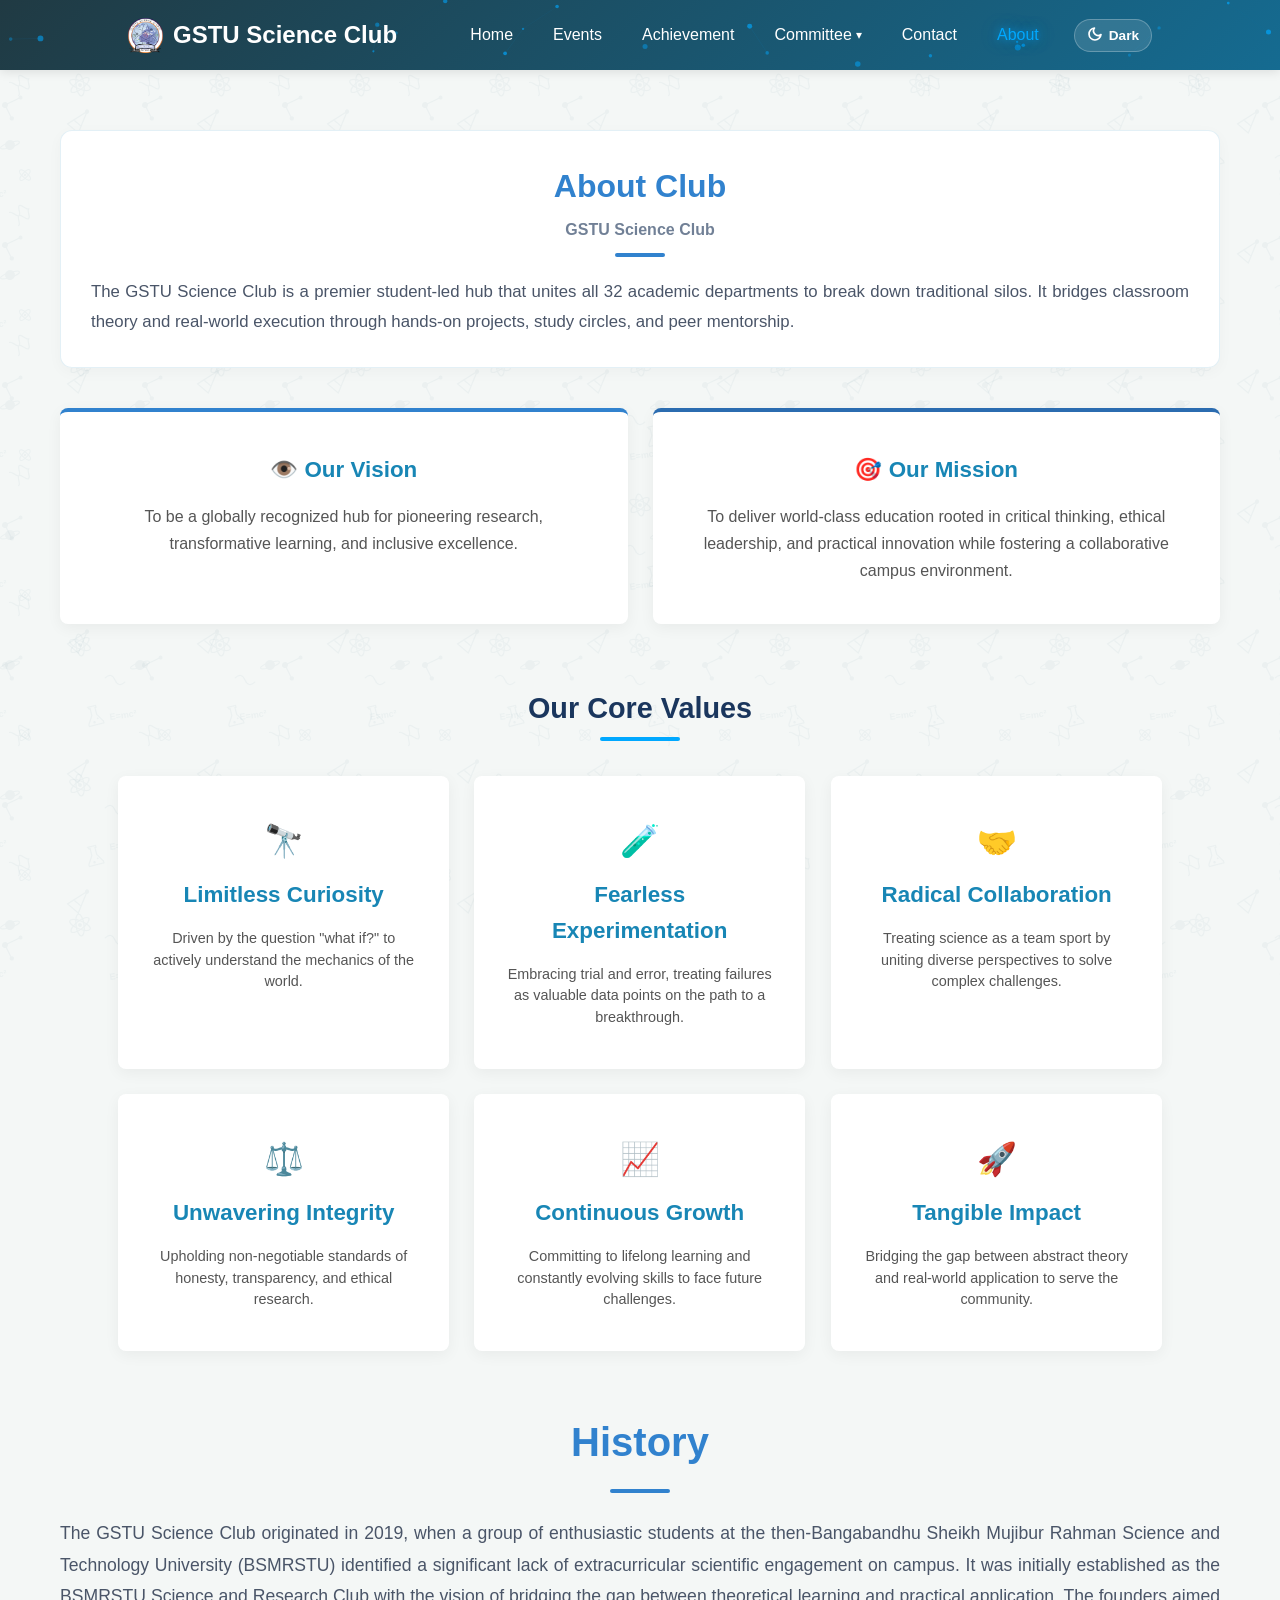
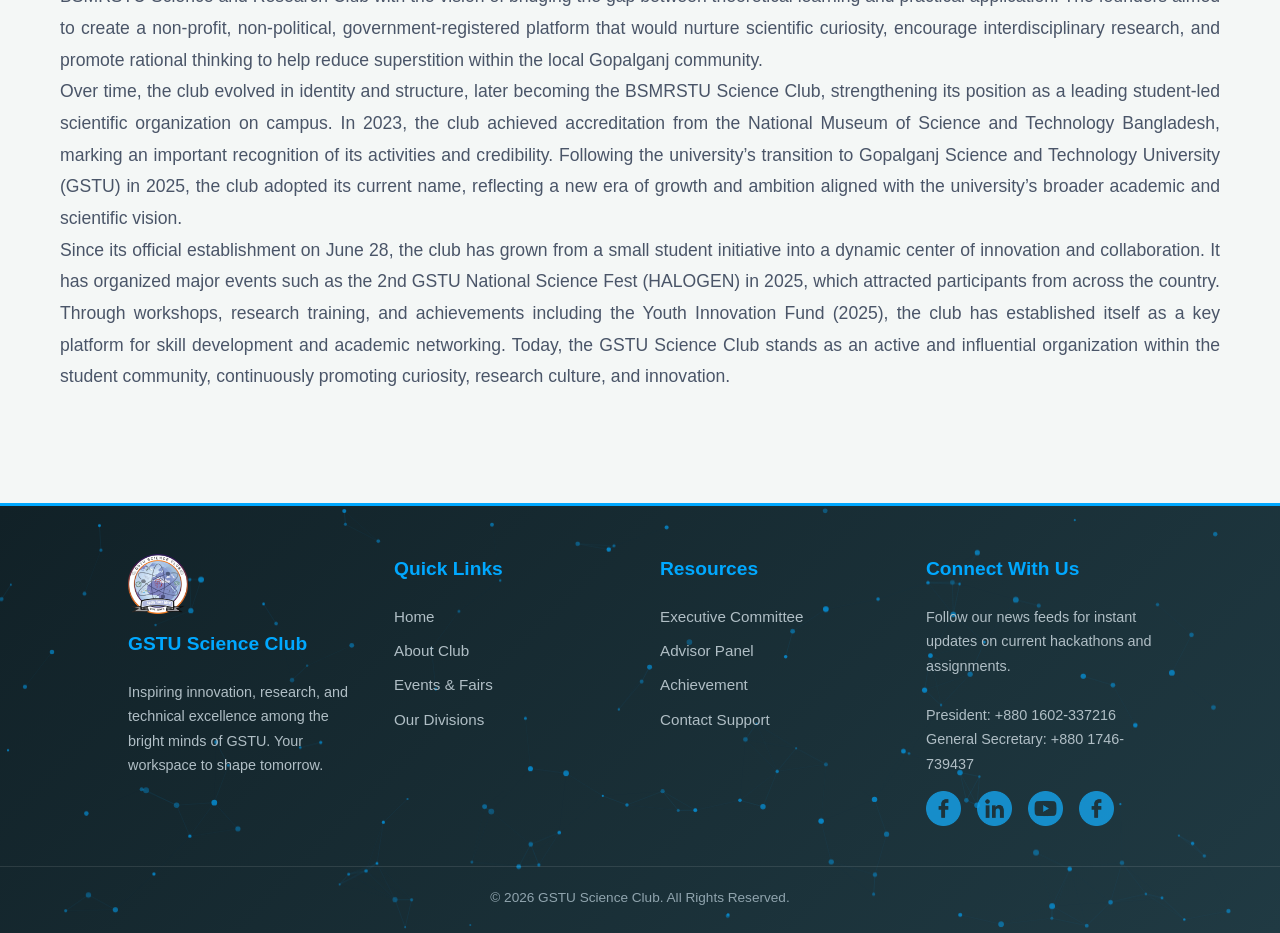
==== commit c798777d: "Add files via upload" ====
--- a/about.html
+++ b/about.html
@@ -3,7 +3,7 @@
 <head>
     <meta charset="UTF-8">
     <meta name="viewport" content="width=device-width, initial-scale=1.0">
-    <title>About Institution & Club | GSTU Science Club</title>
+    <title>About GSTU Science Club</title>
     <link rel="stylesheet" href="style.css">
 </head>
 <body>
--- a/style.css
+++ b/style.css
@@ -2082,4 +2082,114 @@
 
 [data-theme="dark"] .list-table tr:hover {
     background-color: rgba(255, 255, 255, 0.04);
+}
+
+/* ==========================================
+   SESSION PRELOADER STYLES
+   ========================================== */
+
+/* Lock body scrolling while loader is active */
+body.loading {
+  overflow: hidden;
+}
+
+/* Instantly suppress loader on page refresh */
+.skip-loader #loader-wrapper {
+  display: none !important;
+}
+
+/* Fullscreen Loader Overlay */
+#loader-wrapper {
+  position: fixed;
+  top: 0;
+  left: 0;
+  width: 100vw;
+  height: 100vh;
+  background-color: #1d2630;
+  display: flex;
+  flex-direction: column;
+  justify-content: center;
+  align-items: center;
+  z-index: 99999; /* Ensures loader stays above all other page elements */
+  opacity: 1;
+  visibility: visible;
+  transition: opacity 0.6s ease-out, visibility 0.6s ease-out;
+}
+
+/* Smooth Fade-Out State */
+#loader-wrapper.fade-out {
+  opacity: 0;
+  visibility: hidden;
+  pointer-events: none;
+}
+
+/* Optional Pulse Text */
+.loading-text {
+  margin-top: 20px;
+  color: #91daff;
+  font-size: 0.95rem;
+  letter-spacing: 2px;
+  text-transform: uppercase;
+  animation: pulseText 1.5s ease-in-out infinite alternate;
+}
+
+@keyframes pulseText {
+  from { opacity: 0.4; }
+  to { opacity: 1; }
+}
+
+/* Spinner Styles */
+.spinner-box {
+  width: 300px;
+  height: 300px;
+  display: flex;
+  justify-content: center;
+  align-items: center;
+  background-color: transparent;
+  position: relative;
+}
+
+.leo {
+  position: absolute;
+  display: flex;
+  justify-content: center;
+  align-items: center;
+  border-radius: 50%;
+}
+
+.blue-orbit {
+  width: 165px;
+  height: 165px;
+  border: 1px solid #91daffa0;
+  animation: spin3D 2s linear infinite;
+}
+
+.green-orbit {
+  width: 120px;
+  height: 120px;
+  border: 1px solid #91ffbfa0;
+  animation: spin3D 6s linear infinite;
+}
+
+.red-orbit {
+  width: 90px;
+  height: 90px;
+  border: 1px dotted #ffca91a0;
+  animation: spin3D 1s linear infinite;
+}
+
+.white-orbit {
+  width: 60px;
+  height: 60px;
+  border: 2px solid #ffffff;
+  animation: spin3D 4s linear infinite;
+}
+
+.w1 { transform: rotate3d(1, 1, 1, 90deg); }
+.w2 { transform: rotate3d(1, 2, 1, 90deg); }
+.w3 { transform: rotate3d(0, 1, 1, 90deg); }
+
+@keyframes spin3D {
+  from { transform: rotate3d(0.5, 0.5, 0.5, 360deg); }
+  to { transform: rotate3d(0deg); }
 }
